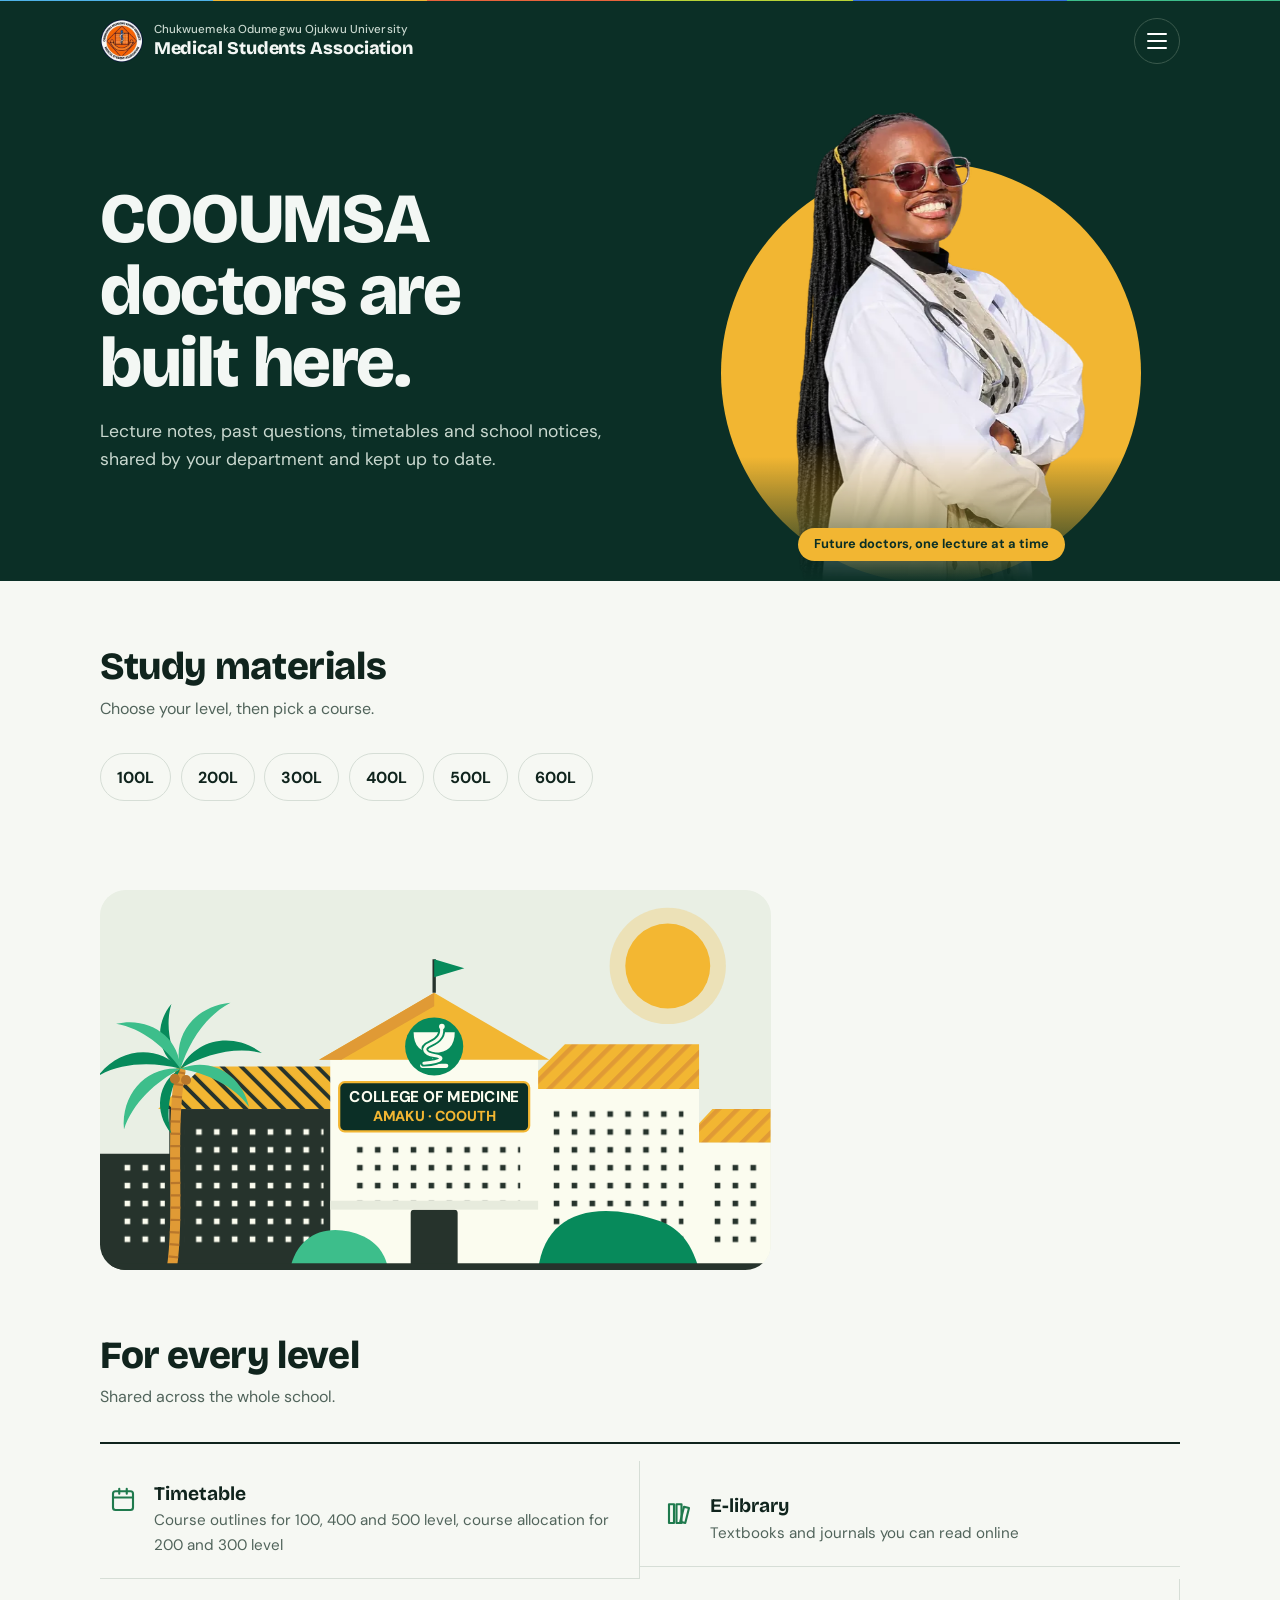
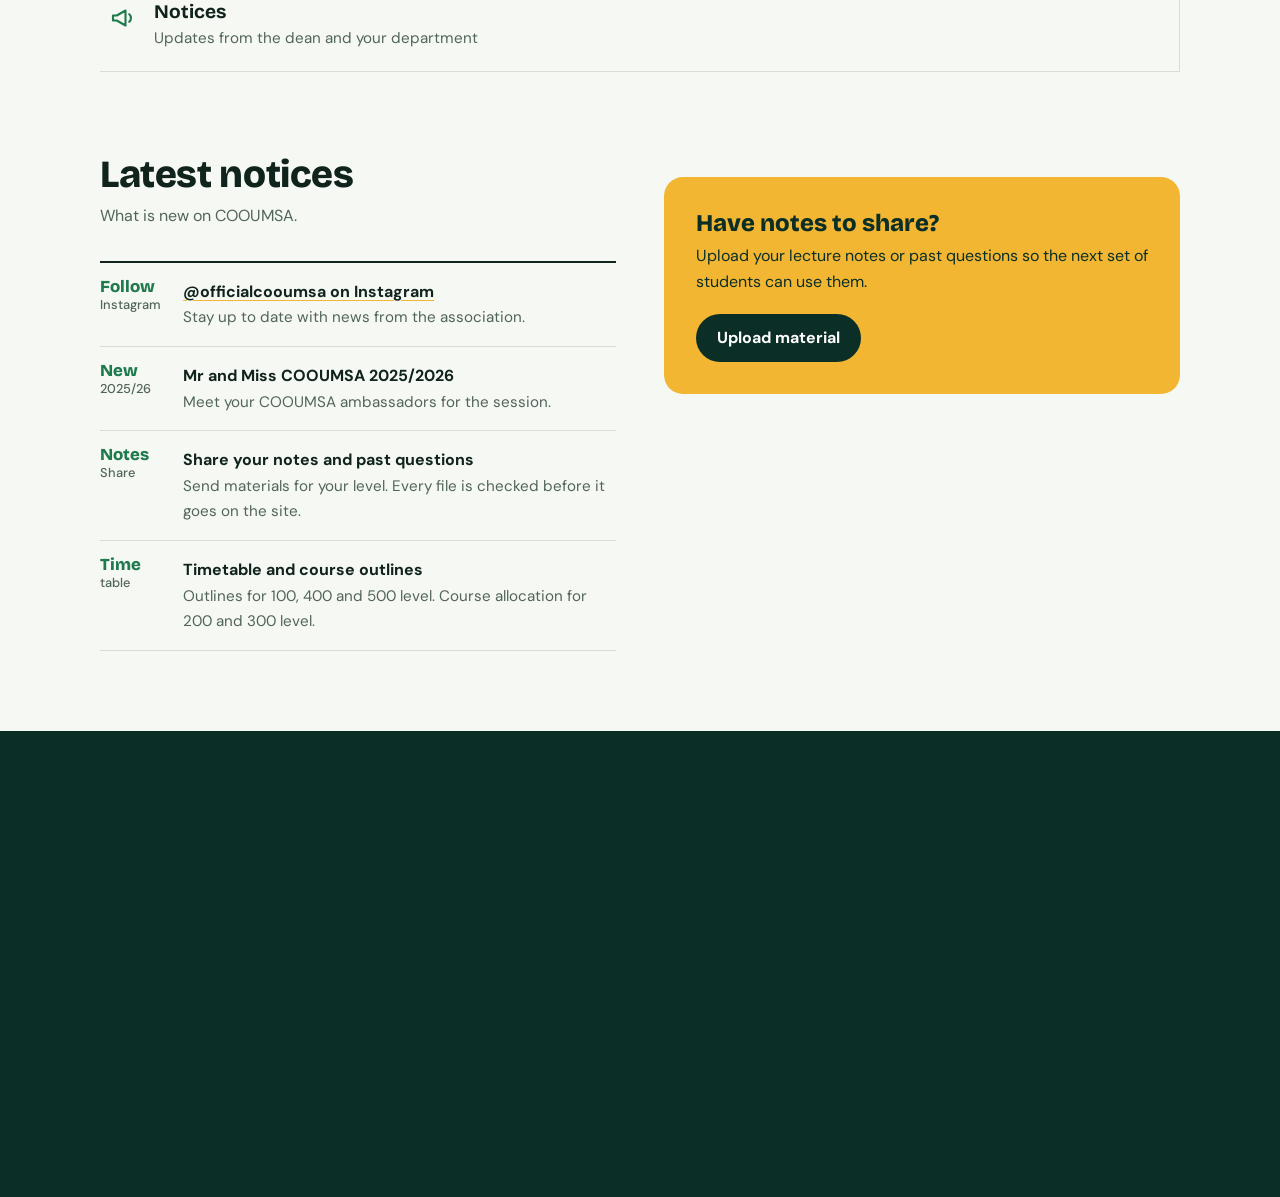
==== index.html @ b21a0788 "update" ====
<!DOCTYPE html>
<html lang="en">
<head>
<meta charset="utf-8">
<meta name="color-scheme" content="light">
<meta name="viewport" content="width=device-width, initial-scale=1, viewport-fit=cover">
<title>COOUMSA | Chukwuemeka Odumegwu Ojukwu University Medical Students Association</title>
<link rel="preconnect" href="https://fonts.googleapis.com">
<link rel="preconnect" href="https://fonts.gstatic.com" crossorigin>
<link rel="stylesheet" href="https://fonts.googleapis.com/css2?family=Bricolage+Grotesque:wght@600;800&family=DM+Sans:wght@400;500;700&family=Caveat:wght@500;700&display=swap" media="print" onload="this.media='all'">
<noscript><link rel="stylesheet" href="https://fonts.googleapis.com/css2?family=Bricolage+Grotesque:wght@600;800&family=DM+Sans:wght@400;500;700&family=Caveat:wght@500;700&display=swap"></noscript>
<style>
:root{--bg:#F6F8F3;--ink:#10241D;--muted:#51645B;--line:#D6DED6;--panel:#FFFFFF;--green:#0B2F26;--leaf:#1F7A4D;color-scheme:light;--gold:#F2B632;
--head:"Bricolage Grotesque","Trebuchet MS",system-ui,sans-serif;--body:"DM Sans",system-ui,-apple-system,"Segoe UI",sans-serif;
box-sizing:border-box;padding-top:env(safe-area-inset-top,0px);padding-bottom:env(safe-area-inset-bottom,0px)}
html{scroll-padding-top:env(safe-area-inset-top,0px)}
*,*::before,*::after{box-sizing:inherit}
body{margin:0;background:var(--bg);color:var(--ink);font:400 1rem/1.6 var(--body)}
a{color:inherit}
:focus-visible{outline:3px solid var(--gold);outline-offset:3px}
.wrap{max-width:1120px;margin:0 auto;padding:0 1.25rem}
.logo{width:44px;height:44px;border-radius:50%;display:block;flex:none}nav{position:relative;z-index:20}.burger{width:46px;height:46px;border-radius:50%;border:1.5px solid #3B5A4D;background:transparent;display:grid;place-content:center;gap:5px;cursor:pointer;padding:0}.burger:hover{border-color:var(--gold)}.burger span{display:block;width:20px;height:2px;border-radius:2px;background:#fff;transition:transform .2s,opacity .2s}.burger[aria-expanded=true] span:nth-child(1){transform:translateY(7px) rotate(45deg)}.burger[aria-expanded=true] span:nth-child(2){opacity:0}.burger[aria-expanded=true] span:nth-child(3){transform:translateY(-7px) rotate(-45deg)}.menu{position:absolute;right:0;top:calc(100% + .4rem);width:min(100%,19rem);background:var(--panel);color:var(--ink);border:1px solid var(--line);border-radius:1rem;padding:.5rem;box-shadow:0 18px 40px rgba(0,0,0,.28)}.menu[hidden]{display:none}.menu a{display:block;padding:.8rem 1rem;border-radius:.6rem;text-decoration:none;font-weight:500}.menu a:hover{background:var(--bg)}@media(prefers-reduced-motion:reduce){.burger span{transition:none}}
.brand{gap:.7rem;min-width:0}.bname{display:flex;flex-direction:column;line-height:1.15;min-width:0}.bname small{font:500 .72rem var(--body);letter-spacing:.01em;color:#C9D8CF}.bname b{font:800 1.12rem var(--head);letter-spacing:-.005em}@media(max-width:480px){.bname small{font-size:.6rem}.bname b{font-size:.9rem}.logo{width:40px;height:40px}.brand{gap:.55rem}}.js .rv{opacity:0;transform:translateY(22px);transition:opacity .65s ease,transform .65s ease;transition-delay:var(--d,0s)}.js .rv.in{opacity:1;transform:none}@media(prefers-reduced-motion:reduce){.js .rv{opacity:1;transform:none;transition:none}}
.levels{display:flex;flex-wrap:wrap;gap:.6rem}.lv{min-width:68px;height:48px;padding:0 1rem;border-radius:99px;border:1.5px solid #3B5A4D;background:transparent;color:#EAF1EC;font:700 1rem var(--body);cursor:pointer}.lv:hover{border-color:var(--gold)}#materials .lv{border-color:var(--line);color:var(--ink)}#materials .lv:hover{border-color:var(--leaf)}#materials .lv.on,.lv.on{background:var(--gold);border-color:var(--gold);color:#0B2F26}#materials .levels{margin-bottom:1.6rem}.courses{overflow:hidden;transition:height .32s ease}.courses:empty{border-top-width:0}.courses a{animation:cfade .3s both}@keyframes cfade{from{opacity:0}}@keyframes rise{from{opacity:0;transform:translateY(24px)}}@keyframes pop{from{opacity:0;transform:scale(.86)}}.photo::before{transform-origin:50% 100%;animation:pop .8s cubic-bezier(.2,.7,.2,1) both}.photo img{animation:rise .9s .15s cubic-bezier(.2,.7,.2,1) both}.photo figcaption{animation:rise .8s .55s both}@media(prefers-reduced-motion:reduce){.photo::before,.photo img,.photo figcaption,.courses a{animation:none}}
header.hero{background:var(--green);color:#F3F7F4;overflow:hidden}
nav{display:flex;align-items:center;justify-content:space-between;padding:1.1rem 0}
.brand{font:800 1.15rem var(--head);text-decoration:none;display:flex;gap:.6rem;align-items:center}
.mark{width:34px;height:34px;border-radius:50%;background:var(--gold);color:var(--green);display:grid;place-items:center;font:800 .95rem var(--head)}
.hero-grid{display:grid;grid-template-columns:1.05fr .95fr;gap:2rem;align-items:center;padding-top:1.25rem}
h1{font:800 clamp(2.4rem,5.6vw,4.4rem)/1.02 var(--head);margin:0 0 1.1rem;letter-spacing:-.02em}
.lead{font-size:1.1rem;max-width:34rem;color:#C9D8CF;margin:0 0 1.6rem}
.find{display:flex;max-width:30rem;background:#fff;border-radius:99px;padding:.35rem;margin-bottom:1rem}
.find input{flex:1;min-width:0;border:0;background:transparent;padding:.7rem 1.1rem;font:inherit;color:#10241D}
.find input:focus-visible{outline:none}
.find:focus-within{outline:3px solid var(--gold);outline-offset:2px}
.find button{border:0;border-radius:99px;background:var(--green);color:#fff;font:700 .95rem var(--body);padding:0 1.3rem;cursor:pointer}
.chips{display:flex;flex-wrap:wrap;gap:.5rem;padding:0;margin:0 0 3rem;list-style:none;font-size:.9rem}
.chips a{display:block;border:1px solid #3B5A4D;border-radius:99px;padding:.25rem .8rem;text-decoration:none;color:#C9D8CF}
.chips a:hover{border-color:var(--gold);color:#fff}
.photo{position:relative;align-self:end;width:min(100%,420px);margin:0 auto -2px!important}.photo::before{content:'';position:absolute;left:0;bottom:0;width:100%;aspect-ratio:1;border-radius:50%;background:linear-gradient(to bottom,var(--gold) 70%,transparent 100%)}.photo img{position:relative;display:block;width:86%;height:auto;margin:0 auto}
h1{text-wrap:balance}.lead{text-wrap:pretty}.photo figcaption{position:absolute;left:0;right:0;margin:0 auto;width:max-content;max-width:94%;text-align:center;bottom:1.4rem;z-index:2;background:var(--gold);color:var(--green);font-weight:700;font-size:.8rem;padding:.4rem 1rem;border-radius:1.2rem}
section{padding:4rem 0 0}
h2{font:800 clamp(1.7rem,3.4vw,2.4rem)/1.1 var(--head);margin:0 0 .5rem;letter-spacing:-.01em}
.sub{color:var(--muted);margin:0 0 2rem;max-width:36rem}
.access{display:grid;grid-template-columns:repeat(2,1fr);border-top:2px solid var(--ink)}
#more .access a:last-child:nth-child(odd){grid-column:1/-1}.access a{display:grid;grid-template-columns:auto 1fr;gap:.2rem 1rem;padding:1.3rem .5rem;border-bottom:1px solid var(--line);text-decoration:none}
.access a:nth-child(odd){border-right:1px solid var(--line);padding-right:1.5rem}
.access a:nth-child(even){padding-left:1.5rem}
.access a:hover{background:var(--panel)}
.access svg{grid-row:span 2;width:30px;height:30px;stroke:var(--leaf);fill:none;stroke-width:1.7;stroke-linecap:round;stroke-linejoin:round;margin-top:.2rem}
.access b{font:700 1.2rem var(--head)}
.access span{color:var(--muted);font-size:.95rem}
.access .none{display:none;grid-column:1/-1;padding:1.3rem .5rem;color:var(--muted)}
.split{display:grid;grid-template-columns:1fr 1fr;gap:3rem}
.news{list-style:none;margin:0;padding:0;border-top:2px solid var(--ink)}
.news li{display:grid;grid-template-columns:4.2rem 1fr;gap:1rem;padding:1rem 0;border-bottom:1px solid var(--line)}
.news time{font:800 1.5rem/1 var(--head);color:var(--leaf)}
.news time small{display:block;font:500 .8rem var(--body);color:var(--muted)}
.news b{display:block}
.news span{color:var(--muted);font-size:.95rem}.news time.nd{font-size:1.05rem}.news li.nl{cursor:pointer}.news li.nl:focus-visible{outline:2px solid var(--leaf);outline-offset:2px}.news b a{color:inherit;text-decoration:underline;text-decoration-color:var(--gold);text-underline-offset:3px}
.band{background:var(--gold);color:var(--green);border-radius:1.2rem;padding:2rem;margin-top:1.5rem}
.band h3{font:800 1.5rem var(--head);margin:0 0 .4rem}
.band p{margin:0 0 1.2rem}
.band a{display:inline-block;background:var(--green);color:#fff;padding:.7rem 1.3rem;border-radius:99px;font-weight:700;text-decoration:none}
.fc{display:flex;flex-direction:column;align-items:flex-start;gap:.6rem}.fc b{font-weight:500;color:#C9D8CF}.fc a{display:inline-flex;align-items:center;gap:.55rem;color:#F3F7F4;text-decoration:none}.fc a:hover{color:var(--gold)}.fc svg{width:20px;height:20px;flex:none;fill:none;stroke:currentColor;stroke-width:1.8;stroke-linecap:round;stroke-linejoin:round}.fc circle[r=".6"]{fill:currentColor}
footer{margin-top:5rem;background:var(--green);color:#C9D8CF;padding:2.5rem 0;font-size:.95rem}
footer .wrap{display:flex;flex-wrap:wrap;gap:1.5rem;justify-content:space-between}

@media(max-width:820px){
.hero-grid{grid-template-columns:1fr;padding-top:.5rem;gap:1.4rem}
.hero-grid>div:first-child{display:contents}
h1{order:1;margin:.4rem 0 0;font-size:clamp(1.7rem,8.2vw,2.5rem);line-height:1.12;letter-spacing:-.015em;text-align:center;text-wrap:balance}
.photo{order:3;width:min(86%,320px)}
.lead{order:4;margin:0 auto 2.5rem;font-size:1rem;text-align:center;max-width:26rem}
.levels{display:grid;grid-template-columns:repeat(3,1fr)}
.lv{min-width:0;padding:0}
.access{grid-template-columns:1fr}
.access a:nth-child(odd){border-right:0}
.access a:nth-child(even){padding-left:.5rem}
.access a:nth-child(odd){padding-right:.5rem}
.split{grid-template-columns:1fr;gap:2.5rem}
}
/* always-visible colour stripe */
body::before{content:'';position:fixed;top:0;left:0;right:0;height:1px;z-index:90;pointer-events:none;background:linear-gradient(90deg,#4FB3E8 0 16.66%,#F2B632 16.66% 33.33%,#E8643C 33.33% 50%,#B8D437 50% 66.66%,#2F6FDB 66.66% 83.33%,#3DBE8B 83.33% 100%)}
/* sticky glass header */
.hero{--pad:max(1.25rem,calc((100vw - 1120px)/2 + 1.25rem));padding-top:82px}
.hero>.wrap>nav{position:fixed;top:0;left:0;right:0;z-index:50;padding:1.1rem var(--pad);background:transparent;--p:0;transform:translateZ(0)}
.hero>.wrap>nav::before{content:'';position:absolute;inset:0;z-index:-1;-webkit-backdrop-filter:blur(8px);backdrop-filter:blur(8px);opacity:var(--p);pointer-events:none;will-change:opacity}
.hero>.wrap>nav .menu{right:var(--pad)}
.hero>.wrap>nav .brand,.hero>.wrap>nav .bname small,.hero>.wrap>nav .burger{transition:color .4s ease,border-color .4s ease}
.hero>.wrap>nav .burger span{transition:background-color .4s ease,transform .2s,opacity .2s}
.hero>.wrap>nav.dk .brand,.hero>.wrap>nav.dk .bname small{color:var(--ink)}
.hero>.wrap>nav.dk .burger{border-color:rgba(16,36,29,.45)}
.hero>.wrap>nav.dk .burger span{background:var(--ink)}
@media(prefers-reduced-motion:reduce){.hero>.wrap>nav .brand,.hero>.wrap>nav .bname small,.hero>.wrap>nav .burger,.hero>.wrap>nav .burger span{transition:none}}
.scene{margin:1.75rem 0 0;border-radius:1.6rem;background:#E9EFE4;overflow:hidden;line-height:0;aspect-ratio:600/340;max-height:380px}
.scene svg{display:block;width:100%;height:100%}
.scene:not(.vis) svg *{animation-play-state:paused!important}
svg .fr{transform-box:view-box;transform-origin:72px 160px;animation:sway 2.6s ease-in-out infinite alternate}
svg .flg{transform-box:view-box;transform-origin:299px 70px;animation:wave .9s ease-in-out infinite alternate}
svg .halo{animation:glow 5s ease-in-out infinite alternate}
svg .lf{animation:fall 10s ease-in-out infinite;opacity:0}
@keyframes sway{from{transform:rotate(-7deg)}to{transform:rotate(7deg)}}
@keyframes wave{0%{transform:scaleX(1) skewY(-6deg)}100%{transform:scaleX(.5) skewY(12deg)}}
@keyframes glow{from{opacity:.18}to{opacity:.4}}
@keyframes fall{0%{transform:translate(70px,176px) rotate(0);opacity:0}8%{opacity:1}30%{transform:translate(86px,226px) rotate(130deg)}55%{transform:translate(62px,276px) rotate(250deg)}80%{transform:translate(88px,322px) rotate(390deg);opacity:1}100%{transform:translate(80px,332px) rotate(450deg);opacity:0}}
@media(prefers-reduced-motion:reduce){svg .fr,svg .flg,svg .halo{animation:none}svg .lf{display:none}}
#news,footer{content-visibility:auto;contain-intrinsic-size:auto 600px}
.ah{font:800 1.15rem var(--head);margin:1.4rem 0 .3rem}
.ct a{display:inline-flex;align-items:center;gap:.6rem}.ct svg{flex:none;width:22px;height:22px;fill:none;stroke:currentColor;stroke-width:1.7;stroke-linecap:round;stroke-linejoin:round}

.ct{display:flex;flex-direction:column;align-items:flex-start;gap:.5rem}.ct a{color:var(--leaf);font-weight:700;text-decoration:underline;text-underline-offset:3px;padding:.2rem 0}

.dev{position:relative;background:#FFF8DC;border-radius:.35rem;padding:1.5rem 1rem 1rem 2.2rem;margin:1.1rem 0 1.4rem;transform:rotate(-1deg);box-shadow:0 8px 20px rgba(16,36,29,.15),0 1px 2px rgba(0,0,0,.12)}
.dev::before{content:"";position:absolute;top:0;bottom:0;left:1.5rem;width:1.5px;background:rgba(214,72,72,.5)}
.dev::after{content:"";position:absolute;top:-10px;left:calc(50% - 38px);width:76px;height:22px;background:rgba(242,182,50,.6);transform:rotate(-3deg)}
.dev small{display:inline-block;background:var(--gold);color:var(--green);font:700 .62rem var(--body);letter-spacing:.04em;text-transform:uppercase;padding:.2rem .5rem;border-radius:99px;margin-bottom:.1rem}
.dn{background:repeating-linear-gradient(to bottom,transparent 0 23px,rgba(70,120,170,.28) 23px 24px);background-position:0 0}
.dn p{margin:0;font:500 1.1rem/24px Caveat,'Segoe Script','Bradley Hand',cursive;color:#1F2F4A}
.dn .sig{margin-top:24px;text-align:right;font-weight:700;font-size:1.2rem}
.dh img{flex:none;width:60px;height:60px;border-radius:50%;object-fit:cover;border:2px solid #fff;box-shadow:0 2px 5px rgba(0,0,0,.28);display:block}
.dh b{font:800 1rem/1.2 var(--head);color:#1F2F4A}
.dh span{color:var(--muted);font-size:.8rem}

.dh{display:flex;align-items:center;gap:.8rem;margin-bottom:.7rem}
.dh div{display:flex;flex-direction:column;align-items:flex-start;gap:.1rem;min-width:0}


footer{padding-bottom:0}
.fscene{margin-top:2.5rem;line-height:0;height:clamp(170px,34vw,260px);overflow:hidden}
.fscene svg{display:block;width:100%;height:100%}
.fscene:not(.vis) svg *{animation-play-state:paused!important}
.fscene .tw{animation:tw 2.8s ease-in-out infinite alternate}
.fscene .fk{animation:fk 4s ease-in-out infinite}
.fscene .pf{transform-box:view-box;transform-origin:478px 112px;animation:sway 4.6s ease-in-out infinite alternate}
.fscene .fg{transform-box:view-box;transform-origin:300px 60px;animation:wave 1.8s ease-in-out infinite alternate}
@keyframes tw{from{opacity:.2}to{opacity:1}}
@keyframes fk{0%,100%{opacity:1}45%{opacity:.25}60%{opacity:.9}}
@media(prefers-reduced-motion:reduce){.fscene .tw,.fscene .fk,.fscene .pf,.fscene .fg{animation:none}}

html{-webkit-tap-highlight-color:transparent}
button,a,summary{touch-action:manipulation}

.afoot{margin-top:1.5rem;color:#C9D8CF}
.aw{display:block;width:100%;height:clamp(44px,10vw,70px);margin-bottom:-1px}
.aw path{fill:var(--green)}.aw .al{fill:none;stroke:var(--gold);stroke-width:2.5;stroke-linecap:round;vector-effect:non-scaling-stroke}
.afin{background:var(--green);padding:.4rem 1rem 1.6rem}.afin>*{max-width:728px;margin-left:auto;margin-right:auto}
.afin .ah{color:#F3F7F4;margin-top:1.1rem}.afin .sub{color:#C9D8CF}
.afin .ct a{color:#F3F7F4;text-decoration-color:var(--gold)}.afin .ct a:hover{color:var(--gold)}
.afin .ct circle[r=".6"]{fill:currentColor}
.acp{margin-top:1.8rem!important;font-size:.8rem;color:#8FA89B}
.ascene{line-height:0;height:clamp(150px,34vw,230px);overflow:hidden}
.ascene svg{display:block;width:100%;height:100%}
.ascene{background:#F6D77A}
.ascene .tw{animation:tw 2.8s ease-in-out infinite alternate}
.ascene .fk{animation:fk 4s ease-in-out infinite}
.ov[hidden] .ascene *,.ascene:not(.vis) *{animation-play-state:paused!important}
.ascene .sp{transform-box:view-box;transform-origin:300px 150px;animation:asp 4s ease-in-out infinite alternate}
.ascene .bd{animation:abd 9s ease-in-out infinite alternate}
.ascene .el{stroke-dasharray:14 86;animation:aecg 3.6s linear infinite}
@keyframes asp{from{transform:scale(.92);opacity:.18}to{transform:scale(1.08);opacity:.34}}
@keyframes abd{from{transform:translateX(0)}to{transform:translateX(60px)}}
@keyframes aecg{from{stroke-dashoffset:14}to{stroke-dashoffset:-86}}
@media(prefers-reduced-motion:reduce){.ascene *{animation:none!important}}
.ul{display:block;font-weight:700;font-size:.9rem;margin:0 0 1rem;color:var(--ink)}
.uf{display:block;width:100%;margin-top:.35rem;border:1.5px solid var(--line);border-radius:.8rem;background:var(--panel);color:var(--ink);font:400 1rem var(--body);padding:.7rem .9rem;box-sizing:border-box}
.uf:focus-visible{outline:3px solid var(--gold);outline-offset:2px}
.ub{width:100%;height:50px;border:0;border-radius:99px;background:var(--green);color:#fff;font:700 1rem var(--body);cursor:pointer}.ub:disabled{opacity:.6}
.ums{margin:.9rem 0 0;font-size:.95rem;min-height:1.4em;color:var(--muted)}.ums.ok{color:var(--leaf);font-weight:700}.ums.er{color:#B3261E}
</style>
<script>document.documentElement.classList.add("js")</script>
<style>
.ov{position:fixed;inset:0;z-index:100;background:var(--bg);color:var(--ink);display:flex;flex-direction:column;padding-top:env(safe-area-inset-top,0px);padding-bottom:env(safe-area-inset-bottom,0px)}
.ov[hidden]{display:none}
#viewer{z-index:110}
html.lock,html.lock body{overflow:hidden}
.ovh{display:flex;align-items:center;gap:.6rem;padding:.7rem 1rem;background:var(--green);color:#F3F7F4;flex:none}
.ovh h3{margin:0;flex:1;min-width:0;font:800 1.05rem/1.25 var(--head);overflow:hidden;text-overflow:ellipsis;white-space:nowrap}
.ovb{flex:none;width:44px;height:44px;border-radius:50%;border:0;background:transparent;color:#fff;font:700 1.4rem/1 var(--body);cursor:pointer;display:grid;place-content:center;padding:0}
.ovb svg{width:28px;height:28px;fill:none;stroke:currentColor;stroke-width:2.8;stroke-linecap:round;stroke-linejoin:round}.ovb:active{background:rgba(255,255,255,.14)}
.ova{flex:none;position:relative;height:34px;padding:0 .85rem;border-radius:99px;background:var(--gold);color:#0B2F26;font:700 .8rem var(--body);text-decoration:none;display:grid;place-content:center}.ova::after{content:"";position:absolute;inset:-5px -4px}
.ovs{flex:none;padding:.8rem 1rem;border-bottom:1px solid var(--line);background:var(--bg)}
.ovs input{display:block;width:100%;max-width:760px;margin:0 auto;border:1.5px solid var(--line);border-radius:99px;background:var(--panel);color:var(--ink);font:inherit;padding:.7rem 1.1rem}
.ovbody{flex:1;overflow:auto;-webkit-overflow-scrolling:touch}
.ovin{max-width:760px;margin:0 auto;padding:1rem}
details.g{border:1px solid var(--line);border-radius:1rem;background:var(--panel);margin-bottom:.7rem;overflow:hidden}
details.g summary{padding:.9rem 1rem;font-weight:700;cursor:pointer;display:flex;justify-content:space-between;gap:.6rem;list-style:none;min-height:48px;align-items:center}
details.g summary::-webkit-details-marker{display:none}
details.g summary .fi{flex:none;width:26px;height:26px;fill:var(--gold)}
details.g summary .gn{flex:1;min-width:0}
details.g summary span{font-weight:500;color:var(--muted);font-size:.85rem}
.fl{list-style:none;margin:0;padding:0}
.fl button{display:flex;width:100%;gap:.7rem;align-items:center;text-align:left;border:0;border-top:1px solid var(--line);background:transparent;color:inherit;font:500 .95rem/1.35 var(--body);padding:.7rem 1rem;cursor:pointer;min-height:52px}
.fl button:hover{background:var(--bg)}
.tg{flex:none;font:700 .65rem var(--body);letter-spacing:.04em;padding:.22rem .4rem;border-radius:.4rem;background:var(--gold);color:#0B2F26;min-width:3.4rem;text-align:center}
.ft{flex:none;width:54px;height:58px;border-radius:.75rem;display:flex;flex-direction:column;align-items:center;justify-content:center;gap:2px}
.ft svg{width:26px;height:26px;fill:none;stroke:currentColor;stroke-width:1.7;stroke-linecap:round;stroke-linejoin:round}
.ft em{font:700 .62rem/1 var(--body);font-style:normal;letter-spacing:.05em}
.ft.to{background:#E7F4E8;color:#1E6B2E}
.ft.tp{background:#FDECEA;color:#B42318}
.ft.td{background:#E8F0FB;color:#1D4F91}
.ft.ts{background:#FEF0DC;color:#B45309}
.ft.tv{background:#F1EAFE;color:#6B3FC0}
.ft.ti{background:#E1F3EF;color:#0F6B5C}
.none{color:var(--muted);text-align:center;padding:2rem 1rem}
.vw{position:relative;flex:1;min-height:0;background:#fff}
.vw iframe{position:absolute;inset:0;width:100%;height:100%;border:0}
.vw p{position:absolute;inset:0;margin:0;display:grid;place-content:center;color:#51645B;z-index:0}
.vw iframe{z-index:1}
.vhint{flex:none;display:flex;align-items:center;gap:.6rem;padding:.5rem 1rem;background:var(--panel);border-bottom:1px solid var(--line);font-size:.85rem;color:var(--muted)}
.vhint span{flex:1;line-height:1.3}
.vhint button{flex:none;border:1.5px solid var(--line);border-radius:99px;background:transparent;color:var(--ink);font:700 .85rem var(--body);padding:.4rem .9rem;cursor:pointer;min-height:36px}
.vw p{gap:.8rem;text-align:center;padding:1rem;align-content:center;justify-items:center}
.vw p::before{content:"";width:34px;height:34px;border-radius:50%;border:4px solid #D6DED6;border-top-color:#1F7A4D;animation:spn .9s linear infinite}
@keyframes spn{to{transform:rotate(360deg)}}
.vw.ld p{display:none}
.vtoast{position:absolute;z-index:3;top:.7rem;left:50%;transform:translateX(-50%);max-width:82%;background:rgba(16,36,29,.92);color:#fff;font-size:.85rem;line-height:1.35;text-align:center;padding:.55rem .9rem;border-radius:.8rem;opacity:0;pointer-events:none;transition:opacity .4s}
.vtoast.show{opacity:1}
*{-webkit-tap-highlight-color:transparent}
.vload{position:absolute;z-index:3;left:50%;top:40%;transform:translate(-50%,-50%);display:none;flex-direction:column;align-items:center;justify-content:center;gap:.7rem;text-align:center;width:max-content;max-width:80%;box-sizing:border-box;padding:.5rem;background:none;color:#6F7F78;font-weight:600;font-size:.95rem;line-height:1.4;pointer-events:none}.vload span{text-wrap:balance}
.vw.busy .vload{display:flex}
.vload i{flex:none;width:22px;height:22px;box-sizing:border-box;border-radius:50%;border:3px solid rgba(120,135,128,.35);border-top-color:var(--gold);animation:spn .9s linear infinite}
.vbar{position:absolute;z-index:3;left:0;right:0;top:0;height:4px;overflow:hidden;display:none;pointer-events:none}
.vw.bar .vbar{display:block}
.vbar::before{content:"";position:absolute;top:0;bottom:0;width:40%;background:var(--gold);animation:bar 1.2s ease-in-out infinite}
@keyframes bar{from{left:-40%}to{left:100%}}
@media(prefers-reduced-motion:reduce){.vload i,.vbar::before{animation:none}}
@media(prefers-reduced-motion:reduce){.vw p::before{animation:none}}
/* smooth open and close */
.menu{transform-origin:top right;transition:opacity .22s ease,transform .26s cubic-bezier(.2,.8,.2,1),visibility 0s}
.menu[hidden]{display:block;visibility:hidden;opacity:0;transform:translateY(-10px) scale(.96);pointer-events:none;transition:opacity .18s ease,transform .2s ease,visibility 0s linear .2s}
.menu:not([hidden]) a{animation:mi .32s both}
.menu a:nth-child(2){animation-delay:.04s!important}.menu a:nth-child(3){animation-delay:.08s!important}.menu a:nth-child(4){animation-delay:.12s!important}
@keyframes mi{from{opacity:0;transform:translateY(-6px)}}
.nth{font-size:1.5rem;margin:.2rem 0 .3rem}.nts{color:var(--muted);margin:0 0 1.2rem}.ntg{display:grid;grid-template-columns:repeat(2,minmax(0,170px));justify-content:center;gap:1.1rem;padding:.4rem 0 1.2rem}
@media(max-width:300px){.ntg{grid-template-columns:minmax(0,170px)}}
.ntc{margin:0;text-align:center}
.ntf{padding:5px;background:#fff;border:1px solid var(--gold);border-radius:3px;box-shadow:0 8px 18px -10px rgba(11,47,38,.45)}
.ntm{padding:0;border:1px solid var(--line)}
.ntk{display:none}
.ntc img{display:block;width:100%;aspect-ratio:3/4;height:auto;object-fit:cover;object-position:50% var(--fy,20%);background:#e9eee8}
.ntc figcaption{margin-top:.6rem;display:flex;flex-direction:column;gap:.1rem}
.ntc figcaption b{font-size:.82rem;letter-spacing:.12em;text-transform:uppercase;color:var(--green)}
.ntc figcaption span{color:var(--muted);font-size:.78rem;letter-spacing:.08em}
.ov{transition:opacity .25s ease,transform .32s cubic-bezier(.2,.8,.2,1),visibility 0s}
.ov[hidden]{display:flex;visibility:hidden;opacity:0;transform:translateY(28px);pointer-events:none;transition:opacity .2s ease,transform .25s ease,visibility 0s linear .25s}
details.g{interpolate-size:allow-keywords}
details.g::details-content{block-size:0;overflow:hidden;transition:block-size .3s ease,content-visibility .3s allow-discrete}
details.g[open]::details-content{block-size:auto}
details.g.pop[open] .fl{animation:fin .28s ease}
@keyframes fin{from{opacity:0;transform:translateY(-6px)}}
@media(prefers-reduced-motion:reduce){.menu,.menu[hidden],.ov,.ov[hidden],details.g::details-content{transition:none}.menu:not([hidden]) a,details.g.pop[open] .fl{animation:none}}
/* file options */
.fl li{display:flex;border-top:1px solid var(--line);content-visibility:auto;contain-intrinsic-size:auto 56px}
.fl li>button[data-i]{width:auto;flex:1;min-width:0;border-top:0}
.fl .mo{flex:none;width:50px;justify-content:center;padding:0;border-top:0;color:var(--muted)}
.fl .mo svg{width:22px;height:22px;fill:currentColor}
.sh{position:fixed;inset:0;z-index:120}
.sh[hidden]{display:block;visibility:hidden;pointer-events:none;transition:visibility 0s linear .3s}
.shb{position:absolute;inset:0;background:rgba(8,20,16,.55);opacity:1;transition:opacity .25s ease}
.sh[hidden] .shb{opacity:0}
.shp{position:absolute;left:0;right:0;bottom:0;max-width:560px;margin:0 auto;background:var(--panel);color:var(--ink);border-radius:1.2rem 1.2rem 0 0;padding:.4rem .6rem calc(.8rem + env(safe-area-inset-bottom,0px));transition:transform .3s cubic-bezier(.2,.8,.2,1)}
.sh[hidden] .shp{transform:translateY(100%)}
.sht{padding:.9rem 1rem .6rem;font-weight:700;border-bottom:1px solid var(--line);margin-bottom:.3rem;overflow:hidden;text-overflow:ellipsis;white-space:nowrap}
.shp button{display:flex;align-items:center;gap:.9rem;width:100%;border:0;background:transparent;color:inherit;font:500 1rem var(--body);padding:.85rem 1rem;border-radius:.8rem;cursor:pointer;min-height:52px;text-align:left}
.shp button:active{background:var(--bg)}
.shp svg{width:22px;height:22px;fill:none;stroke:var(--leaf);stroke-width:1.8;stroke-linecap:round;stroke-linejoin:round;flex:none}
#toast{max-width:min(86vw,22rem);text-align:center;line-height:1.35;position:fixed;left:50%;bottom:calc(1.5rem + env(safe-area-inset-bottom,0px));transform:translateX(-50%) translateY(12px);z-index:130;background:rgba(16,36,29,.95);color:#fff;font-size:.9rem;padding:.65rem 1.1rem;border-radius:1rem;opacity:0;pointer-events:none;transition:opacity .25s,transform .25s}
#toast.show{opacity:1;transform:translateX(-50%)}
@media(prefers-reduced-motion:reduce){.sh[hidden],.shb,.shp,#toast{transition:none}}
/* swipe between files */
.vt{flex:1;min-width:0}
.vt h3{display:block}
.vt small{display:none;margin-top:2px;font-size:.78rem;line-height:1.2;color:#B9CCC3;min-height:1em}
.sw{position:absolute;top:0;bottom:0;width:max(56px,18%);z-index:2;display:none;touch-action:pan-y}
.vw.swo .sw{display:block}
.sw.sl{left:0}.sw.sr{right:0}
.vw iframe.inr{animation:inr .3s ease}
.vw iframe.inl{animation:inl .3s ease}
@keyframes inr{from{opacity:0;transform:translateX(36px)}}
@keyframes inl{from{opacity:0;transform:translateX(-36px)}}
@media(prefers-reduced-motion:reduce){.vw iframe.inr,.vw iframe.inl{animation:none}}
/* image thumbnails */
.ft{position:relative;overflow:hidden}
.ft img{position:absolute;inset:0;width:100%;height:100%;object-fit:cover;opacity:0;transition:opacity .3s ease}
.ft img.ok{opacity:1}
.ft.has svg{opacity:0}
.ft.has em{position:absolute;left:0;right:0;bottom:0;padding:3px 0;background:rgba(10,30,25,.65);color:#fff}
</style>
</head>
<body>
<header class="hero">
<div class="wrap">
<nav aria-label="Main">
<a class="brand" href="#"><img class="logo" src="[data-uri]" alt="" width="44" height="44"><span class="bname"><small>Chukwuemeka Odumegwu Ojukwu University</small><b>Medical Students Association</b></span></a>
<button class="burger" type="button" aria-label="Menu" aria-expanded="false" aria-controls="menu"><span></span><span></span><span></span></button>
<div class="menu" id="menu" hidden><a href="#materials">Study materials</a><a href="#more">Timetable and library</a><a href="#news">Notices</a><a href="#" id="aboutlink">About us</a></div>
</nav>
<div class="hero-grid">
<div>
<h1>COOUMSA doctors are built here.</h1>
<p class="lead">Lecture notes, past questions, timetables and school notices, shared by your department and kept up to date.</p>
</div>
<figure class="photo" style="margin-inline:0"><img src="[data-uri]" alt="A smiling medical student in a white coat and stethoscope" width="520" height="693" decoding="async"><figcaption>Future doctors, one lecture at a time</figcaption></figure>
</div>
</div>
</header>

<main class="wrap">
<section id="materials">
<h2 id="mtitle">Study materials</h2>
<p class="sub" id="msub">Choose your level, then pick a course.</p>
<div class="levels" role="group" aria-label="Level"><button type="button" class="lv" data-l="100" aria-pressed="false" aria-label="100 Level">100L</button><button type="button" class="lv" data-l="200" aria-pressed="false" aria-label="200 Level">200L</button><button type="button" class="lv" data-l="300" aria-pressed="false" aria-label="300 Level">300L</button><button type="button" class="lv" data-l="400" aria-pressed="false" aria-label="400 Level">400L</button><button type="button" class="lv" data-l="500" aria-pressed="false" aria-label="500 Level">500L</button><button type="button" class="lv" data-l="600" aria-pressed="false" aria-label="600 Level">600L</button></div>
<nav class="access courses" id="courses" aria-label="Courses for your level" aria-live="polite"></nav>
</section>
<figure class="scene" style="margin-inline:0"><svg viewBox="0 0 600 340" xmlns="http://www.w3.org/2000/svg" preserveAspectRatio="xMidYMax slice" role="img" aria-label="Illustration of a medical school campus with the bowl and snake symbol and a College of Medicine, Amaku, COOUTH sign on the main hall">
<defs>
<pattern id="sc-dk" width="16" height="16" patternUnits="userSpaceOnUse"><rect x="6" y="6" width="5" height="5" fill="#26332C"/></pattern>
<pattern id="sc-lt" width="16" height="16" patternUnits="userSpaceOnUse"><rect x="6" y="6" width="5" height="5" fill="#FBFCEF"/></pattern>
<pattern id="sc-rf" width="12" height="12" patternUnits="userSpaceOnUse" patternTransform="rotate(45)"><rect width="12" height="12" fill="#F2B632"/><rect width="4" height="12" fill="#E09A35"/></pattern>
<pattern id="sc-rd" width="12" height="12" patternUnits="userSpaceOnUse" patternTransform="rotate(-45)"><rect width="12" height="12" fill="#F2B632"/><rect width="3.5" height="12" fill="#26332C"/></pattern>
</defs>
<circle cx="508" cy="68" r="38" fill="#F2B632"/>
<circle class="halo" cx="508" cy="68" r="52" fill="#F2B632" opacity=".25"/>
<!-- far buildings -->
<rect x="0" y="236" width="70" height="104" fill="#26332C"/>
<rect x="12" y="240" width="46" height="80" fill="url(#sc-lt)"/>
<rect x="528" y="226" width="72" height="114" fill="#FBFCEF"/>
<polygon points="520,226 548,196 600,196 600,226" fill="url(#sc-rf)"/>
<rect x="544" y="240" width="48" height="82" fill="url(#sc-dk)"/>
<!-- left block -->
<rect x="62" y="196" width="150" height="144" fill="#26332C"/>
<polygon points="52,196 92,158 212,158 212,196" fill="url(#sc-rd)"/>
<rect x="76" y="208" width="124" height="112" fill="url(#sc-lt)"/>
<!-- right block -->
<rect x="386" y="178" width="150" height="162" fill="#FBFCEF"/>
<polygon points="376,178 416,138 536,138 536,178" fill="url(#sc-rf)"/>
<rect x="400" y="192" width="122" height="132" fill="url(#sc-dk)"/>
<!-- main hall -->
<rect x="206" y="150" width="186" height="190" fill="#FBFCEF"/>
<polygon points="196,152 299,92 402,152" fill="#F2B632"/>
<polygon points="196,152 299,92 299,104 216,152" fill="#E09A35"/>
<line x1="299" y1="92" x2="299" y2="62" stroke="#26332C" stroke-width="3"/>
<g class="flg"><polygon points="299,62 326,70 299,78" fill="#078A5B"/></g>
<circle cx="299" cy="140" r="26" fill="#078A5B"/>
<g transform="translate(299 140) scale(1.15) translate(-299 -137)"><path d="M283 126H315Q315 142 299 142Q283 142 283 126Z" fill="#FBFCEF"/><rect x="297.5" y="141" width="3" height="10" fill="#FBFCEF"/><rect x="288" y="150.5" width="22" height="3.2" rx="1.6" fill="#FBFCEF"/><path d="M291 150C307 149 307 145 299 144C291 143 289 138 296 135C303 132 306 128 304.5 122" fill="none" stroke="#078A5B" stroke-width="5.2" stroke-linecap="round"/><path d="M291 150C307 149 307 145 299 144C291 143 289 138 296 135C303 132 306 128 304.5 122" fill="none" stroke="#FBFCEF" stroke-width="2.4" stroke-linecap="round"/><circle cx="305" cy="121.5" r="2.2" fill="#FBFCEF"/></g>
<rect x="222" y="224" width="154" height="54" fill="url(#sc-dk)"/>
<rect x="214" y="172" width="170" height="44" rx="5" fill="#0B2F26" stroke="#F2B632" stroke-width="2"/>
<text x="299" y="190" text-anchor="middle" font-family="'DM Sans',sans-serif" font-weight="800" font-size="14" fill="#FBFCEF" textLength="152" lengthAdjust="spacingAndGlyphs">COLLEGE OF MEDICINE</text>
<text x="299" y="207" text-anchor="middle" font-family="'DM Sans',sans-serif" font-weight="800" font-size="13" fill="#F2B632" textLength="110" lengthAdjust="spacingAndGlyphs">AMAKU · COOUTH</text>
<rect x="278" y="286" width="42" height="54" rx="3" fill="#26332C"/>
<rect x="206" y="278" width="186" height="8" fill="#E7EBDD"/>
<!-- shrub and tree -->
<path d="M392 340 C398 290 440 276 500 296 C520 303 530 318 536 340 Z" fill="#078A5B"/>
<path d="M64 340 C72 290 62 214 72 162" fill="none" stroke="#E09A35" stroke-width="9" stroke-linecap="round"/><path d="M64 340 C72 290 62 214 72 162" fill="none" stroke="#B9772B" stroke-width="9" stroke-dasharray="2 9"/><g class="fr" style="animation-delay:0s"><path d="M0 0 C18 -26 54 -28 78 -4 C54 -14 24 -10 0 0 Z" fill="#078A5B" transform="translate(72 160) rotate(-95) scale(0.75 0.75)"/></g><g class="fr" style="animation-delay:-1.3s"><path d="M0 0 C18 -26 54 -28 78 -4 C54 -14 24 -10 0 0 Z" fill="#078A5B" transform="translate(72 160) rotate(-85) scale(-0.75 0.75)"/></g><g class="fr" style="animation-delay:-2.1s"><path d="M0 0 C18 -26 54 -28 78 -4 C54 -14 24 -10 0 0 Z" fill="#3DBE8B" transform="translate(72 160) rotate(-50) scale(0.95 0.95)"/></g><g class="fr" style="animation-delay:-0.6s"><path d="M0 0 C18 -26 54 -28 78 -4 C54 -14 24 -10 0 0 Z" fill="#3DBE8B" transform="translate(72 160) rotate(-50) scale(-0.95 0.95)"/></g><g class="fr" style="animation-delay:-1.7s"><path d="M0 0 C18 -26 54 -28 78 -4 C54 -14 24 -10 0 0 Z" fill="#078A5B" transform="translate(72 160) rotate(-8) scale(0.95 0.95)"/></g><g class="fr" style="animation-delay:-2.6s"><path d="M0 0 C18 -26 54 -28 78 -4 C54 -14 24 -10 0 0 Z" fill="#078A5B" transform="translate(72 160) rotate(-8) scale(-0.95 0.95)"/></g><g class="fr" style="animation-delay:-0.9s"><path d="M0 0 C18 -26 54 -28 78 -4 C54 -14 24 -10 0 0 Z" fill="#3DBE8B" transform="translate(72 160) rotate(32) scale(0.9 0.9)"/></g><g class="fr" style="animation-delay:-1.9s"><path d="M0 0 C18 -26 54 -28 78 -4 C54 -14 24 -10 0 0 Z" fill="#3DBE8B" transform="translate(72 160) rotate(32) scale(-0.9 0.9)"/></g><circle cx="67" cy="169" r="4.5" fill="#B9772B"/><circle cx="77" cy="170" r="4.5" fill="#B9772B"/><g class="lf"><path d="M0 0 C4 -7 11 -7 16 0 C11 7 4 7 0 0 Z" fill="#3DBE8B"/><path d="M1 0 H15" stroke="#078A5B" stroke-width="1" fill="none"/></g>
<path d="M170 340 C176 308 204 296 236 310 C252 318 256 330 258 340 Z" fill="#3DBE8B"/>
<!-- ground -->
<rect x="0" y="334" width="600" height="6" fill="#26332C"/>
</svg>
</figure>
<section id="more">
<h2>For every level</h2>
<p class="sub">Shared across the whole school.</p>
<nav class="access" aria-label="General resources">
<a href="#" id="ttlink"><svg viewBox="0 0 24 24"><rect x="4" y="5" width="16" height="15" rx="2"/><path d="M4 10h16M9 3v4M15 3v4"/></svg><b>Timetable</b><span>Course outlines for 100, 400 and 500 level, course allocation for 200 and 300 level</span></a>
<a href="#" id="ellink"><svg viewBox="0 0 24 24"><path d="M4 5h4v15H4zM10 5h4v15h-4z"/><path d="M16 7l4 1-3 12-4-1z"/></svg><b>E-library</b><span>Textbooks and journals you can read online</span></a>
<a href="#" id="noticelink"><svg viewBox="0 0 24 24"><path d="M4 10v4h3l7 4V6l-7 4z"/><path d="M17 9a4 4 0 0 1 0 6"/></svg><b>Notices</b><span>Updates from the dean and your department</span></a>
</nav>
</section>

<section id="news" class="split">
<div>
<h2>Latest notices</h2>
<p class="sub">What is new on COOUMSA.</p>
<ul class="news">
<li><time class="nd">Follow<small>Instagram</small></time><div><b><a href="https://www.instagram.com/officialcooumsa/" target="_blank" rel="noopener">@officialcooumsa on Instagram</a></b><span>Stay up to date with news from the association.</span></div></li>
<li class="nl" role="button" tabindex="0" onclick="document.getElementById('noticelink').click()" onkeydown="if(event.key==='Enter')this.click()"><time class="nd">New<small>2025/26</small></time><div><b>Mr and Miss COOUMSA 2025/2026</b><span>Meet your COOUMSA ambassadors for the session.</span></div></li>
<li class="nl" role="button" tabindex="0" onclick="document.getElementById('upopen').click()" onkeydown="if(event.key==='Enter')this.click()"><time class="nd">Notes<small>Share</small></time><div><b>Share your notes and past questions</b><span>Send materials for your level. Every file is checked before it goes on the site.</span></div></li>
<li class="nl" role="button" tabindex="0" onclick="document.getElementById('ttlink').click()" onkeydown="if(event.key==='Enter')this.click()"><time class="nd">Time<small>table</small></time><div><b>Timetable and course outlines</b><span>Outlines for 100, 400 and 500 level. Course allocation for 200 and 300 level.</span></div></li>
</ul>
</div>
<div>
<div class="band"><h3>Have notes to share?</h3><p>Upload your lecture notes or past questions so the next set of students can use them.</p><a href="https://wa.me/2348026949171?text=I%20want%20to%20share%20a%20material%20that%20will%20benefit%20COOUMSAites" target="_blank" rel="noopener" id="upopen">Upload material</a></div>
</div>
</section>
</main>

<footer><div class="wrap"><div>COOUMSA<br>Chukwuemeka Odumegwu Ojukwu University<br>Medical Students Association<br>Awka, Anambra State, Nigeria</div><div>Study materials<br>Notices</div><div class="fc"><b>Contact us</b><a href="mailto:cooumsa001@gmail.com"><svg viewBox="0 0 24 24" aria-hidden="true"><rect x="3" y="5" width="18" height="14" rx="2.5"/><path d="M3.5 7.5l8.5 6 8.5-6"/></svg>cooumsa001@gmail.com</a><a href="https://www.instagram.com/officialcooumsa/" target="_blank" rel="noopener"><svg viewBox="0 0 24 24" aria-hidden="true"><rect x="3.5" y="3.5" width="17" height="17" rx="5"/><circle cx="12" cy="12" r="4"/><circle cx="17.2" cy="6.8" r=".6"/></svg>Instagram</a><a href="https://www.tiktok.com/@cooumsa" target="_blank" rel="noopener"><svg viewBox="0 0 24 24" aria-hidden="true"><path d="M14 4v10.5a3.5 3.5 0 1 1-3.5-3.5M14 4c.3 2.3 1.9 4 4.5 4.2"/></svg>TikTok</a></div></div><div class="fscene" aria-hidden="true"><svg viewBox="0 0 600 220" xmlns="http://www.w3.org/2000/svg" preserveAspectRatio="xMidYMax slice" focusable="false"><circle class="tw" cx="60" cy="40" r="1.6" fill="#F7E7B0" style="animation-delay:0s"/><circle class="tw" cx="150" cy="70" r="1.6" fill="#F7E7B0" style="animation-delay:0.6s"/><circle class="tw" cx="210" cy="28" r="1.6" fill="#F7E7B0" style="animation-delay:1.2s"/><circle class="tw" cx="260" cy="60" r="1.6" fill="#F7E7B0" style="animation-delay:0.3s"/><circle class="tw" cx="380" cy="34" r="1.6" fill="#F7E7B0" style="animation-delay:0.9s"/><circle class="tw" cx="430" cy="70" r="1.6" fill="#F7E7B0" style="animation-delay:1.5s"/><circle class="tw" cx="520" cy="38" r="1.6" fill="#F7E7B0" style="animation-delay:0.4s"/><circle class="tw" cx="570" cy="80" r="1.6" fill="#F7E7B0" style="animation-delay:1.1s"/><circle class="tw" cx="30" cy="110" r="1.6" fill="#F7E7B0" style="animation-delay:0.8s"/><circle class="tw" cx="330" cy="52" r="1.6" fill="#F7E7B0" style="animation-delay:1.8s"/>
<circle cx="110" cy="62" r="17" fill="#F2D98A"/><circle cx="118" cy="56" r="15" fill="#0B2F26"/>
<rect x="190" y="130" width="60" height="60" fill="#173F37"/><rect x="350" y="128" width="64" height="62" fill="#173F37"/><rect x="250" y="100" width="100" height="90" fill="#1D5247"/><polygon points="238,100 300,72 362,100" fill="#2A6B5C"/>
<line x1="300" y1="72" x2="300" y2="46" stroke="#3A7D6C" stroke-width="1.5"/><path class="fg" d="M300 46 L318 52 L300 59Z" fill="#F2B632"/>
<g transform="translate(300 88) scale(.55) translate(-299 -137)"><path d="M283 126H315Q315 142 299 142Q283 142 283 126Z" fill="#4FC08A"/><rect x="297.5" y="141" width="3" height="10" fill="#4FC08A"/><rect x="288" y="150.5" width="22" height="3.2" rx="1.6" fill="#4FC08A"/><path d="M291 150C307 149 307 145 299 144C291 143 289 138 296 135C303 132 306 128 304.5 122" fill="none" stroke="#2A6B5C" stroke-width="5.2" stroke-linecap="round"/><path d="M291 150C307 149 307 145 299 144C291 143 289 138 296 135C303 132 306 128 304.5 122" fill="none" stroke="#4FC08A" stroke-width="2.4" stroke-linecap="round"/><circle cx="305" cy="121.5" r="2.2" fill="#4FC08A"/></g>
<g fill="#F2B632"><rect x="262" y="114" width="9" height="12"/><rect class="fk" x="282" y="114" width="9" height="12" style="animation-delay:1.2s"/><rect x="310" y="114" width="9" height="12"/><rect class="fk" x="330" y="114" width="9" height="12" style="animation-delay:2.6s"/><rect class="fk" x="262" y="140" width="9" height="12" style="animation-delay:0.5s"/><rect x="282" y="140" width="9" height="12"/><rect x="310" y="140" width="9" height="12" opacity="0.5"/><rect x="330" y="140" width="9" height="12"/><rect x="202" y="146" width="8" height="11"/><rect class="fk" x="222" y="146" width="8" height="11" style="animation-delay:1.9s"/><rect class="fk" x="364" y="146" width="8" height="11" style="animation-delay:3.1s"/><rect x="384" y="146" width="8" height="11"/><rect x="291" y="160" width="18" height="30" opacity=".8"/></g>
<g class="pf"><path d="M468 192 Q472 152 478 112" stroke="#2B6B58" stroke-width="6" fill="none" stroke-linecap="round"/><g stroke="#2F8068" stroke-width="4.5" fill="none" stroke-linecap="round"><path d="M478 112 Q456 102 440 116"/><path d="M478 112 Q460 88 442 94"/><path d="M478 112 Q500 102 516 116"/><path d="M478 112 Q496 88 514 94"/><path d="M478 112 Q478 94 478 84"/></g></g>
<path d="M0 190 C 100 170, 190 165, 280 178 S 440 168, 520 176 S 580 182, 600 186 L600 220 L0 220Z" fill="#14403A"/>
<path d="M0 190 C 100 170, 190 165, 280 178 S 440 168, 520 176 S 580 182, 600 186" fill="none" stroke="#F6F8F3" stroke-width="2.5" stroke-linecap="round" opacity=".85"/>
</svg></div></footer>

<div class="ov" id="panel" role="dialog" aria-modal="true" aria-labelledby="ptitle" hidden>
<div class="ovh"><button type="button" class="ovb" id="pback" aria-label="Back"><svg viewBox="0 0 24 24" aria-hidden="true"><path d="M20 12H5M11 5l-7 7 7 7"/></svg></button><h3 id="ptitle"></h3></div>
<div class="ovs"><input type="search" id="psearch" placeholder="Search this course" aria-label="Search this course" autocomplete="off"></div>
<div class="ovbody"><div class="ovin" id="plist"></div></div>
</div>
<div class="ov" id="noticepg" role="dialog" aria-modal="true" aria-labelledby="ntitle" hidden>
<div class="ovh"><button type="button" class="ovb" id="ntback" aria-label="Back"><svg viewBox="0 0 24 24" aria-hidden="true"><path d="M20 12H5M11 5l-7 7 7 7"/></svg></button><h3 id="ntitle">Notices</h3></div>
<div class="ovbody"><div class="ovin">
<h2 class="nth">Mr and Miss COOUMSA</h2>
<p class="nts">Your COOUMSA ambassadors for the 2025/2026 session.</p>
<div class="ntg">
<figure class="ntc"><div class="ntf"><i class="ntk a"></i><i class="ntk b"></i><i class="ntk c"></i><i class="ntk d"></i><div class="ntm"><img src="[data-uri]" alt="Mr COOUMSA 2025/2026" style="--fy:28%" width="621" height="1104"></div></div><figcaption><b>Mr COOUMSA</b><span>2025/2026</span></figcaption></figure>
<figure class="ntc"><div class="ntf"><i class="ntk a"></i><i class="ntk b"></i><i class="ntk c"></i><i class="ntk d"></i><div class="ntm"><img src="[data-uri]" alt="Miss COOUMSA 2025/2026" style="--fy:8%" width="485" height="865"></div></div><figcaption><b>Miss COOUMSA</b><span>2025/2026</span></figcaption></figure>
</div>
</div></div>
</div>
<div class="ov" id="aboutpg" role="dialog" aria-modal="true" aria-labelledby="atitle" hidden>
<div class="ovh"><button type="button" class="ovb" id="abback" aria-label="Back"><svg viewBox="0 0 24 24" aria-hidden="true"><path d="M20 12H5M11 5l-7 7 7 7"/></svg></button><h3 id="atitle">About us</h3></div>
<div class="ovbody"><div class="ovin">
<div class="dev"><div class="dh"><img src="[data-uri]" width="84" height="84" alt="Igboezue Prince Emeka, founder of MedExcel" decoding="async"><div><small>A note from the developer</small><b>Igboezue Prince Emeka</b><span>Founder of MedExcel</span></div></div><div class="dn"><p>Hello COOUMSAites. I am the founder of MedExcel, a study app for medical students in Nigeria, and I built this site for our association. My aim is simple: the lecture notes, past questions and textbooks we have gathered should be in one place you can open from your phone. It is still growing. If you find a missing file or something that does not work, tell me and I will fix it. If you have material that can help the next set of students, use the Upload material button on the home page.</p><p class="sig">Igboezue Prince Emeka</p></div></div>
<h3 class="ah">The school</h3>
<p class="sub">Chukwuemeka Odumegwu Ojukwu University is a state university in Anambra State, Nigeria, named after the late Dim Chukwuemeka Odumegwu Ojukwu. Its College of Medicine is in Awka.</p>
<h3 class="ah">History</h3>
<p class="sub">The university began as Anambra State University, established by the Anambra State Government in 2000 under Law No. 13 of 2000. It was later renamed in honour of Dim Chukwuemeka Odumegwu Ojukwu, and the university law enacted in 2014 is the one that governs it today.</p>
<h3 class="ah">Campuses</h3>
<p class="sub">COOU has three campuses: Uli, Igbariam and Awka. The Awka campus, at Amaku, is home to the College of Medicine and the Teaching Hospital.</p>
<h3 class="ah">Medicine at COOU</h3>
<p class="sub">Medical students study for the MBBS degree over six levels, from 100 level to 600 level. Clinical training takes place at the Chukwuemeka Odumegwu Ojukwu University Teaching Hospital (COOUTH) at Amaku, Awka.</p>
<h3 class="ah">The association</h3>
<p class="sub">COOUMSA is the Medical Students Association of the university. It brings together medical students from 100 level to 600 level and works to make learning materials, timetables and notices easy to find.</p>
<h3 class="ah">What you will find here</h3>
<p class="sub">Study materials arranged by level and course, timetables and course allocation, an e-library of textbooks, and notices from the association.</p>
</div>
<div class="afoot"><svg class="aw" viewBox="0 0 600 60" preserveAspectRatio="none" aria-hidden="true" focusable="false"><path d="M0 38C70 8 150 6 240 22S430 58 520 34C560 24 585 16 600 14V60H0Z"/><path class="al" d="M0 38C70 8 150 6 240 22S430 58 520 34C560 24 585 16 600 14"/></svg><div class="afin"><h3 class="ah">Contact us</h3>
<p class="sub ct"><a href="mailto:cooumsa001@gmail.com"><svg viewBox="0 0 24 24" aria-hidden="true"><rect x="3" y="5" width="18" height="14" rx="2.5"/><path d="M3.5 7.5l8.5 6 8.5-6"/></svg>cooumsa001@gmail.com</a><a href="https://www.instagram.com/officialcooumsa/" target="_blank" rel="noopener"><svg viewBox="0 0 24 24" aria-hidden="true"><rect x="3.5" y="3.5" width="17" height="17" rx="5"/><circle cx="12" cy="12" r="4"/><circle cx="17.2" cy="6.8" r=".6"/></svg>Instagram</a><a href="https://www.tiktok.com/@cooumsa" target="_blank" rel="noopener"><svg viewBox="0 0 24 24" aria-hidden="true"><path d="M14 4v10.5a3.5 3.5 0 1 1-3.5-3.5M14 4c.3 2.3 1.9 4 4.5 4.2"/></svg>TikTok</a></p>
<h3 class="ah">Contact the developer</h3>
<p class="sub">Found a problem, or want a site like this for your own association? Reach out.</p>
<p class="sub ct"><a href="mailto:princeigboezue@gmail.com"><svg viewBox="0 0 24 24" aria-hidden="true"><rect x="3" y="5" width="18" height="14" rx="2.5"/><path d="M3.5 7.5l8.5 6 8.5-6"/></svg>princeigboezue@gmail.com</a><a href="https://wa.me/2348026949171?text=Hello%2C%20I%20am%20contacting%20you%20about%20the%20COOUMSA%20website" target="_blank" rel="noopener"><svg viewBox="0 0 24 24" aria-hidden="true"><path d="M3 21l1.65-3.8a9 9 0 1 1 3.4 2.9L3 21"/><path d="M9 10a.5.5 0 0 0 1 0V9a.5.5 0 0 0-1 0v1a5 5 0 0 0 5 5h1a.5.5 0 0 0 0-1h-1a.5.5 0 0 0 0 1"/></svg>WhatsApp: 0802 694 9171</a></p><p class="acp">COOUMSA &middot; Awka, Anambra State, Nigeria</p></div><div class="ascene" aria-hidden="true"><svg viewBox="0 0 600 220" xmlns="http://www.w3.org/2000/svg" preserveAspectRatio="xMidYMax slice" focusable="false"><defs><linearGradient id="dwn" x1="0" y1="0" x2="0" y2="1"><stop offset="0" stop-color="#0B2F26"/><stop offset=".45" stop-color="#1B6B49"/><stop offset=".72" stop-color="#E3B34A"/><stop offset="1" stop-color="#F6D77A"/></linearGradient></defs>
<rect width="600" height="220" fill="url(#dwn)"/>
<g fill="#F7E7B0"><circle class="tw" cx="70" cy="22" r="1.5"/><circle class="tw" cx="190" cy="44" r="1.5" style="animation-delay:.8s"/><circle class="tw" cx="420" cy="26" r="1.5" style="animation-delay:1.4s"/><circle class="tw" cx="540" cy="50" r="1.5" style="animation-delay:.4s"/></g>
<g class="rr" stroke="#FBEAB0" stroke-width="3" opacity=".22"><line x1="300" y1="150" x2="600" y2="150"/><line x1="300" y1="150" x2="589" y2="227"/><line x1="300" y1="150" x2="559" y2="299"/><line x1="300" y1="150" x2="512" y2="362"/><line x1="300" y1="150" x2="450" y2="409"/><line x1="300" y1="150" x2="377" y2="439"/><line x1="300" y1="150" x2="300" y2="450"/><line x1="300" y1="150" x2="222" y2="439"/><line x1="300" y1="150" x2="150" y2="409"/><line x1="300" y1="150" x2="87" y2="362"/><line x1="300" y1="150" x2="40" y2="300"/><line x1="300" y1="150" x2="10" y2="227"/><line x1="300" y1="150" x2="0" y2="150"/><line x1="300" y1="150" x2="10" y2="72"/><line x1="300" y1="150" x2="40" y2="0"/><line x1="300" y1="150" x2="87" y2="-62"/><line x1="300" y1="150" x2="149" y2="-109"/><line x1="300" y1="150" x2="222" y2="-139"/><line x1="300" y1="150" x2="299" y2="-150"/><line x1="300" y1="150" x2="377" y2="-139"/><line x1="300" y1="150" x2="449" y2="-109"/><line x1="300" y1="150" x2="512" y2="-62"/><line x1="300" y1="150" x2="559" y2="0"/><line x1="300" y1="150" x2="589" y2="72"/></g>
<circle class="sp" cx="300" cy="150" r="74" fill="#FBEAB0" opacity=".25"/><circle cx="300" cy="150" r="46" fill="#FBEAB0"/>
<path class="bd" d="M70 62q6-7 12 0q6-7 12 0M104 78q5-6 10 0q5-6 10 0" fill="none" stroke="#0B2F26" stroke-width="1.6" stroke-linecap="round"/>
<path d="M0 150C80 126 160 130 240 148S400 122 480 140S570 136 600 130V220H0Z" fill="#2A7F5C" opacity=".85"/>
<g fill="#12402F"><rect x="410" y="112" width="84" height="52"/><rect x="394" y="130" width="20" height="34"/><rect x="490" y="126" width="26" height="38"/><rect x="438" y="96" width="28" height="18"/><rect x="100" y="120" width="50" height="46"/><rect x="112" y="102" width="26" height="20"/></g>
<g fill="#F2B632"><rect x="420" y="122" width="8" height="10"/><rect class="fk" x="436" y="122" width="8" height="10" style="animation-delay:1s"/><rect x="452" y="122" width="8" height="10"/><rect x="468" y="122" width="8" height="10"/><rect x="420" y="140" width="8" height="10"/><rect x="436" y="140" width="8" height="10"/><rect class="fk" x="452" y="140" width="8" height="10" style="animation-delay:2.2s"/><rect x="468" y="140" width="8" height="10"/><rect x="448" y="102" width="8" height="8"/><rect x="110" y="130" width="7" height="9"/><rect class="fk" x="124" y="130" width="7" height="9" style="animation-delay:1.6s"/><rect x="110" y="146" width="7" height="9"/><rect x="124" y="146" width="7" height="9"/></g>
<path d="M0 176C100 160 200 168 300 176S500 160 600 172V220H0Z" fill="#0B2F26"/>
<path d="M0 194H150l8-6 8 6h20l8-26 12 50 10-34 8 10h116l8-5 8 5h20l8-26 12 50 10-34 8 10H600" fill="none" stroke="#F6F8F3" stroke-width="2.2" stroke-linecap="round" stroke-linejoin="round" opacity=".22"/>
<path class="el" pathLength="100" d="M0 194H150l8-6 8 6h20l8-26 12 50 10-34 8 10h116l8-5 8 5h20l8-26 12 50 10-34 8 10H600" fill="none" stroke="#F6F8F3" stroke-width="2.4" stroke-linecap="round" stroke-linejoin="round"/></svg></div></div>
</div>
</div>
<div class="ov" id="uppg" role="dialog" aria-modal="true" aria-labelledby="uptitle" hidden>
<div class="ovh"><button type="button" class="ovb" id="upback" aria-label="Back"><svg viewBox="0 0 24 24" aria-hidden="true"><path d="M20 12H5M11 5l-7 7 7 7"/></svg></button><h3 id="uptitle">Share a material</h3></div>
<div class="ovbody"><div class="ovin">
<p class="sub">Send lecture notes, past questions or textbooks. We check every file before it goes on the site.</p>
<form id="upform" novalidate>
<label class="ul">Level<select class="uf" id="uplv"><option value="100">100 Level</option><option value="200">200 Level</option><option value="300">300 Level</option><option value="400">400 Level</option><option value="500">500 Level</option><option value="600">600 Level</option></select></label>
<label class="ul">Course<select class="uf" id="upco"></select></label>
<label class="ul">Folder<select class="uf" id="upgr"></select></label>
<label class="ul">Title<input class="uf" id="upti" type="text" maxlength="120" placeholder="e.g. Brachial plexus notes" autocomplete="off"></label>
<label class="ul">Your name (optional)<input class="uf" id="upna" type="text" maxlength="60" autocomplete="name"></label>
<label class="ul">File (PDF, Word, PowerPoint, image or video, up to 15 MB)<input class="uf" id="upfi" type="file" accept=".pdf,.doc,.docx,.ppt,.pptx,.jpg,.jpeg,.png,.mp4"></label>
<button type="submit" class="ub" id="upgo">Send for approval</button>
<p class="ums" id="upms" role="status"></p>
</form></div></div></div>
<div class="ov" id="viewer" role="dialog" aria-modal="true" aria-labelledby="vtitle" hidden>
<div class="ovh"><button type="button" class="ovb" id="vback" aria-label="Close file"><svg viewBox="0 0 24 24" aria-hidden="true"><path d="M20 12H5M11 5l-7 7 7 7"/></svg></button><div class="vt"><h3 id="vtitle"></h3><small id="vpos"></small></div><a class="ova" id="vdl" target="_blank" rel="noopener">Download</a></div>
<div class="vw" id="vw"><div class="sw sl"></div><div class="sw sr"></div><div class="vbar"></div><div class="vload"><i></i><span id="vmsg">Loading file...</span></div></div>
</div>
<div class="sh" id="sheet" hidden><div class="shb" id="shbk"></div><div class="shp" role="dialog" aria-modal="true" aria-labelledby="shtitle"><div class="sht" id="shtitle"></div>
<button type="button" data-a="open"><svg viewBox="0 0 24 24" aria-hidden="true"><path d="M2 12s3.6-7 10-7 10 7 10 7-3.6 7-10 7S2 12 2 12z"/><circle cx="12" cy="12" r="3"/></svg>Open</button>
<button type="button" data-a="dl"><svg viewBox="0 0 24 24" aria-hidden="true"><path d="M12 4v11M7 11l5 5 5-5M5 20h14"/></svg>Download</button>
<button type="button" data-a="share"><svg viewBox="0 0 24 24" aria-hidden="true"><circle cx="18" cy="5" r="2.5"/><circle cx="6" cy="12" r="2.5"/><circle cx="18" cy="19" r="2.5"/><path d="M8.2 10.8l7.6-4.4M8.2 13.2l7.6 4.4"/></svg>Share link</button>
<button type="button" data-a="copy"><svg viewBox="0 0 24 24" aria-hidden="true"><rect x="9" y="9" width="11" height="11" rx="2"/><path d="M5 15V6a2 2 0 0 1 2-2h8"/></svg>Copy link</button></div></div>
<div id="toast" role="status" aria-live="polite"></div>
<script>
var F=[["PREFACE BY THE PRESIDENT COOUMSA","1tV46ZyVptt8D4zxzFIirsdiOVkM67opz","d"],["Anatomy Practical Material","1sXc4cImPx8WkPlZEvmmjLd5vyRbgUKUU","p"],["MBC practical material","1sPTKK7rsRauIXGvYr0JBJXIq-kOV6IUn","p"],["physiology steeplechase material","1sPTCPfOxPlOiil3Zm3AB_0OdLO_IZ-nG","p"],["CMDA MOCK PRACTICALS NEW 2023","1sIGxnNeyO58k54lwFrz4vFkpCzYixuaI","p"],["COOU ANATOMY STEEPLECHASE MATERIAL","1guIk9r5Cf5kdR7nfrjhnyATUDxKzY99V","p"],["MBC practical: Tests for carbohydrates, fats and proteins","1ArPVwB5rjLCtqwSI5E-pgo4onV7Kpb-T","p"],["(Orinasam) Premium Anatomy Mcq","1HsMselq8_KUDQW5Xo0ii41W65W4R314s","p"],["COOU 2ND INCOURSE ANATOMY MCQ 2019 SET","1TdL3SMMmD2Vsb3xhJC3fubR3L2oXogyx","d"],["coou anatomy 2015 mock","1v9Wl8rxlRZoP7t99FmFWqvFRAdq9jm7e","p"],["anatomy 2018 mock Lion's set","1v3iwHPxEQlIM0nVSrcETrPGD-UXZTRCW","p"],["anatomy 2018 mock","1v2mJjKtj5Ojla5LguLhZCsJH6ABtGQO0","p"],["Anatomy","1sMAyfeqsl_G_uufWYjgnYUalCzQzXCEU","p"],["anatomy mbbs 2014","1rr4CL0hGMSeF_7BwI4oZ-UX9SGtD3lf2","p"],["2015 mbbs coou anat","1rpNH0fA9R3thDyCXvA1DgE7a6GfIQWga","p"],["2017 mbbs coou anat","1rjIZRlgwsUwB77ZH7dhi3N7HcnQRXihE","p"],["Fortune anatomy mcq","1rg4qfi7FRkaF8KmB5krAIAJD_J3wHokI","p"],["uzo anatomy mcq","1rUMpB5e8AaiQyQHWHO0TsqfyfLwNtBz2","p"],["we must pass this anatomy","1rPOXkmbuAgVWKjf46F1hxhSKii4QCW7T","p"],["Ada anatomy mcq","1rEMzddFpMKi5MioVQ1eA4zmrwuZWkqsJ","p"],["2023Seat of Wisdom Study group Mock and Mbbs 2023 on Phpysiology 300l tutorial","1WgLVwwrQCX_CATBgJiHjDu9w4xOVEFOR","p"],["coou anatomy mock","13yL-lhbXnS9MGmEBkAsk1czcpFWLWr-r","p"],["coou anat mbbs","18b-e5D_8RTHSjDGRRttE3pM3-8w7Z4_y","p"],["coou anatomy 2017 mock","1SXJSdyEzN_UNysHksIXZpuxjRROvUwvT","p"],["coou anatomy 2016 mock","1TQW7FTYSz3Ot_HC6sSVA4XHZSrHiqzeG","p"],["anatomy 2014 mock","16Jp2Nx4CrrBJCMjAncrPx4XbBK1vJABh","p"],["anatomy 2017 mock Ada's set","1bBbx6U6BNQiw2B2Gfv_K_e5lR3_YzwAs","p"],["anatomy 2013 mock","1xh0qwBYNcV7s6sDlDXlU8II9XBao8R3X","p"],["2018 coou mbbs anat","1SqwUJHncPF2eV9wVP9Y5vaMm6-adAQcy","p"],["mbbs anatomy 2013","1G7Ya7fQ-2zP9ZR_AC5SyAPkc_HGXNmlo","p"],["coou mbc 1st incourse 2021 set","1VD3q9hSSf4nc_-ESS67H9XwMEnl1uYUU","d"],["coou mbc 2013 resit","1vCD9tQAZ2MgLVmE9RY63r2dcikCxHPIa","p"],["Coou mbc second incorse pq","1QToawNPuG8_tye3PIlOgewE9HWoa5Jfd","p"],["coou school incourse 2 mbc","1eWlzvwr3FbLUzwUM3e4JSIsILAU94Wnv","p"],["Anal Canal Anatomy","1ivzNAbapqIhyCcNQaX8EuL0epqj75PGU","v"],["Anatomy of PERINEUM","1-VX0tgLvM0SNaEW3CFy0OsPQbtDeLfY6","v"],["Amino Acid Degradation -- Transamination","13oLe-CSUbGn-3PUR397NlpcMjErvYzq7","v"],["04- Gastrulation","1dZFNPrjX5bMurYUdppMOIOr6vzFPeW36","v"],["092 Brachial Plexus Anatomy","1s3zU64nii9LdGUT14Abua64bMqr4B8o6","v"],["Biochemistry Vitamin Overview-1","1N5CBZl-t8prSCCtYbBhtwiq2oJACmFh3","v"],["Anatomy Series The Thoracic Cavity by Dr. Shakti Chandra","17Qu2Do44ULlcYqMCbNrcMtxTvXkwQ_lP","v"],["Anatomy of the Human Breast and Axilla 22","1tCpM4QxgO2oPi9K8qW7uRZP7t92gc4xg","v"],["Anatomy Of The Elbow, Animation - Everything You Need To Know - Dr. Nabil Ebraheim","16mQyZNLym2ZIIJ8sUD5AvkLf-mwdkAkK","v"],["An easy way to remember arm muscles PART 1","17ThoYRXFD_mAsYNFFI9IpZtfI_1vbTvR","v"],["Anatomy Lecture on PANCREAS ........... by Dr. Yusuf","1WD1m8xllMPp2W-U4y86AHlV4QqgMBt4z","v"],["Anatomy Lecture of Lung, Pleura Broncho-pulmonary segments (Part I)","1MCHkGiH-EOJxx6cqwY4Za5NBlMuEnQab","v"],["Anatomy I Episode 16 3A Appendicular Muscles- TEACHER T AND OWEN","1LVqZpnXgOThQiI6Z6CYQRlFaV87mscmz","v"],["Anatomy of the Heart","1sf8GZm9zcuG_EqmAPwc_yeC0qQf5vAGw","v"],["Anatomy of the human stomach","1lHJVsQYNHY2M9d9vfuKooB-SNYTJrVu5","v"],["Anatomical dissection #22 Shoulder & arm muscles","1hi7DilskL_aTUZ8TLEQooaQk7TIR14th","v"],["Ankle Joint - 3D Anatomy Tutorial(360p)","1cS2sZR_tW8MfnEza129WjifhLYndssLp","v"],["Adductor Canal preview - Location Content - Human Anatomy Kenhub(360p)","1P2XPHh9i_NXh-u7gQrSTCoU5Fv9YUAeO","v"],["Anatomy Of The Popliteal Fossa - Everything You Need To Know - Dr. Nabil Ebraheim( 360p)","1Ssq1YABgLR6_fP2vgndXxk00u3oN2C7l","v"],["Arterial Anastomosis around the Scapula - Upper limb gross anatomy 2C medical ani","1AbIf28_YBanYiMo71riMHJ9wq4uCjbH9","v"],["Biochemistry Vitamin Overview","1p2cug2aCjSsPAshHv3vEMZMI2Ik85uXI","v"],["Biochemistry Amino Acids tutorial - YouTube","1iirMNfjzCmXR3D79y18HxT4wB8SWWsmO","v"],["AUTONOMIC NERVOUS SYSTEM; PART 3 by Professor Fink","1uvJIaLwR3kgFGqGl-c2vHbvARwLA66_W","v"],["AUTONOMIC NERVOUS SYSTEM; PART 2 by Professor Fink","1VGR8QGpS5_hVIyyYlVDgZeobnJFVqYxb","v"],["AUTONOMIC NERVOUS SYSTEM; PART 1 by Professor Fink","1DWKMWxhZCNP7LoL1_4q-nhJ6fYt-mKoK","v"],["Aqueous Humor - Production, Circulation 360P","1CjhjZP3QoyAM316BS3eBzJGxSRGKnQgN","v"],["anatomy of the ear part 3 3 (the inner e 360P","1cMdktACmJp4dSqjn_aSm3nu_xxQOEBoV","v"],["anatomy of the ear part 2 3 (the middle 240P","1306tN-yIOC1h6Hq0a52Y_YlG0mztgJVg","v"],["anatomy of the ear part 1 3 (external ea 240P","17fOWVIa90pm59mTaxo32-Tv-EsoqNxMM","v"],["Anatomy - Cranial Nerves Overview 480P-reformat-16842960","1_1q8uupN4o8rHl_y4QV53Ol_aDYCasZo","v"],["Anatomy - Middle Ear","1bwnMtAwMdK52VhVhW5gkVOdTXrCS2JzK","v"],["Anatomy - Eye Overview-1","1YPYawOpzqT9xpnZDnvxQWZfHYk3bsCBa","v"],["Anatomy - Brain (Circle of Willis and Stroke)-1","1NIrjDX3ZiG8rCYQEZ1r3mF5Wc7LgLTHT","v"],["9 Proofs You Can Increase Your Brain Pow 480P-reformat-16842960","1ApqeCyDN4AKbRv9B7LaIya1IcqPHTGX3","v"],["2 Daughters with Cerebral Palsy (one tic 240P","1BLIxWmjjxMn2Ga99wJ6f42tMGeBC5V8Q","v"],["2-Minute Neuroscience Vestibular System 360P","1wC8PeWbVrOj3J9F9LaqgbR5xmGyjIya2","v"],["Axillary Nerve 7C 3D Anatomy Tutorial","1R5UmAoZCCwoXs4oJ08b_zev4xid6mI3P","v"],["Axillary Artery Tutorial","1q4P_8Kqff8iLAjg4ohLsoXn4gz-Qnpec","v"],["Axilla anatomy","1-_WwZ9D02SljX205-3OAUxNJnXgmUqod","v"],["Arm muscles - Origin 2C Insertion 26 Innervation - Human Anatomy 7C Kenhub","13ru6_zpGfRa3a0Nnw-p7EQNJr1q7U4IP","v"],["Anatomy of LIVER Extra Hepatic Biliary Apparatus ......... by Dr. Yusuf","1H-DOtJ7dFASVteWTnuu8MXK1tumW-_Yj","v"],["Anatomy of Kidneys and Suprarenal Glands","1-TwWEBegGiAW0x6WEUgc2SQqvHjEtNe4","v"],["Anatomy Lecture on Small Intestine ........ by Dr. Yusuf","1hQNJXbC-LbjMLZyVVP05a_Kp4w4IMCOn","v"],["Anatomy Lecture of the SPLEEN ............ by Dr. Yusuf","1dcWS3V7sBkXaJYNTyU1ycEqTXTghThRJ","v"],["Anatomy Lecture of Supra Renal (Adrenal) gland","1ogLv52gqCmQyVvpnEo_vacHyMoUNbzbc","v"],["INTROSPECT INTO THE MEDICAL SCHOOL; THE GUIDE!","1-Sj3bf2L48wb0aeQOMrZEYcTbi726ogr","d"],["HOW TO PREPARE AND PASS MBBS EXAMS EXCELLENTLY","1iFq5w6vQ8vJK4Mz2oN19m-eWOw9U2edB","d"],["HOW TO PREPARE EFFECTIVELY FOR VIVA VOCE EXAMS","12exzGKwjp4fyRqEDEH0fze94o4PcNtrV","d"],["STRUCTURE OF THE MEDICAL SCHOOL, COURSES AND EXAMS","1Cc4TKT1UM9eX-9xD8UEcb3kryVfNJyVi","d"],["MEDICAL STUDY TIPS FOR MEDICAL STUDENTS ON HOW TO PREPARE FOR THE MBBS EXAMS","1eltneNjQ9PaXVTv14IHDkwGHG9PbEYgr","d"],["cmda mbc mock questions 2023","1UNcsPfm0RUhD-1BhijAML_aqKJs1xI0J","d"],["CMDA MBC MOCK QUESTIONS 2","1U03SWnHATlcf4qS4gemFHl8qI59xIYmH","d"],["unn 2nd mbbs","1vKMHLOFFrLDxJooXcz4NOvZgU5-SBlgW","p"],["Mbc cmda mock mcq","1KPQ0hGdWqm9bpntzkEbL_ACLXhwqj0m9","p"],["Ebsu MBC 2013 mbbs exam","1t_qEP90eUSNBw2YAYAJRXDDZuZ7sIMaZ","p"],["Ebsu mbc 2016 mbbs exam","1tTK-fatVbRwjOtFQQ1ak2G5W4X1Wb_Mk","p"],["revision pq biochemistry","1rBaV5qg_n6iDPT003UTcR8d5pDoERBS-","p"],["2nd mb resit Ebsu 2011","1r6X5pQp3spYvas3IcgSr0iOjzarW3kZk","p"],["ebsu 2nd mb 2012","1r5P3ZoNu0b5hB6t8KULPy1_j-03rVklJ","p"],["2nd incourse MBC material","1qoV1dUYjLaEU3WSLeLircVBJS0Pt2XGB","p"],["chisom(300)mcq past questions","1lv0-mYUZV959nqEa-sLK6B3NcRL1ZyLA","d"],["cmda mbc mcq","1ppFUCkLZPjyDYLes6K04akiaKI_eIpWb","p"],["Ada mbc mcq","1WChu_CxilHSKzokjslBB4tRtyT5KBN5G","p"],["2010 mb resit ebsu","1qsgBqsSvUECn3crGhFXgzK6weEo2X8Nj","p"],["ebsu mbc 2011 2nd mbbs","12tldKT3AEErlMOODcccqS0BGZQqcNGoy","p"],["ebsu mbc 2013 mock","1TEpibQKaOfn7zf47Y0eN-nZp2K8SbkSD","p"],["ebsu resit 2009","1x4cWKdAzRzBKaf9Ll2nCaAyyA71LOMMx","p"],["unnamed","1TmRXIJ5hzBZun6cWcwnsvsbUjFUeTliL","p"],["carbohydrates-multiple-choice-questions-11-pdjjj","1IElwBKUSJCIj7Kd0HNDO4DodP2GmGpr3","p"],["Chisom - Multiple Single choice questions WITH ANSWERS - 300q (2011-2012) - Bi","1ObsOAurr6ZtzHYvUjXHUEPSJwjSxTyct","p"],["mcqs-lipids","1KzAy1rH7-vGwIo3dTDGBSxqCnObhOJVK","p"],["MARK'S BIOCHEM","1Z78dCUUAC9Wr566fZNwLIHXMHL7GkFld","p"],["DM Vasudeevan-Textbook of Biochemistry for Medical Students","1ZaVPvRondxg5_YHWOODkdWg_Qb8UQ6Mj","p"],["MN Chatterjea - Textbook of Medical Biochemistry 8th Edition","1Z6gKWG6rndF0VsHNnkus2umrEMFlC_Lt","p"],["SECOND SEMESTER COURSE ALLOCATION 2021","1aeqUkisN5QKDx4CTqwFL62omoyiicYqY","d"],["FIRST SEMESTER COURSE ALLOCATION","1ES3Tdult2L1FTE3JkdoMjhr9-DsZ71p6","d"],["NEUROPHYSIOLOGY NEW STDNTS NOTE 3","1qQPZkIFiWKL3SUrWhEtgElvi4z8veZlh","d"],["VITAMINOLOGY","1b8rZ1ObUvJu4W6nFuImEdtgciFVk3Bef","s"],["Anatomy of the Face","1qUPVcKi4YPAXKeNCUbR6Qlyj8R5lkA_J","d"],["NEUROPHYSIOLOGY NEW STDNTS NOTE 1","1qQCvVmBALonismPXhPQ7AAOMO4zUID8Y","d"],["SUBMANDIBULAR REGION","1poO8WOkvaqJkmpjiBsYx6_gfJO4_z1qj","d"],["INTERNAL AND EXTERNAL FEATURES OF THE SPINAL CORD","1u4cREVKDu9CkzSxUEIX2seRKPtaA7EPS","s"],["HISTOLOGY OF THE UTERUS","1txfn-jau8-4wlRSvv8nv8QvTLQytScrW","s"],["Histology of the Vagina and Ovary","1txTGd3tAnccep5QZedLD4boozbs0jqU-","s"],["HISTOLOGY OF THE MAMMARY GLAND","1tjXaQFxQHWduhWEy_HfSSEKoIisBDyHq","s"],["MembraneBiochemistry by DrOlisa","1tbGVXru-4umFl9tzuJqsc8XRK9RAEdG7","p"],["calculations-in-bioenergetics","1sDobRREO0DMrmwsLp3R8rF6RpgzVf3Td","p"],["Bioenergetics ENG","1sA3NwLBfW3F04ETe-OYF3DaQkcpGhA5j","p"],["HISTOLOGY OF THE SPINAL CORD-1-1","1s22ILauF3IDkb7EyRxdu8gfyIIPXbUi_","s"],["EXTERNAL AND INTERNAL STRUCTURE OF THE BRAINSTEM","1rtMudNtsj71G0L3btIkMZJLYYqe8BHXe","s"],["EXTERNAL AND INTERNAL FEATURES OF THE CEREBELLUM","1s0rGPrOQn22WEKoflsNONJsrU8-cOMyb","s"],["metabolism of xenobiotics","1r4fHA6CoOG6m34B-OzQ1ah8hvQ-JZ6AZ","s"],["Accessory sex glands by Mr stanley","1qxdHfQ_CFvN9Gcd2jJUyXIsvNXUCdUxK","p"],["Histology of Male Reproductive System by Mr Elemuo Stanley Ebuka","1quTgiJwu7D0NegjejWNV8iBxwbOwqm10","p"],["Ductus Epididymis by Mr stanley","1qt8Z4X8VCLjCdKq9gHxcjUDwyXxdKtPr","p"],["Embryology of the face, nose and palate","1qXEoMn_tcZ8PNlDHYGGV6jlfZ01RWhtI","s"],["NEUROPHYSIOLOGY NEW STUDENTS NOTE 5","1qP6mKq6rq5WeAM2DRhPKvW6rPPf2fGh6","d"],["NEUROPHYSIOLOGY NEW STDNTS NOTE 2","1qOzSoLMYRepwpcm1I-oH7is6cjpxNHhO","d"],["NEUROPHYSIOLOGY NEW STUDENTS NOTE 4","1qK1O_DuMzxSgCXfudyLTI8ZFAR98m__H","d"],["dev of pons and medulla","1q8uERJqHN1qEvQjjXuzIUZfLw6Uln_hf","d"],["CRANIAL NERVE II","1q6B--yhcYy8f5oNCywJjRHIoEtcDG-B0","d"],["CRANIAL NERVE I","1q4kurM2cxHpv5-6LxGswpLuBcmyvOP1l","d"],["CRANIAL NERVE IV","1py3MWyv_17p9Kwp34q6HWhguXkLxCMLo","d"],["CRANIAL NERVE III","1pxBDQHXQU1jYNor-kRxh65KDMe511myd","d"],["CRANIAL NERVE VIII","1pvnoLRUhA8xkMWvfVJwKyQaXu_aQKrWV","d"],["DURAL VENOUS SINUSES","1pu0QukZj6hyqTmAoHfbAmAib6nYMX7Mf","d"],["MEDIAL COMPARTMENT OF THE THIGH AND ADDUCTOR CANAL","1ppsM4Y2wjaHoLnr6ZNunVTXFiHTcISbE","d"],["THIGH AND KNEE REGIONS","1ppRx6_iICefKTMvjx8xgwMZ99Z4p30fF","d"],["NOSE AND PARANASAL SINUSES","1pfVXz8qk12wMtJznma5b4hI9gkB1P7Tt","d"],["GIT Disorders","1qgNZW2sZh6G-hFAcYZlIu4outyIFPB4s","p"],["HISTOLOGY OF EYE; HISTOLOGY OF SKIN BY DR NWEKE","1pJSoprUBTdpFO8zC9m6yk64P0Gesezp0","s"],["HISTOLOGY OF THE KIDNEY BY DR NWEKE","1pD0Wptwen37fUTNWYJcQmcK0HZgzKlkK","s"],["ANTERIOR THIGH AND FEMORAL TRIANGLE-1","1FtiiXJTPZLnEuSrAoTeZRVET0eTYO0vS","s"],["MARKING SCHEME 2016 SECOND MBBS","1hjYUCavL1-kTM0nUZW3KtVwcMvEBaGkK","d"],["KNEE JOINT","16SGe9gbCqHoad_5VwehwKT4T95slvV2F","s"],["TRIANGLES OF THE NECK","1gWYsq9BmZ0RqfqaVc8oRI-yITek9Sx7Z","d"],["PTERYGOPALATINE FOSSA","1GkMYn_MNE4rwWaP4xw6L3CXNVV5WhWBC","d"],["LUMBAR PLEXUS","1YFlG41tYs86w9swVPS7Dm5F4y26M-LD2","d"],["MINERAL METABOLISM","1jp2OZMmOsfGR0VKg3Z9gcbBILDJ11ELW","s"],["Pharyngeal arches","1CDw4pMdwViTdLlTC_X_XBKRbXfHzGPnp","d"],["The Ear Note","1VvZj4M3Q-8PdbYZvsntfsov3foK0Nuld","s"],["Head & Neck","1va0uoGUN5sx_MoOhLmJtVGqYLaLRafqG","p"],["ARTERIAL SUPPLY OF HEAD AND NECK-1","1KWyKlTW1KXxzWIIFMlBypJuAf-L38tIp","d"],["01-Biological oxidation lecture 1","1wY-o_hX3sBYXLu-mJWHy4oibemH_i0N2","p"],["01-Biological oxidation lecture 2","1pVZBN1kl1iCOpuOxfHYeN07huQG0l_rf","p"],["GIT.. Physiology","1WOlqFIWOOg5ZTiLAlAQlhhgoDPaAYkLA","p"],["CARDIOVASCULAR PHYSIOLOGY BY MRS JENNIFER","1o6r2Gpk_rALVGriBBwkXcdzUPhXZSxeS","p"],["CVS Physiology handout-1","146xyniWBbQe6ea3SE2TTxLyOw334USTT","p"],["Renal physiology-1","1MD5ENi6mXHkqO2EdM_ueSg4ioyDNmtYY","p"],["Divine's Renal Physiology note","1yEyQwjGPHvVfZDCYlqUpev5JYGH6b1BJ","p"],["Respiratory Physiology Note","1uUzcKxcfYy9L0oXj7a6x0es9MNLG6sS9","d"],["lungs volume and capacity","1_k4v2mpCICNMqgOfAYcaahzCCxR5r0VW","p"],["Regulation of Respiration","1LMiQ1j-qVpWLnPRjNCN3wx7bQBbnKro0","p"],["exchange of gases","1YBJgkjKDwD6-wL2ENIEwjZ4DWjXbKy9G","p"],["COMPILED PAST QUESTIONS","1LUyhHKg_AlX_alqk6KJR-hRIkR3JHeOY","p"],["Renal-MCQs-2017-Dr-Ahmad-Alarabi","1IORQg6SY00kYkWn2ODGiCTDdfX4qJcsE","p"],["Ganong Review MCQs","130eZxJdw_1oKG1opM0R8WKMIy3YJza7b","p"],["ELECTRON TRANSPORT CHAIN","13srxpL31ejlHlf5eXRGVJdQRf7Xa0Qmz","p"],["inbornerrorofaminoacidmetabolism","10XF3Az2QCophXcRq-Nh26h7wxUnVoOcd","s"],["synthesis of amino acids","1CsBV43F8aO4Ln1N7yVk8PZXU1jeQj4um","s"],["Nutritional requirement and disorders","1c-YXs_pa2TcZ1TvpTfCjjIDhJbWLr8kz","s"],["Notes 260717 135223","1l74O-cEIEzkQW3mcM3PsuxJ31ioORE6I","p"],["MINERAL METABOLISM","1pf7zKgFNn8Fnr68v50MBCBzAdii2F3P7","s"],["Metabs lecture","1MY2rkWnQz0ISk8YhK6sfYKP3siBcuTp2","s"],["Fructose Metabolism","1JKtzaLfGYssEspIILIWLOmJNMFKTv1w3","s"],["Polyol Pathway Metabolism","1BZNHIpY8NivAwXxaFNlhPlUDwZT298Lc","s"],["Dr. IFEMEJE","1hg4imesMObSIa7Ohe93ls4lEQd920zUT","p"],["PPP","1ix2_yuZRZcNQRSlZoZ_Trv7m0gNUbmT6","s"],["Glycolysis and TCA","12dIVHcCclF-BrGKYcCbRDN27uStajjM2","s"],["BIOCHEMICAL FUNCTIONS OF TRACE ELEMENTS","1NIKooYNB_P9Hi1vIVIHL7AwKaVLTPOx1","s"],["Inborn errors of carbohydrate metabolism ar","1pTnXrozinWTD_0cWGj-AqNiBO3U37aCh","d"],["MBC LIKELY QUESTIONS AND ANSWERS (1)","1DAOLKd2KiZPZPigvr27EkZwgHho9FFWY","p"],["mbc mcq pdf","1kkf3WUHZzNNgPweFjAGBfCKNNZwSLiI4","p"],["BYJUS MCB Compiled","1hckal63Ooo-Q5gLofAqWM_lJy351rAAq","d"],["COMPILED PAST QUESTIONS","1KAE7Hrj6W4LqCobtNPKlyx4BTaLHspWQ","p"],["THE SPLEEN Phoenix","1TlFsXZuhS_uDTCOKFwmWtTL8wDnClVy_","p"],["CELIAC TRUNK","1I6Q_YTtwYpW-HkiMhPKKCV9sAScERzIX","d"],["The Ovary Phoenix","1obtRLQJXSNAndz7z2V4KeoduyC_Mew08","p"],["The Uterine Tubes Phoenix","17L7z3gcUbAaawmYofxhP4539PTts0MFi","p"],["URINARY BLADDER 2 Phoenix","1TCRiA0ZpWWkfBymcYKwJYhiOGiQzGSKe","p"],["RECTUM Phoenix","1s-TYMfygvmPoAIx9FN5gfM6hQMLdjsmq","p"],["Gross Anatomy Kidney, Suprarenal Glands & Lungs","1LLLkM_JMGNiZzK4UUOXrtM3tzrIT93ch","s"],["GROSS ANATOMY OF THE INTERCOASTAL SPACE... 023049","1cOcj8exzRHsMzRqTwAiU0Rn0YPHOIbc9","d"],["THE MEDIASTINUM okonta","1WiLCl5IrX1OJSmH3KFjsnoxGGf9Tv20c","s"],["Fallopian tubes, Uterus, Vagina by Dr Etoniru","1ktaOlQBysrP7pHBKNCrc2jd2NJSp20ji","s"],["HISTOLOGY OF THE STOMACH BY MR STANLEY","1Ab69MT4vbDu2egNutO-kgAXgbvFp1Qqv","p"],["Histology of salivary Pharynx and Others Phoenix","1-d4NQ3kUCuuMik-g_GDas7vYiIqFV5U2","p"],["HISTOLOGY OF THE SMALL INTESTINE","1H68xRLFAHHI9kpN-jKAiAhJ08MB1kpBO","s"],["HISTOLOGY OF THE LARYNX","198NOET7MkMjjiErxvfS2RNNGcJTpYX56","d"],["histology of lymp node Phoenix","182sKICnyLv_OxTce8TkkOjXD_o-5SNsV","p"],["HISTOLOGY OF THE SPLEEN","18CwtSC66zHAmVSCxhoawwR6IWRXl2pb1","d"],["HISTOLOGY OF THE THYMUS","1maqfGXDCNKcGwnaLcej6Oe7D8bAjkhJB","d"],["HISTOLOGY OF THE TOOTH","1huSvcHcUuf5uwA4nYc7hArxXbrGO5o-z","d"],["Dr. Charles Ana 204 - Copy 092134","1vwNWnYOx1eckQArMFhES4gNdns_c46xF","s"],["Dr. Charles Ana 204 - Copy 092827","1pCKWJtWEwYzQjywESezuvITmH9gPQZSw","s"],["Embryology of the Reproductive System 2-1","1Yr9LoJOjdukrHMDUQC-Lu9lrCfFzVkNM","s"],["Dev of heart, blood vessels: Dev of urinary system","12mQGvMZR-DE0EJHrqC2J3XFZb89kuRHw","s"],["DEVELOPMENT OF THE RESPIRATORY SYSTEM","1eZJQL3TAgD3cfqYH6IdXL4BgytdHQZYL","d"],["DEVELOPMENT OF THE DIAPHRAGM-1","1Z9In21xRBVZB2yvvuukklxfwCb_Rn4xG","d"],["Development of the Lymphatic System","1nf0GxZ5N0lzz_rLYShGNmFJX_u17DGFC","s"],["EXCITABLE TISSUES STUDENTS NOTE 1","1qBsC7HbALbEuyQIZ0AMxxrsvuLnrT4Ge","d"],["EXCITABLE TISSUE STUDENTS NOTE 4","1qFztlKL_amUnjgJK9DpBYlKxLb4zImKY","d"],["Histology of the nervous tissue","1ssvMs9woqCXhegY2zk_SXwTLaa_sVRDb","s"],["Lecture notes on Nucleic acids","1skDuumABQtmRLEQE8yRAeTjIj4HsuK6W","p"],["Gross Anatomy of Brachial plexus, radial nerve, median nerve, and human breast by Dr Nweke","1sZvJYyCC3178VKbirYvqO3hzKkTtqdrM","s"],["EXCITABLE TISSUE STUDENTS NOTE 2","1qBeadE1h2xnpbKQa1i9nPdjxzeQNh1Xp","d"],["Muscles of the Upper Limb","1p4feLOv1wDKy8DhDMpP0ceK1ec-X3XdS","p"],["pleura lungs pericardium - Copy","1DxSiSgXXcEeXaBhcQem2f6D3yPQE-7C_","d"],["LECTURE NOTES ON LIPIDS","12X5uhF7l_nbZ70_krLDJNyY_oOtkOta8","d"],["INTRODUTORY LECTURES ON ENZYMES","1hleRRtQDwwgfW9BHR1huZwmn7O5Gedvq","d"],["DNA replication 1","1xvYGNsrvft4KebBew6FVqiPGS6qnVXnL","d"],["General Physiology","1n4iIEitktwz4qMFwVXIZZxUNEMXVD9wj","s"],["THE OESOPHAGUS","1RHl7S5rLOnTlJ7O1ZX8s5vniT7ObbfDh","d"],["CLEAVAGE, BLASTOCYST FORMATION & IMPLANTATION - Copy (1)..read","1LGlkRXVfbemDBAw-XPSA371viT_CANid","d"],["Ovarian and Uterine Cycle","1nbK-keMERGyAoAmW2DdtmQUfRwWOdXSd","s"],["SHOULDER (GLENOHUMERAL) JOINT","19Nc8XF_mv2mSPGU2VJSz1KElgOPX9lUs","s"],["STRUCTURAL ORGANISATION OF PROTEINS & DENATURATION OF PROTEINS","1RRpT68TyWXZx95Ch09sAd_R6zcXxIWeE","s"],["INTRODUCTORY CHEMISTRY & CLASSIFICATION OF PROTEINS AND PEPTIDES","1RP9v54S4qDwBL2Efw901ooK8xI4oBDGd","s"],["carbohydrate overview","1RN6m3v2LIAIA4J3lXwNGaUdZBjBW3I2s","s"],["AMINO ACID CHEMISTRY MINE-1(2)-1","1RJTz0tts1Ve5X-HPkatnjmv3Z1MbbQ6H","s"],["CHEMISTRY OF BIOMOLECULES","1RGaG3NuG_lrpDvINtdsjNHNYbmvbHNLk","s"],["CHEMISTRY OF CARBOHYDRATES","1RD1o3ZEb1-MXytNvJRY1asLgQPwv4DF2","p"],["chemistry of protein","1iWKprAIMwr17t-Tb4OUVBoGSmHjNSjSa","p"],["EXCITABLE TISSUES STUDENTS NOTE 3","1O7sR9P3XPjHkiahjVFv1wY4ASbkQCRNK","d"],["Mrs nweke connective tissue","1vrHLepj6cICwggn4nX4H3ct9ykkAiwAS","s"],["INTRODUCTION TO RECOMBINANT DNA-1","1RXQQBEUSILRFW7PaslFQ4JdmFixuIsPH","s"],["GAMETOGENESIS-1","1DCVnsUXzVoV1SdxqTv9JqdLrAlFGSyAC","s"],["Fertilization","1P_G66KY9421e1QPqRnICxovQijWlk7hE","d"],["Gastrulation","1SfncrLZx3m_rGTyCU5_a-ILlBYhhBk9l","d"],["Gametogenesis Embryology Slide by Dr. Stanley","1IaJMS5BCBb9lYZemcEpbp5GAIFc0FCmK","s"],["DR charles (ANA 201)","1QlqJrIYnAOlBlXHw_TMcc8PfwRUgctoC","s"],["Dr. Charles Ana 211 con't","1Qjdk0_nxy3drtmY2pQxugOtBqnrlKinp","s"],["Dr. Charles Ana 211 con't 1- Copy","1QZnoLv5dk6CluK8WLwsO0WxbFB9haswv","s"],["Dr. Charles Ana 211 con't 2 - Copy","1QH28v9PMuYIAc-tslwJFxySGWy_H_bIP","s"],["REPRODUCTIVE TECHNOLOGIES","1Ptcd-z1l5hqGGQQ3jD6vQj52kxycTUYN","d"],["PLACENTA","10Xy5k6OiDCNLjpMZeKJelpWlY62mXa5A","d"],["FOLDING OF THE EMBRYO","1SBOoAa_Q9sI7XpD9-bjw5WL38Zi20GW8","d"],["FETAL MEMBRANES","1h6SdWz1jlFSH4UH0qOB7MnGbVDiLNuV6","d"],["DERIVATIVES OF GERM LAYERS","1pCY-hSSvUlE4-92D_PJ8iMhqtQpI0WWZ","d"],["MAMMARY GLAND New","1zxdxs5XBuUa1SmQoznkwDaD0s25OfLdV","s"],["compartments of the forearm","1Xw7hnZzw6E39Qp5QGOWkLd4qs-r__yuK","s"],["Classification of bones","1qT7GXoS4DPODljH7swtqZIcI1Sj_YklS","d"],["DR. Charles Ana 203 UROGENITAL SYSTEM","1J9KMBb-qsG83m3si0KMBdpgRc3ykoP4n","p"],["ANA 203","13rUiCySmqZDwcuVa1pq77Ge_fJd-cO7C","s"],["ANASTOMOSIS AROUND THE SHOULDER","1hVF7TlVGoNy8bi6_h_ZgvnfSH3FQq1DA","d"],["ARTERIES OF UPPERLIMB","1ERgOLSdPy4dA4EnMPpBzwh1aTtuqfnzd","d"],["CUTANEOUS INNERVATION OF UPPERLIMB","14XTBPwdTqtalWMmo3F4mcq1iz-Ul_grO","d"],["ELBOW JOINT","1C39AAx0h__81DSI1EemwnHq2JR2FwXlb","d"],["LYMPHATICAND VENOUS DRAINAGE OF UPPER LIMB","123nIo9xbV9mxbyx8wtywJaCgWk23j-uB","d"],["RADIOULNAR JOINTS","10gRda5dXKrEvIhCiuSleXeNkw1ogSTS-","d"],["WRIST JOINT","1pX4n1cyzNF7qLtRMh0mmmObf_RlkGH_B","d"],["Ant. compartment of the thight","1R3tSidoSCnm2M7qkzwsi6VQMu-wj3wgw","p"],["ARTERIAL SUPPLY OF THE LOWERLIMB","1RCMXOQ0jlRTX7LDmZvpPYVGn4q76R3WE","p"],["Lymphatic drainage of the upper-limb 2","1R79_jQsb64kLYtZr38xI-LhBb8_oH-d9","p"],["Gross Anatomy of the Arm","1R6BLx9O42JllSdRc2BmOzKTuh7xr2ljF","p"],["Venous Drainage of the upperlimb","1R5hjUYS7HieR0PQUDkOhFlaN0lEwLqjr","p"],["Posterior Compartment Of The Thigh","1Qyaj2EUhnOR3JiDBvqLueoCAiq6U_tvQ","p"],["NERVE SUPPLY TO THE LOWER LIMB","1QxIaTccs9jx_wFv_amOODJiBRAGGK5Uf","p"],["Venous Drainage of the Lower Limb","1Qurzsn8SEUboAWyrKsEPRjPGiFzRI14H","p"],["POPLITEAL FOSSA","1QnRGEnkMcjudlDADo0WDH6uCkzSMidTz","p"],["FRONT OF THE THIGH BY MR ELEMUO STANLEY (1)","1N6GK9jypQ-Phq_q_wOE3GEcWkb_NQ1d5","p"],["ANATOMY OF FEMORAL TRIANGLE BY MR ELEMUO STANLEY","1ZLWqj6Vhzr2R-tXypCHEBwhS19_3WG9t","p"],["cmda physiology mock questions 2023","1U_ZRAZu6QPNObWBxcnOh0J6B_n3QH7Kl","d"],["mcqs emqs in human physiology asm2016 virtual library-1","1tTJLDk7ewTPf2mrhVvU6Msp69B9kjPIZ","p"],["guyton base open ended McQ","1qiTloX-ysc08HV9fDbqX5JIDQ4AqhIuH","p"],["2014 Prakash mcqs-in-medical-physiology","1qZrqa_euaIM1BFetFgy3wZQdI5fdVIg8","p"],["2013 Prakash mcqs-in-medical-physiology","1qhppHgoWdp-u4zauxZOkdKASOX_jjjrx","p"],["Endocrine physiology MCQs","1q926a0FvwcjMgBYGlqTX7oVQibCsvxut","d"],["Reproduction MCQs (guyton)","1LpL0a_6A7LdzBsrtrMeRPaP5qSkUb1YC","p"],["Textbook of medical Physiology Guyton an","1uBHZNLmVLwJHVp-pBrMDS45I5YzGCoqf","p"],["Guyton and Hall Physiology Review - Thir","1t937D9vFdiM_PcvNei5BzBhwtnyzs6Ou","p"],["Histology of the Urinary System","1Nnnz_oas5lvHPf1JxxhhW-trfHAccUiP","s"],["Epithelial Tissues","1NdCmgA_qNr2D26DL1FvO4k0KdpS5QcXp","s"],["FETAL MEMBRANES","1NM8TugqGqZBxIq0xAmhCvYDrczbkZ9sF","d"],["PLACENTA","1NKF92jc3r_nxdugFsv4r6OILaooavTsg","d"],["FOLDING OF THE EMBRYO","1NL6djPRukT7Vb_glqaTDBT_jvq5YZBg5","d"],["DERIVATIVES OF GERM LAYERS","1NJnut-XBf6WlGoRMLf5uHQ4QR_XIbSAh","d"],["MCQ'S ON PECTORAL, AXILLA AND OTHER REGIONS","1NuzDP11h5-lwH_tAo5f-oX5ADpGpllIX","p"],["Brachial plexus Mcqs","1Nu3zEVUHyo0FOChp8ExcLeHO4HcQX5km","p"],["MCQS ON BONES AND JOINTS OF THE L.L","1NrhLAxOLfPHWvN9rXqUSMhh5eUaXSJXi","p"],["cmda anatomy mock 2023","1UStElOD5CvR3rKRqah52LhIzKmHLWqBs","d"],["cytology","1ot-d-uQnmWZmhHQ0jHGSpwNzDU1qAhkY","p"],["anatomy-1800-multiple-choice-questions compress","1ofvCFX-dZ0lgQO8QmeifnpBtSNhsR-2E","p"],["upper-limb-lower-limb-mcq-1-1","10mJIxNpeZF4beEr_XkOcX2jTv0SR4rSk","p"],["upper-limb-lower-limb-mcq-2","13kIE12WeZNQ6c5mucsH70RffKUqkdAW5","p"],["Upper limb mcqs","1XDmxiD8pzUTF1RE6fhHYC0GxfVmRsu3F","p"],["neuroanatomy-mcqs","1yijfaCvW15hMGHXYPQHNwiDsMZp-IX71","p"],["upper-limb-lower-limb-mcq","1GYsfG4oLkbTyQ--5arVpJX6wggcruYir","p"],["Lower Limb mcqs","1g_1idNtgJXe39dixTb5avFROjy0zWDoX","p"],["Head Neck mcqs","1wUmKtbNobS9GtTOnVxh43wx1bvVCxDAd","p"],["Abdo Pelvis mcqs","1bzACGJD0V4yj7Z3O-POKKhxSv0xO-C3m","p"],["Thorax mcqs","13LGqsoziR3P76kguUtG8zOKmuZ189zA9","p"],["UL-80 MCQs(0)","1fQb29nRyh_q6ITS1ZYpoO3VSDW5v0Ob7","p"],["True & False Questions in Upper limb","1tsnTNAKPwIGHEpgB2stlVpKy_6xKr-6y","p"],["Anatomy mcq 3-1","1Hf4uqKQZ_bxQ7ChmhjfE0WyISMY5uf6i","p"],["BD Charusia Vol 2 lower limb abdomen and pelvis regional and applied dissection and clinical","11ObMfUaPohzBzJgNWBB_oauUdurr6hMq","p"],["BD Charusia upper limb, thorax vol 1","1j8RkAnB2_qTSV-yFdyne3MYquhoNThwr","p"],["BD Charusia Vol 3 and 4 head and neck, brain neuroanatomy","1Zg7b-WaHExxwjiAeIGO6_JqAgsSLalCP","p"],["1 Upper Limb Sameh Doss-1","1NIp7mqDghT5cqL02tDNXiHhyJRw6S1b0","p"],["Human Neuroanatomy Inderbir singh","1g8Ld5PGKQmOvED69SuZTzjRWFlCDGd-u","p"],["introduction-to-anatomy-powerpoint-presentation","1U4IGb7TX-b8pt6gHalTV2ol3AeHQsY4b","s"],["Gray’s Anatomy for Students 4th","1hqdK-CHef4-AjcZZVjfzzGYvQjyfts2j","p"],["ATLAS","17L1hKlO5AHy3iKmn34NozcXbmX8stL2W","p"],["Anatomy Lower Limb Sameh Doss","1420Z4b8eskSb_Sh82f7i_474tKeMQ7ld","p"],["Textbook of Anatomy Upper L (Z-Library)","1QAa7OYU_RuoyDJ8Y4y6Zy9zM7zRmPVMj","p"],["Clinical Neuroanatomy Made Ridiculously Simple ocr","17sk9OLkRV3owOoeFkuqsVaME4Mywc1bl","p"],["EPITHELIAL TISSUES MNEMONICS","1s2KkPuqHOYXHoc_5cdTiD-TINKwtBltE","p"],["Victor P. Eroschenko - diFiore's Atlas of Histology with Functional Correlations (Point (Lippincott Williams & Wilkins)) (2007, Lippincott Williams & Wilkins) - libgen.li (1)","1pZPVTiPMAbV0MiHWf7I5nXCu2w__0xmi","p"],["vishram-singh-textbook-of-clinical-neuroanatomy","1pWFa9bvN6nnGEyC2ZSUe21b6y7cTeOm0","p"],["The Developing Human Clinically Oriented","1pVpV5w9HMVY8dCd_INgQ2Oi9hu4YfY_h","p"],["Moore Clinically Oriented Anatomy-8th","1ojhWKO6l4UEqh0381ckxS3yrryxt1PNS","p"],["LASTS ANATOMY (1)","1oiw7wqXjsFSBcJkT2Y5qHNzRMq-gSr-J","p"],["Lymphatic filariasis - Wikipedia","1OtfKfs1wLQo7lPitIL7x3cu8VsKfbAf9","p"],["Anatomy Q and A - Google Drive","1zefd2WjGkBkRvFGK8F5E1cHswX6TxYz5","p"],["Pelvis & Perineum","1a66_t7PBd0pJDC1r65NAndISvRve9J0y","p"],["Gynaecology by Ten Teachers, 20th Edition","1Ni8xkeSaSFcNKHYz1Wi03vSInXHpoKMm","p"],["Illustrated Textbook of Paediatrics, Sixth Edition 2022","1UTsl6LW-2wMAj8IYV2BPi1QVKr3_HH03","p"],["HEALTH SERVICE MANAGEMENT ( I )","19nlW59x-d5VU-IN5Ctbi2eVg2Raa6QKa","s"],["HEALTH SERVICE MANAGEMENT (IV)","1_Dfs4Iy6_tow-xE88NnmplnBGkzzbvZX","s"],["HEATH SERVICE MANAGEMENT (III)","1Ir6fFcd89Iu4AImuIjHwRneyxvrG5vSv","s"],["INTRODUCTION TO COMMUNITY MEDICINE","1I5Tc_B-V0vTbwHJKSL5e1mX7DPCL_XQJ","s"],["Medical ethics","1tzMJ2vCXph8_MX_Rm_dtoLfZHsm4ME9Q","s"],["Normal distribution & Inferential Statistics","1zNkTcX4oN9EqelFVcKCA7yCjCWWBdQzV","s"],["PRIMARY HEALTH CARE","1-ds9wZomxvQtSxAzV_iKgYb4ReMe21DZ","s"],["PUBLIC HEALTH NUTRITION (phn)","1o2F4A0PWTrrA2xymGpjOujqFE4h09fSC","s"],["Principles of Epidemiology","1WPAvnzL1XtLXAK7w7lNLcdOx_VIbIuAD","s"],["SURVEILLANCE","1w77kzIdFRsRuVmm9sDntdCP59apOO8gr","s"],["Infectious Disease Epidemiology","1Eq5sfFNgQnUK-fS0CMpFQJQ37fpUTXAL","s"],["International Health","1DN6H6RIRlPQzyrVEC94VK-oZcJxfZNOa","s"],["Introduction to Research Methodology","1KIoge1d1UemOUDF8Ng6fNISW9wE0XisP","s"],["Sources of Health Information","1KF0Q06lg7iiIFv-juKkY7x9LQDSdO-OT","s"],["Arthropod Borne diseases","1_AWlnHHeXZ9M_n_6H5ilJvSdapEstmUk","s"],["Care of PLWHA","108JpxcCrQRqX6pIylDIH2u1mqjABIjgg","s"],["Data collection 2023","1sTjEOca09u5PJY0aZDOhi6l9hfOSc041","s"],["EMERGING & RE EMERGING INFECTIOUS DISEASE","1mIl5mliwSTLUIN0Zrg8BjHoF1LpfmurL","s"],["EPIDEMIOLOGY AND CONTROL OF LASSA FEVER","1R1_RCVtGV0I1RrAtjNLT3pc0Ueh0kTAe","s"],["Epidemiological Triad 2022","14FHqNTM-29sJaU4bQY_9kbdmTrQ26Kya","s"],["Epidemiology & Control of communicable Diseases","10RqG5WW7KujaW9ARo-hc0FAjDHz8Om49","s"],["Ethics in Medical Research lecture com 401 revised","1KoR03qzLYSn-ByfkErOqGP6GfueaM4Sd","s"],["Family planning 2022","1VOIrx2xcA7d3n05N741G5m073mxWWWfW","s"],["HOSPITAL AQUIRED INFECTION","15E4rTAUkVqLpaqkgQCvbDdhpYmKgOb0h","s"],["Health Education & Health Promotion - 2022","1TulgqN8uBWiojZkLQGJafmtLyJml4jta","s"],["Maternal health,child health, CSS,IMNCI 2022 (50) MB","1TqWuM4wjHSWvcCOHWpn8-D2QrW2SMSBJ","s"],["OVC HIV AIDS","12uq5YnM6tkbciZGBwpmpSmNm8kRpi147","s"],["Report writing com 401","1rFFvZ9qgdNr3tZ6a0Acva4j8x7vYwnUj","s"],["Reproductive and Family Health 2022","1YbEO4xpsLmRV2MI1iv7JgW3nb_031spA","s"],["Scales of measurement 2023","1Z-9U7VdfFho6Lx10UVObP0WZWiEhmt9D","s"],["School Health Programme 2022","1QRA8Z2O1pIek2PQiAQZ-FNpsxw5t3wjw","s"],["The Elderly","1XLCWaUfqmThBxSJeduKwpXFRJRCHuPMU","s"],["ZOONOSES","1IRxuHo3nF9dPyUOL5GJRclpiTk0A5iDJ","s"],["destitutes juvenile lecture 3","1TuPAnJjI4BSsvMjZDsjFxgT-XvMsSZho","s"],["maternal deprivation","1JjkknRDl5ByFRFaE7c2L4jBE9MQUhx7x","s"],["rehab lecture 2","1KtrqIA-pV7GrKDE-uHu1VrozaRhtoq7P","s"],["sampling lecture com 401","1m6qYxe2EGr9thjyG2K8LMxQFdElDhn9o","s"],["frank","1_GhFIbNxCPRpnlE_X4q3lpe6cE4-avMj","d"],["Ecosocial work and social change in community practice","1d9CnKOxAj_UdE0oKA0tMGScMuDLgOo8J","p"],["Report writing com 401","1z81rxTWN7tSqaa-xdHEoGgtPbQdfvapI","s"],["VANCOUVER REFERENCE STYLE","10SwPW044YYNolUBO0xzQo9mD3wN_aUyA","d"],["DR AZUIKE'S MCQs","1GxeoLN5toOwr1UlLmDxpAV_SpT32BGqm","d"],["DR AZUIKE's exam questions","1nTAkFYHLjBTyKUpjXN0UfH_tCP9fRg4H","d"],["Dr Azuike's exam Essay Question for July 2019 resit","1qxyqdugjNDB_2MvlnZywJ4kM4_2uwRg1","d"],["IMG-20171014-WA0006-1","1rluKBljTOkyE1lvCPVv2JTFfhaL5lACt","i"],["IMG-20171014-WA0007-1","1qInko1kec7_UWcs8kvGTlp_jyH9eOwj_","i"],["IMG-20171014-WA0008-1","131yofzQ0X2RgGJ5WQ_D2__gCqaFfS3qi","i"],["IMG-20171014-WA0011-1","1ko_jhMXFm4LklPQ-rUsXlcSIDgiZ_BXL","i"],["IMG-20171014-WA0014-1","1fEP9y2MxA4HuOS46fdnuOclx4NoGn6-E","i"],["IMG-20171014-WA0016","1DgKZN17ZKMontCbOxuQv5D9L9WV4ZoaQ","i"],["IMG-20171014-WA0017-1","18sfQSeNeDo1J_1vbZiLjkVcPgJnwE0BJ","i"],["IMG-20171014-WA0018-1","1HSB5_njAU7gJAC9BrTKxfRENcrOocxa5","i"],["IMG-20171014-WA0020-1","1Md6_y8JRcKhAifBs-8D9piZcpatWjMAl","i"],["Screenshot 2018-06-22-02-55-59","1YMiwIwhKer_Rx2i7AtWHhuB9P42ul5Ga","i"],["Screenshot 2018-06-22-02-56-04","1KSXRhlJbPQSEYKNT9TATsSSm7oOh2j0X","i"],["History taking in O&G-Compressed","1B7ePO4APWbTOCOVxkCNiwYzOj0SZl20V","p"],["Lecture Schedule-1","1M7px-fNataSawrt7HNfWIBCA_aI57hGM","p"],["BENIGN AND MALIGNANT LESIONS OF THE VULVA AND 080341","1Dgzsw4x1dnsAXtYbAxvI9_572MRXxzm9","s"],["HYPERTENSIVE DISORDERS OF PREGNANCY","18VzK8pEjTYd0MSLl8esIW-DHhEb8M7zf","s"],["POST PARTUM HAEMORRHAGE","1nwF9Wxnnu0S3ib4-EQ9P7ktfE5L8smks","s"],["PROLONGED PREGNANCY AND INDUCTION OF LABOUR 095635","1EhBnxE35nFrLscqZ-quaWT2McTtpldyL","s"],["RHESUS 080347","1s3cSlPxD_Ib0pLyjYRYkB1zBP2t19PCS","s"],["THE PUERPERIUM","1Jb3dzT27MfWqtBAEObw4jUxWa4c8LY1d","s"],["UTERINE FIBROIDS 095638","1fpWsz4bd2f6p8ilz-Yzzm-JalHdZYwOj","s"],["DYSPAREUNIA, CHRONIC PELVIC PAIN, PSYCHOLOGICAL PROBLEMS","1ShLNQr-KUXtbn_qxrtrP7tsJSKL1-HYG","s"],["MINIMAL ACCESS SURGERY 1","1DNxfI0noP-x6h7Xkk14kCXlCFLDg_J9T","s"],["Preconceptional and Postnatal care. Prenatal Diagnosis","1xCmJcdyUmXf92Mb0GIQ6lV2qaO4Ec77R","s"],["RENAL DISORDERS IN PREGNANCY1","1Fj2VDUgjSedOiB55UighGm9Nn455uP0m","s"],["abnormalities of the cord & Amniotic fluid","17L-R0I9TyJQNBx7b6aA1NoxZMV1BXtd9","s"],["drugs that act on the uterus","1ZDN6LM6aZlvB-dFEuV1h2lt9KFsxVOVE","s"],["infertility.assisted reproductive technology","16MkiyYSdAFBYubcNWu1MuNLyqQJN3qp7","s"],["use of drugs in pregnancy; Teratology; Use of hormones in gynae practice","1tuItKW2ab-c7QXc4DmIqw8FOH12ZM7Kw","s"],["Blood transfusion in Obstetrics and Gynaecology (1)","1QfxsYIxZT5tXcQuHHnon5nnuMUW7IeuS","s"],["Chemotherapy and Radiotherapy in Gynaecology (1)","1nF_uuC2J3HJcndeS0dYQDwhjVX5GeMf8","s"],["Clinical approach","10Z1Pk_ufC-LOfI6OA86IrGE14SEg_2gl","s"],["Contraception","1Y3sS4R06HE7BuALR2eYY6SwnP2A1XNXo","s"],["LACTATION","1fc59DUVBqR5iLaa9bOIPpvVpOymYAyCx","s"],["Maternal and perinatal mortality","1U3qSu6qslOWAKhjnNHz1X0lavaAO04Ed","p"],["Menopause and HRT (1)","132VZnqfyZEUZz32NS79PvbodZA3Z0-Hr","s"],["Multiple Pregnancy","1WgvNR9fNu6xR4O8oMrc1k3n1qeDhZGu8","s"],["Premalignant and Benign lesions of the cervix","1IIRUoR8MFZf_xuZlGvqTD7yqBPlx5yhI","s"],["Preterm Labour","13WFZI7lzxWr-Wl5T9UdOKlaNiNcfSNoG","s"],["SDG List (1)","1YntkwZ7uEyUkLsPwDkQIPjZqhkmjuaFp","p"],["Sustainable development goals (1)","1tgyYRLoyt7DnJZw_fvahHamhwWbsukrN","s"],["Cancer of the Cervix","1jKCz_M01FplK96kpd-cJ-Szf-d9M_kYo","s"],["DIABETES MELLITUS IN PRENANACY 090825","1r4Ug5LDWeLPM6HrCTuwoOQ_V_Hs3ttvu","s"],["FETO-PELVIC DISPROPORTION, OBSTRUCTED LABOUR AND DESTRUCTIVE OPERATIONS","1WCvlOcRylp1g3M4O0sc7YAiCLNXcVlAm","s"],["GESTATIONAL TROPHOBLASTIC DISEASES (GTD)","1RxJoswvopunKsZrcWZy86ebO5x3Mdpoi","s"],["Jaundice in Pregnancy","12g-p-hwRsC-TIM01VAaWoH_7dR-ES9AL","s"],["Obstructed Labour Complex","137QJUXaJIXL8N4BaDxP-7zdY_PbNKjFZ","s"],["Poly Cystic Ovary Syndrome","1nH2CTW5hx39V2IBBOO5Z_4HI71Js4_95","s"],["2. ABORTION, POST–ABORTION CARE(PAC) AND MANUAL VACUUM","1Vdt9JF9hfzq1N9wl6V-GMw85on285OEP","s"],["3. GRANDMULTIPARITY","1kKoWwLaG4njJs2X7krsQfEVsWNTbtGeN","s"],["4. ABNORMAL FOETAL LIE & ABNORMAL FOETAL PRESENTATION","1CpTaigwJg108Zw6MTOCcVgb4ujmKKiwY","s"],["ANTENATAL (ANC), PRECONCEPTION CARE AND OTHERS","1YWcjwDW-MLjn54gbzacShTwdBGcGxkLX","s"],["BLOOD GROUP INCOMPATIBILITY-1","1n0q3NUlrAPuve3dnM5kWK5IK1cOWYCA2","s"],["COMMON DISORDERS IN EARLY PREGNANCY","1MMzag2Tk8bWtkgZGg6eFYSCuu14KJWb-","s"],["ENDOMETRIOSIS-ADENOMYOSIS","1HRhcDBj1mBxZpeQE_w9c2IiCLzzrP0t3","s"],["HIV AND OTHER VIRAL DISEASES IN PREGNANCY","1p-m5UfQnW_xKix34EzjVESPbMrPm68dd","s"],["HYPERTENSIVE DISORDERS OF PREGNANCY","1gnm1pA-C8-fk5Hm_Pb9yLfMpLR9WwPUV","s"],["NUTRITION IN PREGANCY","1H1ID07o5vMsZIhw1uHENLGtG_6k_FN2g","s"],["PAEDIATRICS AND ADULESCENT GYNAECOLOGY","1LDHXTTLpXgQrKZGfQuDxEzP_Ah8DzxVp","s"],["PREMALIGNANT AND MALIGNANT LESIONS OF THE ENDOMETRIUM","1HzBrLSXZW-hoCKEc4l4IqrKTxD1_-UXH","s"],["PROLONGED PREGNANCY AND INDUCTION OF LABOUR","1Odw04pbl-dLP4qPNtISkdwHLTJCXo6qX","s"],["UTERINE LEIOMYOMA (FIBROID)","1hd1ExidSGrO8m_66dy-mm0hkJEbDkmcU","s"],["IMG-20221020-WA0011","1PVO_f_uNk8dF7uhRV3xZRLOp53ShqYQv","i"],["IMG-20221020-WA0012","1YPQX_8JUU9Hwdjga99hXZ2mQOBBO8yyt","i"],["IMG-20221020-WA0013","19-4_V68t8Mto7bOSH2RZX5HJdjw312x9","i"],["IMG-20221020-WA0014","1ED05brUkzGcptlIArTFcVDuDaKZOGA-o","i"],["IMG-20221020-WA0015","1xGdLUIWwj9XgqxCpIvfmtVqUYyxI_SIp","i"],["IMG-20221020-WA0016","14IC2_4c4Yt-2St7MXe8ExfBa30m2q5x1","i"],["IMG-20221020-WA0017","1G1mg_cFPnRz8cNRF6RY035ql7stbesMl","i"],["IMG-20221020-WA0018","1MYBMNOs0pZC_vkfCOo-gdsBTzz6lvBhn","i"],["IMG-20221020-WA0019","1hej_f1Gsa6hIyjIS8ttLj65ji2BXn_Vx","i"],["IMG-20221020-WA0020","1hwWt3zn-hgzk8yGQ1rQ_D6R4bgVLS2id","i"],["IMG-20221020-WA0021","11hYlt6mLBCd36tlGMMRc86hVl7Rvqn5Y","i"],["IMG-20221020-WA0022","1QlBBQ6un8_3hQ3TUpwpO8DBH4H_tq9qk","i"],["IMG-20221020-WA0023","1FwB38UztqBgItecDH54osWIbwTyO60cj","i"],["IMG-20221020-WA0024","1xBs2UwzoUnhOJggpzfUSiLS8YT5kcaEa","i"],["IMG-20221020-WA0025","1Sl7MM1seV-fMkL5A3RPb-Y3kjTywZSC2","i"],["IMG-20221020-WA0026","1tQ4CT88FfYR4zqAwiIlpSEGMivGR7vNW","i"],["IMG-20221020-WA0027","13mzUJbvcNZ7P6eQnUbckJIDW3c5dXaRu","i"],["IMG-20221020-WA0028","17Lpafgeo1JK7TGknUt9XXEiRjcAAlrNK","i"],["IMG-20221020-WA0029","1EOqfgRhI6iyHiHa3aewJh9KUkd4KWf5v","i"],["IMG-20221020-WA0030","1_qPYTet4apQyZmC_gT4I1519LgQ3158D","i"],["IMG-20221020-WA0032","11nH91K2672hDrFhx8FFt25SBybiD4EXs","i"],["IMG-20160222-01039","1U15JciJipAa573WNVxC8uOCdkG5GjGRP","i"],["IMG-20160222-01041","14rALEE1AmKRUymREq6bEqSMmiFCNSB9k","i"],["IMG-20160222-01042","1Qxa3gPdEcwWpasVx8QMzHJoXJAzCGMjM","i"],["IMG-20160222-01043","1Ey63hBDrSakCHLTuMB3HhFWFMiuSsA5F","i"],["IMG-20160222-01044","1Sq7BB5bD3G7s8pmGkYliEd02yPEWzFZT","i"],["IMG-20160222-01046","1DWxGGqjf3LrIbRy29XtwRINmmTvP3tvX","i"],["IMG-20160222-01048","1KC2DazOzSFZVVMYmnbYuWOV-6eBEJ6sv","i"],["IMG-20160222-01052","1lfZEZsaAJIuMJpVJM8Hzsv31Ahjc2yNo","i"],["IMG-20160222-01055","1a2Gu-vOve6H8OUWmgpIfvFOGJkNpOFbb","i"],["IMG-20160222-01056","1vI_HrMf5LS_SBwz1wEtrfNlLGUSp7LQJ","i"],["IMG-20160222-01057","1lNjvIFWZTA4TCuoU_K0xFWaKzm5eVkDD","i"],["IMG-20160222-01059","1t4TaRQlRQSIZOuUg3iMMA-TerUzFb6Y-","i"],["IMG-20160222-01062","1dq3CFnBTi-jM-fI10rNR7Ke0FPAMnHpC","i"],["IMG-20160222-01063","16-acg1G4mgTsPlWhEA43W-MgcrxGpqWC","i"],["IMG-20160222-01064","1LRfnOt0pwMprumE2cMuALQYKWtUzT-ge","i"],["IMG-20160222-01065","1Fy-zGmIulp7mcWUPB_vji-VLee6BAViM","i"],["IMG-20160222-01066","1Y8SO__oFSAq267GHV8HHP83Kjy64ln7y","i"],["IMG-20160222-01067","1J31xwcZ1Y-r52KdRgAl1x-axqWFPZISf","i"],["IMG-20160222-01068","1_aniNGXqJMpdf8e3iC5kFOwZ4uTmUSZh","i"],["IMG-20160222-01070","1OqOJFrsxko5Bogvaz3G_wBpWSmqNL6b2","i"],["IMG-20160222-01071","1t9lGZCcZHtNtIBQNLQfJcjAIzM4QM0vt","i"],["IMG-20160222-01072","1LfpMc7qe5_QFCD9q8nb-MEqTg8wjNnDQ","i"],["IMG-20160222-01073","1xVtUZILScDLqjPVfemTKqZU2AJNB-oLi","i"],["IMG-20160222-01074","1GfHDhIHzXgluviwd3XyN8426htUDCZO1","i"],["IMG-20160222-01075","1bMJhIk65hFrJC50EmJdniEqJ0U4SLdS-","i"],["IMG-20160222-01076","1-sX7vSXHr5mkiB24EHQ8EmA70fos358X","i"],["IMG-20160222-01077","12SuCBPugejMEFR4UOOmw6K5AFKG4byfl","i"],["IMG-20160222-01078","1M6McmFVn3pLA-wBzdR4V3KsjqT-2QQ77","i"],["IMG-20160222-01079","1yjA-UowcwR3VD5lr7MMmwJNoMxEnSSlQ","i"],["IMG-20160222-01080","1V4i4yK6QDG1xNy3C-TYMSDeXHVmTNgPu","i"],["IMG-20160222-01081","1nVaGMysraTW99NPhhM4rNnchXjdiS4fy","i"],["IMG-20160222-01082","1bLbaV4nnXFMsh_BtvKqfXPD9txslWpC6","i"],["IMG-20160222-01084","18A681P_qTaq98yDvlOTw4V9Kz-l_El0O","i"],["IMG-20160222-01086","16CqgQV-sGNivSO8Qu1HJpFtZKKITokSf","i"],["IMG-20160222-01088","1MlPXz82SgnfLRkrZY_TbQgsh1BIQPMn8","i"],["IMG-20160222-01090","1yahbF7-1CajVFRDYkaS8z2c0L561LMJU","i"],["IMG-20160222-01091","1PbMnWw6At9S_NquZT2GyotqHG65BnpZJ","i"],["IMG-20160222-01092","1Oudr0ta2naNxgZLQ3_l0v6B1KKOa6Wwx","i"],["IMG-20160222-01094","1z7rQh_cH6f5e3EUTeXO-QUjQ6bx3YlpK","i"],["IMG-20160222-01095","1Y0DnZVFmIekCikE5GtMYpjxezA29FveO","i"],["IMG-20160222-01097","1sxLWX3K65SmUnyfGpkBoXGsJ7JPsHL4J","i"],["IMG-20160222-01099","1qk7Zl6Lfw3hZYGyxTIld7JwO-JiBqKcL","i"],["IMG-20160222-01100","1QLXTA7gCUq-cE9JFkC5Mdv2NWNZKFM7o","i"],["IMG-20160222-01101","1AZ2pxb3ZJc3n8PGw9S0ZSRr4Z2WS8Sz8","i"],["IMG-20160222-01102","1-D-uCUEyMsSkmKMH0TAfjJF4yLtTQxkL","i"],["IMG-20160222-01104","19X2y6ohhKORIocqVuNPsH4Z3fN0BBNUb","i"],["IMG-20160222-01106","1O1wXR2Z9oF0zc_ZCZt70JyESOOgrGhL3","i"],["IMG-20160222-01108","1D-DGh-hbWUJZCXiQ7uzAsAzcLnDJwj_E","i"],["IMG-20160222-01110","1xu2VDwXImj_RjxvnqcahdQskJ0_TI44C","i"],["IMG-20160222-01112","1dY5Kf4X3o3FiLPf6wgW7NLpNDCK09bkE","i"],["IMG-20160222-01115","15xYU06TwwLbUL_Aw3IrBLnff3IWJD_Om","i"],["IMG-20160222-01116","16E5YlWRAJcguUFkRD4kpt_RlD2HBPWdh","i"],["IMG-20160222-01118","1NvBM5aCuY3qIJKrrWWwUoTMkpFxnEyhk","i"],["IMG-20160222-01123","1FEYbl9dUOdqp_R7sd58tyOHx8hbAFWIe","i"],["IMG-20160222-01124","193ccYAeb4p_j8D3I8RidFDZIxQyBTKG3","i"],["IMG-20160222-01126","1MxFvnxENB5ZCw0YJddssmAVqxJraVswr","i"],["IMG-20160222-01129","1BWVjf7t0sYaxzi0fC-tCFr-bjVwCzG3N","i"],["IMG-20160222-01131","1nTsY9CSgG3gZky4z0n6lWoy_TDRWVHx9","i"],["IMG-20160222-01133","1ogSo1YLoZPBXsd8CUdH1GuuKGKSnvEQx","i"],["IMG-20160724-01169","1ZQY5xwpPzJazMnGnpAtZB3cb_T_WMT5y","i"],["IMG-20160724-01170","1CoxgOlxhgJEDieadulFJ3qLwn2OfzGmo","i"],["IMG-20160724-01172","1Z0le87RUFpG_u1nVGgKul4OpL2zezOSE","i"],["IMG-20160724-01173","1oK0Jr3ZF7VeyFXUKlnZYhscpv6xjxGYK","i"],["IMG-20160724-01174","1gYjmu_nfBoa0XAd33sSWt9vFWMwPyc1R","i"],["IMG-20160724-01175","17LRqoLqcR8RiMbuyP7uUFm903cDr87Uq","i"],["IMG-20160724-01176","1lcY9InuIrNlWRK0kOHvYEQeh_wTQMLLZ","i"],["IMG-20160724-01177","1rMDi99GxFWdM3mNLakNcW5r9YI9Kfa-L","i"],["IMG-20160724-01178","1OzkcF2x7d-qK8pmVeU9h4F_RooJ3OpTb","i"],["IMG-20160724-01179","1wOn_VuyhSyHL4s9Xw7jPQDhJtMtO36wf","i"],["IMG-20160724-01180","1de6jQuoXJWIP7VHFWVXFgRs5CEI6xavD","i"],["IMG-20160724-01181","1KhDTNv6lkm2ScgP2yjjssoERqj-m0Haz","i"],["IMG-20160724-01182","1fSGLHFinxS09kOX6OaFIgxraLAJvoBxL","i"],["IMG-20160724-01184","17FlCSJ0oygftPolAuHmPN_Voqc-jht4Q","i"],["IMG-20160724-01185","1kSkIbjosQwf2MlT8SIBfPfdSYjUnl-lE","i"],["IMG-20160724-01186","1VIdyRffs0DMScxx5Ia86_HR6FlVT_bC2","i"],["IMG-20160724-01187","1P2Pmoft2jm2CaEpp4vXjE9_6Xb6U8J8k","i"],["IMG-20160724-01188","1yxCFCdO8ztzbe8bTIk0XllPLR-eznJNN","i"],["IMG-20160724-01189","17L3w9kUISqoFWdcjlsiKo5MqDyH2DLgY","i"],["IMG-20160724-01190","1MrQ_e-UON16IV-nMnbsVXdm5OSH7YQn7","i"],["IMG-20160724-01191","1hdx-uyXmSv6OhoTMUs42vo4FzF7fXLau","i"],["IMG-20160724-01192","1Y2L-YvHxHxG_rSKfNaNWnz0uOTrsnjvA","i"],["IMG-20160724-01193","15PtmiykkERrw3_pROaIpExuPYSPQ6s6R","i"],["IMG-20160724-01194","1ysE4k-XVjeEtDJU2WUvFfRrvmOmtWJrs","i"],["IMG-20160724-01195","1aLJSCRldZCkVlW9C1FnUEux4R9pPEpcQ","i"],["IMG-20160726-01196","1MusJa-Fs4Xt4MZXWk-18qJItvkHKjoZE","i"],["IMG-20160726-01197","1ng6ZI8zceK19LyeSFdIzJ8l_KZpceQPH","i"],["IMG-20160726-01198","12v6TXwgyaYNDLM8ZEZTVUvQmXZxk6AU-","i"],["IMG-20160726-01200","1jBmlKEFWlgWdxvUVEs6zx8icOXVV4nFS","i"],["IMG-20160726-01202","1ITqb_VlJWuVhUPBgXqNMPMADdSB9RPh-","i"],["IMG-20160726-01203","1ocL5-YjUIPfwxhIO4LuJiKgx2b4ElL5O","i"],["IMG-20160726-01204","1ycgZlmYGnajdbtHtJnakpKoTKsz412tI","i"],["IMG-20160726-01205","1aX8b9UWttYR3ZQtILRugtnJAiCo3tQpG","i"],["IMG-20160726-01206","1D33i9gMACcKCshZMpiTlNJuw7PpwrEsW","i"],["IMG-20160726-01207","1OxtDdjVnIMDSk5yZfQlrWTBe-acZlO_5","i"],["IMG-20160726-01208","17NzI9AWzXbq4ob_g9nzhe0z-EKYGwEwc","i"],["IMG-20160726-01209","1fQ2SYKGHc0rCdZcmbj7_CBAM5F-WBhMK","i"],["IMG-20160726-01210","1qHd9x7gChFbfyF7w3KOG3j6cDDDNvtex","i"],["IMG-20160726-01211","1zT9HQr-BoT5V9hxEpyRumoB6nzE9vsqr","i"],["IMG-20160726-01212","1BAK7rg8uqFEq31i8wSYCyLdv1JNOHeg6","i"],["IMG-20160726-01215","1D23O7zqdYMKVjaRiKjTB-XtSMenSKcMr","i"],["IMG-20160726-01216","1QviWIKyrP2GN3H_q_A8YnfWCHS2CifMV","i"],["IMG-20160726-01218","11Pzpvr9UH0APwx5N-tAaQTmzseehQEV2","i"],["IMG-20160726-01220","1n9u9LgU27vxHWfoody48s0VfVhsElBYy","i"],["IMG-20160726-01221","1yBE2YcoiYByEk6f8Mv7L1vtXdt2MLort","i"],["IMG-20160726-01223","1dXrvqbjJ5jAfuZ-oKTUFZKbQyXRq4Szy","i"],["IMG-20160726-01224","1tSLbOavqJiwjvIW4Y7zvtinACwhSV25K","i"],["IMG-20160726-01225","1Y77m40DfRy_WwuBk4NXOqDu25_EiHTZ0","i"],["IMG-20160726-01226","1NtCjbbO6t4FU9wDiYBnb3fCLs72alzdS","i"],["IMG-20160726-01228","1ePmy-tVNUVqRo2j4-37lLxVOe_BSe7L6","i"],["IMG-20160726-01229","1TyShIGxXodABFYqKYGVqTPoPIW0DV8os","i"],["IMG-20160726-01230","1xRijLxIb6JbWBS9gHBPIY5Gr074-Zev_","i"],["IMG-20160726-01232","1oagOi9_ExrPZKkYH3Ce8ZDalYr2KjEjS","i"],["IMG-20160726-01233","1ozID1-iSXOsDuRxtbojmix-pcychG8Dy","i"],["IMG-20160726-01234","1ZZ3wfw2GRhDvllmG-fKouIQTChxSgU4t","i"],["IMG-20160726-01235","1HDmj3ay6Oj_OF938AF9VW9a0WA2Osjz5","i"],["IMG-20160726-01236","1bmS-b06n2o_0mh2xIc9CGbibK-Yhw9-I","i"],["IMG-20160726-01237","1yA7UELvUfKBJXZi8ShUks4ZLgD2G5Ur8","i"],["IMG-20160726-01239","1IGDcge0EGy3Y30pnxzfoH9gjZa98u_Bs","i"],["IMG-20160726-01240","1Ejp1OS7yerFy8beiqFEbc_1kchTe-vW_","i"],["IMG-20160726-01241","1o2-vkvU92JRT8lfxKqmvJAf4ThSEqD6-","i"],["IMG-20160726-01242","1-xoWECXePcIvG-GcrTRFNLiDweRZLbxI","i"],["IMG-20160726-01243","16S_bZrSWtaEp4tKSBmjTNoqeKze36eod","i"],["IMG-20160726-01244","1IBIBaSZ1igoFgo9VJL3UkyNdJ_svJ5VB","i"],["IMG-20160726-01245","1v89h-IhTyPeIBKNgAGdKluI7czv8cV5O","i"],["IMG-20160726-01246","1lkxaK5lJJ5JVI6xf6lxScFqBtvytow2-","i"],["IMG-20201204-WA0007","11T5BT9x4tD9DLbuM5-6QNdWfbqZTljrs","i"],["IMG-20201204-WA0008","1k7RNtTli0RRoeK-ITrYzmkCJJ8mQO1UZ","i"],["IMG-20201204-WA0009","1xqewBymg8ATt20Vbk0yKmzCeUixuXBtL","i"],["IMG-20201204-WA0010","15xLdbYGwEmaAbFJeJ-c-TRjg-2z8BSJn","i"],["IMG-20201204-WA0011","1OpY17639YV1ugJGzK-b3kzRUn-kFU2JE","i"],["IMG-20201204-WA0012","1X9TgK5Smln22YjZh9QFltt5pOKl6AMK5","i"],["IMG-20201204-WA0014","1UttIhtF6bAmxduVufd9ubNsUEPkZuSGW","i"],["IMG-20201204-WA0015","1Vg2bIyl2fj9WE31wYR6tCQ6uoxSd1zui","i"],["IMG-20201204-WA0016","1pvVasmZ-CMlWP9jTs0EPBAPs4-R3f6fa","i"],["IMG-20201204-WA0017","1fZsfu22Z0tizeu11xslQP0xawpAFbJck","i"],["IMG-20201204-WA0018","1tuEevQkHL68QsyFjeHwPQ87ieqVWd0Wx","i"],["IMG-20201204-WA0019","1_XIvFkibptE7cRwLUBXOVahhghZBDHg2","i"],["IMG-20201204-WA0020","1z0WahlhEOUSzr5aQJNeiz-zD0Q3SWCBR","i"],["IMG-20201204-WA0021","1_vN290Ev8rpUy1ahl8j6VuZVKa63Wzm9","i"],["IMG-20201204-WA0022","1RSvt0olHx3EiNefzZnNY2VarXlQ3DNdu","i"],["IMG-20201204-WA0023","1kvAdyzjSF44iSU8CoFDCr4gp-9ZwIIrt","i"],["IMG-20201204-WA0024","1vpKzLTHn7_puL2AaKtcWhX69GrPBatJc","i"],["20190715 161825","11OYgc2O-95aQ-g2Zg7F-d-PNWheDtAHG","i"],["20190715 161939","1DtZFWZy5_WKA74NaDFhD2ALdWUeBgyS-","i"],["20190717 084125","1xfgVPoD_f9WGAHLcbV5S1ECcWCCSEmw0","i"],["IMG-20190717-WA0011","1V7q72iSasq7Tdxr9y2q09OvoazARvxMw","i"],["IMG-20221019-WA0003","1Oq1UAUZTS3TzzIHE1hvDnY22SSgF_ZtC","i"],["IMG-20221019-WA0004","1oXjTp2mXeWCGWuJ6U5nB2Ru3yhlcVxM3","i"],["IMG-20221019-WA0005","10nT7Rt3Ebun4Tt70YgAhs9jvSULnkCP-","i"],["IMG-20221019-WA0006","1B-gOSWgecx6jw0PvaFvUGS665Kfpq_R9","i"],["IMG-20221019-WA0007","12xbOmosQ3_oaG5GpsvBnOh0EdUOW8u5F","i"],["IMG-20221019-WA0008","17mMJeLV2z-rIJ0UaA0deBN11wjTeic7I","i"],["IMG-20221019-WA0010","18IwSCilad6V56JRzZon44gyGAtHBV7wZ","i"],["IMG-20221019-WA0011","13g5xIRBZ060EAzQL7MK_OKS7fFcm9pzH","i"],["IMG-20221019-WA0012","1ZlelPboKr-WKrcFwjR92f3ykjFkxtbce","i"],["IMG-20221019-WA0013","1M0Cm90XBNwqnabYB9HA4GIo6Ijd-Db3H","i"],["IMG-20221019-WA0014","16wCa8DcYhOUsRIOJeh-lfwprq4vM4i7Q","i"],["IMG-20221019-WA0015","1Uy_bSnK9DOlKpnrxMZkCTI7Sx2qX4oNv","i"],["IMG-20221019-WA0016","1jWXnYd3GmshWPF_tGcSqf9fpE9YWPV0A","i"],["IMG-20221019-WA0017","1j06NKQ57DHMg9t7AzpLVXrEJHfmRvw25","i"],["IMG-20221019-WA0018","1oWvYNSKG2E-A5yp1kpXuI7B49i9DcrlZ","i"],["IMG-20221019-WA0019","1QEQoq-G9rvYGEob8SbrFSAu2udhSIBx0","i"],["IMG-20221019-WA0020","1AvswCzaz84hXpV1c8CmAOEGCVEDqKIqp","i"],["IMG-20221019-WA0021","1d40I4yPMTs0smfkdb1ZXDNVRIk8-OAak","i"],["IMG-20221019-WA0022","1fR9NPcbyuIbixondBHhoaX9Mx4Z593IF","i"],["IMG-20221019-WA0024","17Ifil00PAi0kZ1Y5ZjoDJnHRa3rJk8dW","i"],["IMG-20221019-WA0025","1jVYAjenmgDMiR_hbspgoDBfLvA-FIYN0","i"],["IMG-20221019-WA0027","17NZ6-kGC9-OQj_PQmHPHQm7POW_l2QNt","i"],["IMG-20221019-WA0028","1YmK7TfNyH9nXNyG9hDXoW3xbdqfIUsvY","i"],["IMG-20221019-WA0029","1IipmkWp6Sa-pOHP4fEanijfh4QCmffFD","i"],["IMG-20221019-WA0030","11ZFC9Pqzlcua6kOZuqFOHk02skunlY0_","i"],["IMG-20221019-WA0031","1OEO4okeANaWCk8bxFS4JqFf48OOw_tKa","i"],["IMG-20221019-WA0032","15XVE1BmrMX_nau7jCYhSZoyttTG6kcQa","i"],["IMG-20221019-WA0033","1R4UHiMLgxFllW1VCoh2q5vfM3LaPQSOc","i"],["IMG-20221019-WA0034","1FV7eDZ59cOKJGsiim5Eh9ho3shlCgzLo","i"],["IMG-20221019-WA0035","1QawBz6Xz-bU8CBWFktmdy6xkBBZJf9HE","i"],["IMG-20221019-WA0036","1Qq1iiAGd4q_QTN27twnlWHp71eYw4Tg7","i"],["IMG-20221019-WA0037","19fsixbFXAoFL1u8SUplpTlSuGyimHwCL","i"],["IMG-20221019-WA0038","1WAtQ4dhMg6ANwaRUdNY1dtSknVXKUmiG","i"],["IMG-20221019-WA0039","11B6NYmIqDFWlm8HUl5AMRouR2Hh-8Vl9","i"],["IMG-20221019-WA0040","1B269jEiPrvOC5ZtBLD90iUQvdoVX7DYf","i"],["IMG-20221019-WA0041","1K8wWMzaG0_GI9e8yn-sMFbD_3RU7n0NR","i"],["ANAEMIA IN PREGNANCY-1","101mBf1PmZkFjr6pwbQfQaBvSvZKnO3oH","s"],["Abruptio placenta 2","1J1M2sejj6j_NuZV0s57tSSrygDbFh_es","s"],["Amenorrhoea","1whA8TlQC9nqFHSOGGs1JTakdQm6X44MZ","s"],["Antepartum haemorrhage","1hbOYJmdL9wXDZW4_FIC3meth7yMeOLLM","s"],["CAESAREAN SECTION","10K2P6k0hfRSWc7FJaFCKzCM5nhKixQuW","s"],["CARDIAC DISEASE IN PREGNANCY","1whVhCm6VCFSxADwOpTTjrwWCuoHhMqhP","s"],["Domestic violence","1P7Tr08gfAzaM8ycc0H1SDIakL4Y_-UUA","s"],["ECTOPIC PREGNANCY","1zm87DpkkhdVbU016m_PHBguCWB8nl_6O","s"],["GENITAL TRACT FISTULA-1","1Tn297fdi5CgMCpOz0Sc_4twzo3qh6xzM","s"],["GENITAL TRACT LACERATION","1J8ajfSfmLKbGLzykZ5g5wK3HfneaLVZs","s"],["Malaria in pregnancy","1y7H-FfmaLlhKzekooGFreokoqb08YAQI","s"],["PELVIC INFLAMMATORY DISEASE","1F5h4_2RLT7IN1ojaXLI-L2ha3XMtkVUF","s"],["POST PARTUM HAEMORRHAGE1111","1RNujTJL25Sh3zQD6t7gnBvWR_9uejKhc","s"],["Poly Cystic Ovary Syndrome","1UeGI5kaC2HWQpqCJc0r7QLVIugMlBldr","s"],["Primary PPH","1PHuaJxz7zK_wkm6OKAD3K2wLf3tZaciM","s"],["SAFE MOTHERHOOD INITIATIVE","1w1jnafTQMdHxWiQ7PbqQYD1YaLH1UGTX","s"],["SEXUAL VIOLENCE","1mmYkMt9_M3hkVKReZySnaBHW-kFrVztG","s"],["STIS","11i12l3EQ8QkupWeaRGeeCBygeU153UT6","s"],["VAGINAL DISCHARGE","1feALUGRstGck-7qiHO-4XRGO1oSQvOCQ","s"],["genital prolapse","1292AyRnmFdwOva1UZVZaLASDfLiKIK9G","s"],["physiological","1pMPO2slggwHqZGzYExn6RPcaKZwsXnLE","s"],["retroverted uterus","1kihTY6_90RpakiihldIaViRVP9siaZJV","s"],["ANAEMIA IN PREGNANCY-1","140ir9-HJVnFdWyqqsxApbDpdkYkfHgNh","s"],["CAESAREAN SECTION","1mImyLFFrExur5KTL5w7ccVTdvNQD966G","s"],["PELVIC INFLAMMATORY DISEASE","1j4mdBDgJPs2S5MXnrdQl0kXRgttlOaoH","s"],["Poly Cystic Ovary Syndrome","1uW6R2mdtYGvw-fqmMJrjxmxkoGt3YzqZ","s"],["SAFE MOTHERHOOD INITIATIVE","1VcOGuPBKOBiMc6NcGzPg2pjTKtu7QHEE","s"],["STIS","1JMRp3fk98otsEtZ_S5Ir_FPQKmwlSfmf","s"],["VAGINAL DISCHARGE","1ajgEem9bHnrN54K7nJusHGMIL8ZXyQp5","s"],["retroverted uterus","15TLcBgkvMZU-wZ7T-F5ADwUbTqC35x-i","s"],["Resit 2019 Answers","1aT9MN8tqETHVczoZ8u8ovJ47YHMtaZwu","p"],["DR.UMEOBIKA - QUESTIONS","1y4f8oHcv5An5CnVoNtxkT_x1AymliLA0","d"],["EXAM QUESTIONS","1qf-xbU3g2gn9Jl0iuhfy9V4Nx9XQAsP3","d"],["MCQ 1","1qRxa8Up0fIm0IL6BupO3KJ0znzu8cgXW","d"],["MCQ EZEBIALU","1ws6cwZ-pzaclOxWpjjsbFAO9-RPlReTC","d"],["MCQ EZENYEAKU5","1diHiZ7gTxLkp2HmEpt07Q59_a7FLtsgb","d"],["MCQ IKEAKO","1y77JFI8GPrcqKOVj7s_TXwr_Woo1Ceum","d"],["MCQ NOV","1FH9n9d8DZeIGb3Omt24t3S2C9Rg0O11M","d"],["MCQ OJIYI","1gib121zD1i3t3AWxCb9MxXA3DRLeS3wM","d"],["MCQ UMEOB KEY","1EczXglKxXzdHBKEN_gReJpWTEhrcSZWg","d"],["MCQ UMEOB","1ZFFMD7JzwI7mFkiz6FYYP-2CfBkM2i1M","d"],["Q1","1X6bpyUM8RVf71GE1FcrpNTRo8Q3zVxbM","d"],["O&G MCQ","1cfBJjXlSo0X2576AgjaMn44BU3gDukZP","d"],["08bbf5a5-827f-41d0-a868-bf76d343a8a8","1unMLEvWLrcM2hJnaWmveFwcT7gHmP7Sj","i"],["20190711 011633","1fIQWXR7iz5Tsvnyhx0F7hG4NjuPJ02A9","i"],["20190711 100143","19lLRzLCqTtl12tJXLHZmFUNqelyuDx9w","i"],["20190711 112640","1ZXdUhuxw-vf5WdgYxyTtPjOcsBooNhNW","i"],["2b645a42-1b90-4cfc-b2b1-842423c6350d","17WQpIuAo7S8X3OnKCiLk8aP1_Rqy1oTz","i"],["648b1e17-bbe1-4c0d-8c06-b3690dfa8b98","1B66zteEjyDaMwtM0U2677M0JwjtrmNwf","i"],["9711dd09-868a-43ee-9d80-d49d9d25be5a","1QyGF5LKLre_fIv1Uc_U7T1SpBwsckgHw","i"],["a630bd40-168c-41bb-aaa1-13ee15d058fc","1E93RI3MndZ95jrrxqAMDn3iY3GY_jL1N","i"],["a9600e5c-e7c0-4a86-b265-200e230e06ec","1Wzc-xg8FkyjeRoy3PnUY7qqE4UrE6ofy","i"],["c095e029-8c0c-4169-a86a-7b1c8eeb8ea3","1rhNesETClK5UTFm5ONXoKJPbJi_ILr3H","i"],["19f8e82d-caf9-4480-8406-22f2f1485c87","1x6iGYgcefWvhyS9Ky2k6gDhaWo1afyEO","i"],["21bf9dbb-206b-446c-806a-628850929eba","12sx5AAJcguENvs-QBJu0RAdj0MdPDc6L","i"],["244f8130-ca9f-4a76-b0a9-bc14509b9456","1roWdb6eSOde97T7wUpcd5ZlLTq3mxX2u","i"],["3929cd6d-e34b-4fcd-95b8-4c4e9b4c4bad","1jHSQYxN0p0mal1wpcNAncp9Rg1mAJNNR","i"],["570b2f10-72b3-4e15-9531-53e7deb50196","1PLUMl8QK9nZZFN2LOYS_P-DU4mUrlIzl","i"],["7342b216-055d-4f48-8d96-437da5efae79","177p6ddYhxZBZkUZkNpQAdJnFDkh1e3u3","i"],["8012e641-46ae-41d7-8d7a-515bd263759f","1qfs0UBJcd7s7opy2npf9z_lj-4MZBNfJ","i"],["88bb3478-3068-43e8-9293-cc4f8eb0227f","1DMfEwjMnBf9c-hfHLIjde2roQrzkgOsH","i"],["8b58dc32-80ca-49ad-9e20-180c5b69b765","1FEL2sMKblJx8eY2c-ey2OnKU6PsiHU1_","i"],["968f7711-2cf3-4c61-adc7-6f37f76758ab","1mjQpGFRmErWqCVJG5eYHgTj-Y_0n_X7r","i"],["9b9bf66a-0b1a-49fa-9997-dfe155e92e5e","1RG-dOAbWwznFTcTI7zzplW04dtS0CwsC","i"],["b7f9f54d-1b27-4445-9a75-cfcc0e472c18","1QdQN3ELzt3FNCS3aie4gGiSq5df_2Hvc","i"],["c2d72aaa-4c75-4b58-9823-1b0d91859b53","1qZevEze0xekFZoI3EWlYBBS_yYSbDIOe","i"],["d206e5d3-fa5e-4af3-814e-d19931c36871","1ZSLrfa-v7XQN2t7j8OMGZCCbLkEWQ3Hd","i"],["f4e1c43c-2eaa-476e-ab24-6fb8ee9f31b0","1gmkAKgEvL4DAJHnO8jl4NM3JsoBfwTW3","i"],["f573a19e-8621-48f2-a9c3-247da1d5dbe3","1rfie8973bxy-m7ZMs5UZe7mVpghpbHz5","i"],["ffcdce6f-d346-4883-a973-9bf9431fb7d0","1qH1AKOOQsLvikMkp4-WEG1FevQsCmrfr","i"],["ESSAY Q","1xwkMWRtYSLI7lt1q9OEl4UdSDhBfRP_Y","d"],["Essay","1nUFwV3B9fyUNmKlyMzzQSa_srYQVB_Y8","d"],["O&G 2017 Resit Theory","14-1qKcUcMyiqIOUaaRmwQ512atCqwVKj","d"],["O&G ESSAY 2","1piZ3BXZpif9kdBh7fLPDmwaNMoUfDJU3","d"],["O&G ESSAY4","1xQvPZNUEATG4UCbhXtO4unssxkN5pkSj","d"],["O&G ESSAYS","1mTES6G7UhSKanuKFr7hx4X7-o060OlFI","d"],["Q-1 M-S","1iji6rRfbDodpfbnulSoIhslMpbZfYkoE","d"],["Q1 (2)","1Od9613JElbjwcOrevKO0OqOCxIKEUVJx","d"],["Q1 (3)","1SPjaTADDhT0FhLX1ItQjtvlx6JhmnUpQ","d"],["Q1 - Copy","1iEtHA0gRomns_U-C3rake0-QFAKA1Xyk","d"],["Q1","1Tbju32Hj0BvzUFeC452LIk1ReIUsgD1O","d"],["Q2 M-S","1LKhLQ1C_wQMZb_2mTMd-6gGM04wOLwDR","d"],["Q2","1rT2HFnmHiqHn2d6wkFLbrUq2eIwUmN2n","d"],["Q3 M-S","1wJUEDv8YYJ32OSWxCFCREWo7jIR_nmJv","d"],["THEORY QUESTIONS","19U7NN__60Zj63LfjMgjrAMnax8WpY5kC","d"],["THEORY","1P9slgiBGt8XE_tQ5-uKsybLUQKXRUgWZ","d"],["Paediatrics course outline 2025-26 session","109TaRkRdmz3jpRMJIeP6T0EfOrHWw6KF","d"],["Bleeding newborn","1cgsZoR1B735MFqWmjA3MnMH70w8HA0NR","s"],["Diarrheal disease","1EkO7XqM-Q2hKRqD8wdXKNJLxSmfgrS8o","s"],["Factors affecting fetus and neonates","1kV0VnDC2mwtYtKKjk-6WWPPZo5_18M_i","s"],["Immunization","11fjTQ-kzx03h3GWubGCSGuL8TGQoixxe","s"],["LOW BIRTHWEIGHT BABIES AND THEIR CHALLENGES","104i0LtYS9yvZ3hzsyf9ye9VPCbLtO-57","s"],["NEONATAL JAUNDICE (47)","1XucWX2WURiIEgaWoE8ptr_J-yhiPMDPU","p"],["PITUITARY FUNCTION AND DISORDERS 101709","1WBX6ter-klxU-HKwelkabeqplbm0FxmI","s"],["Perinatal Asphyxia","10sfPcfLnf9frtu3-UddwXezn8rePe1WS","s"],["Population structure of developing countries","14vyjvMRrs5T8clHVAwgP3UpquHteGpj_","s"],["Primary health care and child survival strategies","1T8dnln4K0WO5x1MMyqxR36WF0fxwcl7x","s"],["CHILDHOOD ANAEMIAS","18jjlUui2Lg8e1KZnQJLei1VTnmwbA-9o","s"],["Copy-INTRODUCTION TO PAEDIATRIC AND CHILD HEALTH","1MRZQztz-x_hDp5t9N67aj9rK08ri-JxR","s"],["Diarrheal Diseases in Children","1SQ7jgSF8XyF86PdBdH1AlDYiTGfB0dv2","s"],["INTRODUCTION TO PAEDIATRIC AND CHILD HEALTH","1HpsXAKpd3V8B1i46lRsWLQTuc0KTRWZ_","s"],["UTI","1JoqgoeVJIy7dl5NJzaq2K-zztbMPVt6c","s"],["pediatrics oncology","1VQrqvprXPuKOLgoQ6cL-kfjeuVLzRtRw","s"],["DIFFERENC BETWEEN ADULT AND CHILDREN(2)","1jV2nlYIGrTn28nBuUWjgPWYBWHKcyGSM","s"],["ENDOCRINOLOGY","12_BmNKp6J7IKf7HSYc1OHcDWAfNOu95N","s"],["METABOLIC DISORDER IN NEONATAL","169iRObWRoU0EksgPqs4BiN_3-DRlej_r","s"],["SOCIAL PAEDIATRICS 2 (THE ENDANGERED CHILD)","12YgKy_tCVcQk_1Ge5MDpLLHul-KCGyAs","s"],["SOCIAL PAEDIATRICS","1b6qSHaB4WP4FktqSoqA0MduRHVbc8Lvd","s"],["STUDENT LECTURE HARMFUL TRADITIONAL PRACTICES IN CHILDREN","17cVHxpcNZefl16q1rWRNGcyXV2Cl-8h2","s"],["THE CHILD WITH PETECHIAE, BRUISING OR EASY BLEEDING a","1Z9rZqAsEebhPokZMTSKwtaV_54XHJNhf","s"],["define UTI","1BaoQ6hQ0unKqf7PuJ4gZqJQmv1wx6UkA","s"],["Composition of breast Milk and Benefits of Breastfeeding","1ztjfD_4qc-l-BikdiKGI1R6JGyWED5OE","s"],["Growth and development","1yeHP02_VsDFlH62Ufje6glJ0HvKDA8zt","s"],["MANAGEMENT OF BREASTFEEDING","1bhbWHtmA3eUaLSzz9uJ0KUdMDzJXZuDM","s"],["Malnutrition","13FE1jbzdmZJ6ha59Cip2TIzHXw70Zp9d","s"],["complementary","19fgXLInv-WPllx0sdF6BIahTIjZupDqi","s"],["Acute CNS infection","17XSo1-mKVhmE2xfko0OF5jq6qA4boAGj","s"],["HYPERTENTION IN CHILDREN","1IMHUbsZUGfpkWuYb5DW8I-zjtNwZUBEi","s"],["Ifezulike ACUTE UPPER RESPIRATORY TRACT DISEASES","1IqTEnmIWFwpjy8gzrJQwx0sEAKGcbTfa","s"],["Ifezulike AD0LESCENT PROBLEMS","1Ddo9Jjtn6svU8zdyNcKaPvgXE0Bjjl9c","s"],["Ifezulike Complementary Feeding and Nutritional Requirements in Childhood","14MQ7HyvBszVXIR_I_lLqNOf74Q-PYLk_","s"],["Ifezulike Composition of breast Milk and Benefits of Breastfeeding","1iz3EQEP8cI2ouo1Nz-qjsvDcBT-uQNWS","s"],["Ifezulike Failure to thrive","117ueOpEcchccwHOdWFEmP3TprtZ5SjBv","s"],["Ifezulike Growth and development","17weGFeSClNdheOpBM8S5gQwar5dJXYTD","s"],["Ifezulike INTRACRANIAL TUMOURS OF CHILDHOOD","1B3t4TRSx1g06reomcE9_9EANEGD1tTR5","s"],["Ifezulike Liver cirrhosis and portal hypertension","1HYA8Y5Elis8tdX8S5DppdMJF4IlB6WDT","s"],["Ifezulike common mannifestations of the cns","1zdJ7wxHy_UoeIHvqoezQRG9jelye9-fp","s"],["MANAGEMENT OF BREASTFEEDING","1KDwnGyoUfiW3phpeyzBexRO8a23hrM5g","s"],["MUSCULAR DYSTROPHIES DUCHENNE","1nGQYfHWr9vonfp1-mE2f75R50LaVR23I","s"],["Malnutrition","13uortLyTo5ZZfm1PMA3mKGbThGVnkDZn","s"],["OBSTRUCTIVE AIRWAY DIESEASES, ASTHMA 1","1On27kY_2QO-lBGWFsNL5uFo_rcbnCyOw","s"],["Pituitary Gland Disorders","1QL22J0O7cUv4OpR6QixwFcRdLjLzSRij","s"],["Primary health care","1QkkRz3KduQMCzv2LxjdTJMBqKoVzMjCh","s"],["SEIZURE DISORDER","14CbNhTtxqg-Er7Bxl2MDkQBgs6hoVfPf","s"],["The Handicapped Child","1loYYD_mIVeVKrAU2_1gloWB-Oy9VxzWK","s"],["VITAMINS AND MINERAL DEFFICIENCES","10yc7D5Vq4XSFcm9OZJvRTqg_NjC7sTHE","s"],["therapeutics","1jdAD_lGBy1E5fdTbdGzg7WCLL54S9ML4","s"],["2019 solved","1Zk4DuhjmdhEA-0gRr1Q41a84g_kq_sgc","d"],["MCQ QUESTIONS 2018","1c3BGdlRERK7jZ-qddoMzGA0RbPTdKGQm","d"],["MCQ 2016 T or F","1Xj1NAxd1Tvp3MNZ7PYNmXB0jUyhx90Hp","d"],["MCQ Questions..MM","1mlZ-8Q-v14NOIsLesoGucgE6CLD1V8zU","d"],["Short Ans Questions mock 2018 Emechebe","1q83wQy0OvwWABLVbBzATyCP6PgEKL2f6","d"],["y","1TjI_-xmRN_3PDH_-JRto7zGDA8NvZFGd","d"],["4th MBBS Resit Examination 2019 matching","14ks-7d52n_EEwT4yZsZo9R-y-rutDUtA","d"],["4th MBBS Resit Examination 2019","1c_iXIFGafRECO6sdwmybWU9reGzdbR8G","d"],["NITMED-Review-of-System-ROS","1sGCptIbApxILco4thyTlxBvR-sQysKQQ","s"],["MCO BY KEN","1srCY3JrCAn8nv_Bm8kKVDhtv1RjXyfSD","d"],["Y2019 solved","1uAFhGR9ZVT-bqVcX5i1LAU_hBEZHeVMD","d"],["madam doc","1FOxHLLwH8lDgxeqHYr8DAu7SVUm7gcMp","d"],["MCQ","1uKVibQDgCLgzdAosU189pALAOOxffhW-","d"],["imgtopdf generated 0610200155045","1pLHKRMs72GcA0kb__bK8ki01rn4RxCnm","p"],["IMG-20230822-WA0001","1yDDumgUElhpukMbKrZkEBDXCmG-8mTol","i"],["IMG-20230822-WA0002","1de3nNY8RUUMIcPpzkIqvp3i6M9zENBp1","i"],["IMG-20230822-WA0003","1-ZSEXiWWLw0wlrt6J6s1wZgR2jFOxbd8","i"],["IMG-20230822-WA0004","18gb1dDxYtiFlZ9Lya-C6rfGoIRRDRIv7","i"],["IMG-20230822-WA0005","1jxx9wbNKOURWZVWcyoT13-MzTDSYtERe","i"],["IMG-20230822-WA0006","1_28cGnptLvDwsKs28oZbAo1dbgFe3c9B","i"],["IMG-20230822-WA0007","1JcGCRe4py7r_xAV6jI9DuaunubF0L-9I","i"],["IMG-20230822-WA0008","1uceOkCGUbXNA9WRkHofjQzxi-TGAMgX4","i"],["IMG-20230822-WA0009","1iuQUKgeRN998qo8EoD093hgMuxwSwLhG","i"],["IMG-20230822-WA0010","1Vg3iTFZBXdpbsnDAeNQ5rRV3hXY7mFWE","i"],["IMG-20230822-WA0011","1kMwgaf5Yla4AYaxel0xyXIKmHpgzEqHG","i"],["IMG-20230820-WA0001","1Hq5f9-c4jnug8PMzrUOjUoOGsQ6wS6Cg","i"],["IMG-20230820-WA0002","181VxMY21jkoaDoToJG1NwaYUM9pL1fGn","i"],["IMG-20230820-WA0003","1WXx9MWZrnVp-naPs0UFuw8ls4GKtK8iC","i"],["IMG-20230820-WA0004","1FWOU_rxRv5YSjOGRdzxcJ-elpq0Tt0hF","i"],["IMG-20230820-WA0005","1KIUuBq0ZwNiWCtcoDXc7EQ8VTUw3Im7w","i"],["IMG-20230820-WA0006","1AiJHctuUhsJwRsNCrm-HqPsz0JD5Q-Fu","i"],["IMG-20230820-WA0007","17lctAUuOxqdIPRLDn-RO6fhiCmCV2yuw","i"],["IMG-20230820-WA0008","10GDufJEKNVZQ_WgodGPP6-TMXYpzWqy-","i"],["IMG-20230820-WA0009","1bqAG_-dQxi-pcMSaJdlVxfLJf51XoxaC","i"],["IMG-20230820-WA0010","1cZiD9rCAfpUZkAl0BGcV61MFs5bXLkVr","i"],["IMG-20230820-WA0011","1uuXCewlABaY175o4lnwDek-DA-t7eofe","i"],["IMG-20230820-WA0012","1OL0tMe4uttz8qo95fzmW69tREbk6_cgC","i"],["IMG-20230820-WA0013","1YiyZ3-icNe-Fhr2mw7ufGxXKcL-m_PcU","i"],["IMG-20230820-WA0014","1kxeDJ996mOlwqhxfk_seN5HB3iaFre1X","i"],["IMG-20231002-WA0001","1vtRjfKXPgTmj6rfJB_ZZHDd9Sua6Z8az","i"],["IMG-20231002-WA0008","19Do281xnSGyGEuksrxfbgXvSVrJyigBU","i"],["IMG-20231002-WA0009","1aw9gWhHHMgRBVfwRBoD_321hchpGe7PE","i"],["IMG-20231002-WA0010","1GXk5FrLuhaWXUa7txjWOOwnduSrVu1wC","i"],["IMG-20231002-WA0011","1HcoRx1XsaaYfeI5c5-MNfscZntmKioUZ","i"],["IMG-20231002-WA0012","1ua97s6JYYPiGA7NjxKYDPL0FXksFH1ED","i"],["IMG-20231002-WA0013","13Tf4Ivq4r_0EKV33-Lk3wfV3mhELYpc_","i"],["IMG-20231002-WA0014 - Copy","1_y9Z8vgsmRr4GWm3PLHx4y_Z9vRy3OV6","i"],["IMG-20231002-WA0014","1vXJbbd1xyt3rti8VpFPtskKJQwUAroiT","i"],["IMG-20231002-WA0015 - Copy","1q4_6HKBIg36rUTPC3iT2wTVAB0jKTwtl","i"],["IMG-20231002-WA0015","15JR3EnG7Q082MjVtzUIFdg3vXiZ8xgng","i"],["IMG-20231002-WA0016 - Copy","19t0Ud1lRwuGWIwsiR8hT2LlqB0lZO6dP","i"],["IMG-20231002-WA0016","1NHyTCUMpBsWB1snLyTIAvmSR9LsiSXhu","i"],["IMG-20231002-WA0017 - Copy","1CXUViQdKSjxhJ10IzyPIyRMKcA-t8RAF","i"],["IMG-20231002-WA0017","1U6FxfKyzDGx0LHK2JDvlPrYzcu5rn0Nl","i"],["IMG-20231002-WA0018 - Copy","1LLEgKmCOxd2EjqIfzPsLM9mn5EpZT1PT","i"],["IMG-20231002-WA0018","1KEZd-k2asnkMWxILwrNQ84Le4TiE_P30","i"],["IMG-20231002-WA0019","1Oo-Nqzy_MmpQ4tPU8XbVZLtrJ3LcbLX4","i"],["IMG-20231002-WA0020","1wp6IQKisohaFaggQABogiJvYIDEX7Ex2","i"],["IMG-20231002-WA0021","1STmEgld1ZArlDCcqdMzn2jXJADI79Eew","i"],["IMG-20231002-WA0022","1a-qOjA3PbtGUb9aBcZnuBLREJAyDCOBl","i"],["IMG-20231002-WA0023","14UdK84hrgixtOLDE_vaWWXcEBsNAcAsg","i"],["IMG-20231002-WA0024","1v7p2SapZgfvd01mY7Lubrjlx1MnsqNlJ","i"],["IMG-20231002-WA0025","1vz9NAgBDmqHfnJAzLIOIYNeJbiOpfgZZ","i"],["IMG-20231003-WA0000","15kpehO-wYNq49m77iu-52LmOKs-Ns3AD","i"],["IMG-20231003-WA0001","1S-q5vxutTxr0kPYrYeSyj0W6V9q59VwP","i"],["IMG-20231003-WA0002","1dk2ZFnnoiUZmSaWTgPO2PsE-3k1myAix","i"],["IMG-20231003-WA0003","1qBB3nABF2W8CXvl9ZeEBPndvAF9jrITx","i"],["IMG-20231003-WA0004","1uMukKmmCoFI9XSre6Q9pGwpFO6bwS6sa","i"],["IMG-20231003-WA0005","1fAc8IE3PFjaEeSnw0hdnw5KEMzUFqDNP","i"],["IMG-20231003-WA0006","1VSMdHvx6WxnIJS4dhrDGhq5mEYfyzdA8","i"],["IMG-20231003-WA0007","13UYWYVjGHr2eT4TCHcd93TMg8Ylm3W3s","i"],["IMG-20231003-WA0008","1J6Cym0jiPWbpQPQJAM9E2r69_U_xU4cO","i"],["IMG-20231003-WA0009","1LElo8UY5dF1zub0KMhcD3TZotn_OP70W","i"],["IMG-20231003-WA0010","1ENvYN7cku_VU4reeiJl9ImcXLtbPsHrN","i"],["IMG-20231003-WA0011","1maKsiAgsn-U6HEh0QD31O828WodDA9BX","i"],["IMG-20231003-WA0012","1vvVLCmwvU8XBz2DMuzACN7LfCPg2Fg0G","i"],["IMG-20231003-WA0013","1-UlQyDZrGFbbBUxsYn4hFyvnE97DacuH","i"],["IMG-20231003-WA0014","1lYdPzete6gUK471SatrFjYYsLoN0W74X","i"],["IMG-20231003-WA0015","1JLzVv5R_UfhPIvXQ-dCUT7FDw4un2hnu","i"],["IMG-20231003-WA0016","11BK7s7a4CXkFGNe5lfXgbep7SIfLt7dt","i"],["IMG-20231003-WA0017","15QwCE_ZV-u1zmboNJPfYPwAcQLtbgoLb","i"],["IMG-20231003-WA0018","1s5P-B_V0D-sc9yOHJduSc1FcMb1mUxDp","i"],["IMG-20231003-WA0019","1xkZF1tQKHT10Y-pva9VCNsiLlpfotw63","i"],["IMG-20231003-WA0020","1ZNhWf4AqOhabSi2YXP9iyHoxvgjX-zhS","i"],["IMG-20231003-WA0021","1nXsT9NmS_a8kBb_Wk0fANZt-KBsxDvwQ","i"],["IMG-20231003-WA0022","14VNcGPrUsbeIe5Jlg_ojYQl-ypcrj5Km","i"],["IMG-20231003-WA0023","19rj4oQYOesNUtiquqc6vBUOg2oJkvuVR","i"],["IMG-20231003-WA0024","15KXUU6OPTBK_r3bt6KgtdXZI404InSeM","i"],["IMG-20231003-WA0025","1kWLDoxhq1dVn4K6HjsI0CzQIpXr89IV9","i"],["IMG-20231003-WA0026","14WbYYG39qrxOSe4Llypfxd5WtOpeFZe1","i"],["IMG-20231003-WA0027","1y0JysMPkeldYWBUJu1mpmVhGurJJXmYe","i"],["IMG-20231003-WA0028","1nstE2dx4klcmdwJKGhcufxnRI-Ienw56","i"],["IMG-20231003-WA0029","1826cFzH9ynxdkfdu1JfsEOcTcmWqENEE","i"],["IMG-20231003-WA0030","1ZG48_EgbUp9jXRagnD68ia8W_pHbUlXg","i"],["IMG-20231003-WA0031","1JPp5Iw9xaaJ84d9FHsNaG_NEmivA6x35","i"],["IMG-20231003-WA0032","15TNzqt37MC1JwgDsASk3QnNnVM5D9hDN","i"],["IMG-20231003-WA0033","11ZhHMfqEEMBKwIs4etuZS4n0mqbxf9tZ","i"],["IMG-20231003-WA0034","1C-2Gjsymiei0idKmFphL9vtjIYQH45Il","i"],["IMG-20231003-WA0035","1sPBzlSVZuS2byAq-JPKi4xjZarqDvokm","i"],["IMG-20231003-WA0036","1YI4WySQPhKtmUSiMbQZVPgnndqRh-H-w","i"],["IMG-20231003-WA0037","1yQDJ426XnS5Gb3FwTg95tE44Li6MpYw0","i"],["IMG-20231003-WA0038","1iYYBEc-kGkoTiRcPvIFu5dkYNec3ZA-H","i"],["IMG-20231003-WA0039","11trSviz1Z-DyauUTGLuJ41RLYAq7SMwS","i"],["IMG-20231003-WA0040","1MoLwq9Qchp-JiIku0kwq1pXLDLP14Fz1","i"],["IMG-20231003-WA0041","1ds6UW6kif_OdFxSDFNnhebGj2nvgN4zu","i"],["IMG-20231003-WA0042","1m0mZHnjybAreMi3cdQrt-e46h24kpjpZ","i"],["IMG-20231003-WA0043","1zUEOr7vDhdUrdFvLRDxyql1TvNQUGlGK","i"],["IMG-20231003-WA0044","1Ix2xKFqRerVXtHPs8HaP_gUr4Kneexpf","i"],["IMG-20231003-WA0045","15nmNy0SIz-opMC51A3v-fKrdq6zY1NW9","i"],["IMG-20231003-WA0046","1xZf4wgqrVxmOO-silUEfW5xoCKyBgGqz","i"],["IMG-20231003-WA0047","1SIq34fjhsm5iIeGPOIJYZURmy2FOBsNv","i"],["IMG-20231003-WA0048","1ON8qdNWeNwrYpm2IxdzHacRR1xSN4dcJ","i"],["IMG-20231003-WA0049","17zFMgQOVx8hCeSXe9kGyE_rgyNMe6d2-","i"],["IMG-20231003-WA0050","1Q9Xi1qlBkoA_l0S3_IyFyms344LjkOx0","i"],["IMG-20231003-WA0051","1GBZy8Awz1JGHnizzT8z8XZASUzhRgNvI","i"],["IMG-20231003-WA0052","1kxv5kLjqDbl5Rv0Q_A_8CiD3lqfuODtz","i"],["IMG-20231003-WA0053","1YH907CS44pb7Ly25Me2XArvZBg4olFt_","i"],["IMG-20231003-WA0054","1ya9kxnZ97VaR0RpcpI7l9ll9ZoQC2Q9U","i"],["IMG-20231003-WA0055","1Re1ekIuYp-stnJJtvGBty1FYvx7a2xQA","i"],["IMG-20231003-WA0056","1JNvG3Dos__0i5ayCRbWpq4ynVDD3L83b","i"],["IMG-20231003-WA0057","1KN1BDu6cBou7GCffkvkKJXrmdKiIvMAN","i"],["IMG-20231003-WA0058","1_tcpVKsPlWSKDfS-W-VdwF0memIszNxf","i"],["IMG-20231003-WA0059","1AssRXCTZpOmUrhIsz6-G0MhXbQY-aitu","i"],["IMG-20231003-WA0060","1UjHNqdnIr7nCuUanf0PVxAChJOg6sRnh","i"],["IMG-20231003-WA0061","1OutbMpQYWzAhsbmzE3ugDZKhy2F-MueG","i"],["IMG-20231003-WA0062","1pbMjDqZVcMO4Dd_N06gJw8TImi59twTS","i"],["IMG-20231003-WA0063","1iKU6fCHQEt5sIcgfb4GCFH9Xm58BEpOM","i"],["IMG-20231003-WA0064","1R7-L_lBIrbCDMGBzrd613nRZKPZ_g6qk","i"],["IMG-20231003-WA0065","1iHPLc5ctokuIoDWkwqg93X4PZpdx9gbH","i"],["IMG-20231003-WA0066","1VLAzppak9TDncMFp3va62v-J5pZQeQ3H","i"],["IMG-20231003-WA0067","1ekH4TJzu6_YTDcvUwbeVl29Oa1wOfc1t","i"],["IMG-20231003-WA0068","1dMsMMSTlTUpa5LFoEhcNbBnQU9_Leqd4","i"],["IMG-20231003-WA0069","1LKJcqeWIB7zReRXfS8oJFyApXgGN5UqO","i"],["IMG-20230926-WA0005","18TwUk9O0HdKudJdYO3SpNyIV_fvzbviZ","i"],["IMG-20230926-WA0006","1cfH2UuXSVRH4IY9003OLnNcg488G93oS","i"],["IMG-20230619-WA0026","1yy4n8ky7oSh8taI4zOwDp2FzD7lCJuRR","i"],["IMG-20230619-WA0027","1sHd7jEGLlsEP8wz_08I8u_dtf-tWzD9s","i"],["IMG-20230619-WA0028","1XMss-o3Q5AUXAohglWs6-jqIZ8tho2sm","i"],["IMG-20230822-WA0012","1z-LEDdha1cMiVbZS1psNhQpFQDN_2h6L","i"],["IMG-20230822-WA0013","1ZMw7KCAhB6S1ckOrSl7XtVkt3bh_MAnU","i"],["IMG-20230202-WA0010","1zp0CuPONW6KsQYZoTYslbvibEOHoxZkY","i"],["IMG-20230209-WA0005","1d7PU_HUK0Rh0llv4Ve42NPFKcYI13W1u","i"],["IMG-20230216-WA0015","1Q32Fc57UGTBEEiiQJ1Kq3YN3MFw3d4nM","i"],["IMG-20230818-WA0001","1mlHjNDW6AJo4xSyeQD5964BXPIylg0AD","i"],["IMG-20230818-WA0002","1fJ2F47Tsd_8HrS1w9WoIR9hvSoM2Rrs5","i"],["IMG-20230818-WA0003","13TEbEpI0yxnLqzsuQHheFN5DyUZzmAb4","i"],["IMG-20230818-WA0004","1qENPqOqZkSIpVUaZDCpJn1P4JSKGMNuS","i"],["IMG-20230818-WA0005","1ZzVP1iBUXB_DKRJPqh31T5YXC9FqNh0w","i"],["IMG-20230818-WA0006","1e8KfUWEQefXfSpN7u4cQotmdulShXByj","i"],["IMG-20230818-WA0007","19Fu4wMjWKy4tU8ejOIXsy8dHGTWiijeA","i"],["IMG-20230818-WA0008","1rQooFIjtGYqaKZxJd6FrBKNWhFfJWBRl","i"],["IMG-20230818-WA0009","1m1ezXhQBJ_Dcm7-jzX85yUployfkPIn8","i"],["IMG-20230818-WA0010","1j0noJGSJGerTr5ojygfDALDhX1YGvVlZ","i"],["IMG-20230818-WA0011","1iwJzcrmrhfCWGjTJ5DdLskH_3BEWwErl","i"],["IMG-20230818-WA0012","1kw6oo8KoTLV6S_XL8_lc5cbAz37gRVVS","i"],["IMG-20230818-WA0013","1cKZRfjyPKBJtxoAbKFzPSki195ILAUBP","i"],["IMG-20230818-WA0014","1lLSZxGDZiHHmfGxLj04r_FMv9WSFfeTf","i"],["IMG-20230818-WA0015","1VAEPQImpDMdEpbMDPuLwcvTwsSi1cHVy","i"],["IMG-20230818-WA0016","1aLGsj-SHDyYovtuVBg2y6Zyd3KViyPkW","i"],["IMG-20230818-WA0017","1Mi8129QP8Ar5uCJd2RF5GkfbYv_aGlT2","i"],["IMG-20230818-WA0018","1DgikxjhX5o4YtBcvSx-IGTJGKPWzCY65","i"],["IMG-20230830-WA0001","1I11yshyCEjlKmOKlDOc7UhfltLIrnveT","i"],["IMG-20230830-WA0002","1Za6eDBn5vj33jirgXFgJ1jQAjZYnXi3h","i"],["IMG-20230830-WA0003","1U3_mfHsEB0ff9nef3OGX_CKoC7Vow4Bh","i"],["IMG-20230830-WA0004","1rYgpaSpfQisZeUW3IVpYA10oG1JdrZDa","i"],["IMG-20230830-WA0005","1DWGYibByZN_T8PmGKwPw2nkhBwNT_4Sy","i"],["IMG-20230830-WA0006","1Pw_qAfbDHv-yIfNh3pHEhx_XTkyzJtma","i"],["IMG-20230830-WA0007","1IQNpVga50fYNgT4talI7Pe9wk3EYMjFx","i"],["IMG-20230830-WA0008","1rOdS6XN0UhjD5McL_eSie50fC6qFR3wp","i"],["IMG-20230830-WA0009","1XhAje8tfieJjijtuaaiEPM3hHYXlB9VH","i"],["IMG-20230830-WA0010","1oMmG-1ZWbdsE9gVRZ46RDiiAkzHN-Xwy","i"],["IMG-20230830-WA0011","1XkqBaQrgzHFhwh_8zeAJh5Tf_htgvVUr","i"],["IMG-20230830-WA0012","1nsVCNMo1ncl-k9DnsToOvhe5D5IfTCcI","i"],["IMG-20230830-WA0013","1ONn6YUVXTMSzLApxYE3ofCg66vsz5gkQ","i"],["IMG-20230830-WA0014","1o109QUbLPT33nIWryeMiHxMxiNW1T2qi","i"],["IMG-20230830-WA0015","1c8OBk40fPZeZLDc1hj7axpuqlk_OTbGT","i"],["IMG-20230830-WA0016","1Mc2J8buiopHgCtQ2UYT26iqbYmaM06sY","i"],["IMG-20230830-WA0017","166BwbCTR6RqrIR7j76tXzVjKsPxFku8K","i"],["IMG-20230830-WA0018","1dx8PK8ZS3I5GJ-rVTuOyd544o1U3NSj9","i"],["IMG-20230830-WA0019","1gDbkFCH-oDbI8ITBa6hT0Rn0AuJN2cHF","i"],["IMG-20230830-WA0020","1xKlqh2wI64RhRT6-KMO4U07gFjtKRSMs","i"],["IMG-20230921-WA0009","1_KLvC2Pszt7xs7H_ePG4-1aL5Usz8Xd1","i"],["IMG-20230921-WA0010","1GJyb9FmKSRhVL-IGz03tLge2__yctMwz","i"],["IMG-20230921-WA0011","1QXhM_u_6lhs2d_jtQ9oK8y4L2oI6YCG9","i"],["IMG-20230921-WA0012","1Tsq6jcuiPIWZqnx6owrzNA-cVN72RqbT","i"],["IMG-20230921-WA0013","1Qgu2kFbYX3iGtUT5d-B4Iz5bgL9urk-p","i"],["IMG-20230928-WA0000","14UXNxAIh31LLmH7fjRL_EGgjWG3iBwiy","i"],["IMG-20230928-WA0001","1r2NnvelEmLkirqdXPzdCAxVrZm7c_HTA","i"],["IMG-20230928-WA0007","1S-_foZj4v4NtfKeGvsJiscc5jIE407Ub","i"],["IMG-20230928-WA0008","1qBpxPTox_owr79CifHiTRoL43-Aey8wd","i"],["IMG-20231002-WA0014","1f50HWr1HOerMwXEN-86sOK8tuhehTSra","i"],["IMG-20231002-WA0015","1SjyymlPlgJOucvAWiFW_HeMeNnrDXNig","i"],["IMG-20231002-WA0016","1_g0hOVpfVd4TafJrXgIx_cllf1sTRt96","i"],["IMG-20231002-WA0019","1plk1WaEQ6yTMy4PFH6kDU9ofh3Z9guQb","i"],["IMG-20231002-WA0020","1AI2BapVRk2U1qEhwaNRpDlQ3qDAmjznP","i"],["IMG-20231002-WA0021","1SGaVdDD-ySuIRTzlIBwKco2mGw2IzZg_","i"],["IMG-20231002-WA0022","1_Lb0lcjwURVrCPzx1lIPZQ164TMyiy7Q","i"],["IMG-20231002-WA0023","1KyB8VVinCkLhYW8FFh5J_nI_GhkIyfJN","i"],["IMG-20231002-WA0024","1Gqxyoj1zIl3Ic4MEynJMQn9QFypEn1Md","i"],["IMG-20231002-WA0025","1HP98BK1F-ZSFVFnGCaqR0z3Rqg064fs1","i"],["IMG-20231002-WA0026","1_PZoFVhPFwv7cWP9uRD8yc0HdazSQT5D","i"],["IMG-20231002-WA0027","1T6sXVczSBjuua-kiEM0_DJ2vlHao3iCx","i"],["IMG-20231002-WA0028","1WgDCgCAXN8fzHMeX5iqw9AAlNbv-7IQ6","i"],["IMG-20231002-WA0029","1LSw6oScXlirYpO4zVxGhg4XrOsqqyyy3","i"],["IMG-20231002-WA0030","1TeBz6py-qCduvz0iAiubHsTU8XMMUD6z","i"],["IMG-20231002-WA0031","1Psw4ffbvW3SkLMO46bZP9DhvcajHxBwz","i"],["IMG-20231002-WA0032","1-rUwFamvwUVBWQcM2RbMrJm3Dz6aTYHV","i"],["IMG-20231002-WA0033","1gdFtr3IFUOUJKRZJsuW698zKkKGvz8ST","i"],["IMG-20231002-WA0034","1jlxEEnCmwKurzNOeWohTnA1GfKfa-e35","i"],["IMG-20231002-WA0035","1AcK6XxU8pbyXxYpFw2gpjQlBBYZBqgF7","i"],["IMG-20231002-WA0036","17b2pQogBPPdjGDG3XvA-VrBy5vN3iCnu","i"],["IMG-20231002-WA0037","1slNlKFwHt-lgYfVo1OdHLfZhQ7_-YoEu","i"],["IMG-20231002-WA0038","1mv1enOUuvH2u4ENmK60ijCcAzqpU40A6","i"],["IMG-20231002-WA0039","1CZw5x92pdZLEGvp4vFH63esbRK-16u8p","i"],["IMG-20231002-WA0040","1dODht5B_yox1FZ5o4a_0gvFW4fmhkhAd","i"],["IMG-20231002-WA0041","117874jlBLKosfTO2iZo2e02cmE-R2a9z","i"],["IMG-20231002-WA0042","1QzylQWuSMlusg-O3sVQsnUdK-LqkeCJB","i"],["IMG-20231002-WA0043","1Lp7brwpSitahi_ZwMzDK3-N2vx1aW9sJ","i"],["IMG-20231002-WA0044","1pYmXDjx9HbhnegrVmPcKW3Kgy5nG23by","i"],["IMG-20231002-WA0045","1lBgMtObWYNjKDeG4Q5NvSi3KQ2A732K2","i"],["IMG-20231002-WA0046","1wNbmbeCNqgs69yZ-t7JeNdgUxCOtDERi","i"],["IMG-20231002-WA0047","1xhRYOpDK_Q_9odyvSq1zHFZ4A3SdyeQN","i"],["IMG-20231002-WA0048","1x55j1aTrElGKseqyCuRg-9scj_dxLjdG","i"],["IMG-20231002-WA0049","1NwZsP91OyJTb5sFlalUXDer3y8YsuNOT","i"],["IMG-20231002-WA0050","1RORAzToGkeBFBabz3TcA_qrtn23fYzB_","i"],["IMG-20231002-WA0051","1FWylDhHrAGBbD0HcydCtnQYZI7y8YhCP","i"],["IMG-20231002-WA0052","1E1BYKIBya9-vizYXLSiA1EUo7rPhmiD6","i"],["IMG-20231002-WA0053","1GUN7_wyfjaazoWlvKt2rVPdnwZGj8prj","i"],["IMG-20231002-WA0054","1NbAsE2tKhDFZ-kf61RCXK4a77k6PyyGA","i"],["IMG-20231002-WA0055","1tnAottAuHkwknVWqigJs2Ix_d8OSgqX0","i"],["IMG-20231002-WA0056","1O9yeaLiXEsKjCA3B_RVJIPd-yJ0Cc5aq","i"],["IMG-20231002-WA0057","1aIDdFVjXHxhR3EI946vO75e0BGImxNFw","i"],["IMG-20231002-WA0058","1ldJ_E1c0CQsns9qcFkHT5yLDJv-paCAv","i"],["IMG-20231002-WA0059","1HnJx7HjUEnSJitnolZCgVcy085zGgzVF","i"],["IMG-20231002-WA0060","13Ew8cDx1uS6QKev92zvcloEDEcVKCeVU","i"],["IMG-20231002-WA0061","1gGJODz0wEnlrjGGvTSXGGh8D6-Xc_cfw","i"],["IMG-20231002-WA0062","1wDTk79LmPFlMRyAr5lOgk3Bx0hA3qaB1","i"],["IMG-20231002-WA0063","16IeIaeglH_yQrFCKFhAL87adgIyRSUUt","i"],["IMG-20231002-WA0064","1ATkzJhP3CuavBaC7JkEJ7VYPD7qxDHKj","i"],["IMG-20231002-WA0065","1-CYdL9x-9E1gXKioUul3XEIi-OhrPoLZ","i"],["IMG-20231002-WA0066","1HY-ZSANZFE8M7dMeakQme0UxjekuPIMT","i"],["IMG-20231002-WA0067","1HO5RpROIzrdyDqvdTvnxFlXKg39YGTlD","i"],["IMG-20231002-WA0068","1kQ8zUdhoyYAfk0nsjFlIx0zhd_hGGekv","i"],["IMG-20231002-WA0069","13s2IF2svpPdSSwnYbAcPsR2sHixoow28","i"],["IMG-20231002-WA0070","1B6h1sqDq6CyEz5GWGpGQXNQdEZbNg8ky","i"],["IMG-20231002-WA0071","1vO3HSLupYFlEG8MsD9sk9tleFiiBomZK","i"],["IMG-20231002-WA0072","1OEdLG-oO_7kTKUgoIdiMUVGoLpW-T1_V","i"],["IMG-20231002-WA0073","1WnyXZbag0GKArc11u23yHaFA9Rwe8skI","i"],["IMG-20231002-WA0074","143I2XOw7EtCxflFykfGgl2U5R4DpY7di","i"],["IMG-20231002-WA0075","1KUj9pyzek9ItIMPS7Pb6QjcXat_0OfJ-","i"],["IMG-20231002-WA0076","11t0nSQvMhLwT9KG_MKwPjkkL3qQvH8zS","i"],["IMG-20231002-WA0077","1QLIhYxdh7WJ7KE5MI7GOHONZcjXUWrUl","i"],["IMG-20231002-WA0078","1rs4aCiCIh9ljXMpFIU0ltm_XXAZhbAYG","i"],["IMG-20231002-WA0079","13g5Z0_lgjQmRIqs4Xm7eb0mUJIjFds0S","i"],["IMG-20231002-WA0080","1PrV5fzDBpM86j428NH-EQVSurDaNF15F","i"],["IMG-20231002-WA0081","13WVwepchmYn1uFnL2FK0HjGZm3Uy_aQt","i"],["IMG-20231002-WA0082","14Qcy35D_98TyguoLY-IrAEr3FF2z5c9y","i"],["IMG-20231002-WA0083","1j4yxXJcsd9im4e2tTgoUQxHwGnAWAcdx","i"],["IMG-20231002-WA0084","1dTKxodvB7m_PRd4M39t2tii11I3YgQSG","i"],["IMG-20231002-WA0085","168zRpRDgCQDc7D-ORjtZH3uBAhajzkik","i"],["IMG-20231002-WA0086","1g1ulf2d2yzepXxfa_tNF5u1HWBaWbR6D","i"],["IMG-20230125-WA0022","1GB5HkesON0pUdALe2xdehCTQlnMT2wez","i"],["IMG-20230125-WA0023","1Lrro6hUYFjYKLwa9o-yPc1iAu0dQjwot","i"],["IMG-20230125-WA0024","1HHNmrbpXH0r4iBsGT9o4wwlzxB455IRU","i"],["IMG-20230125-WA0025","1lvnTP8vBwkBkmnSZ0eMOoTS4hUvgItO8","i"],["IMG-20230125-WA0026","1UdPvuvjNXeAnBgItoHBweBtKo6_njn4u","i"],["IMG-20230125-WA0027","1f-FNpgCnAhNVA2u7_ZVyCls3VUv_ACy1","i"],["IMG-20230125-WA0028","142UtYgKuiSSem5DfMPamm02Tmzfeeq4o","i"],["IMG-20230125-WA0029","1liWm1gzwPh5wnSMx2prCYpRkd6qgHzQs","i"],["IMG-20230125-WA0030","1kzR1K0h0QuDQcyoWN9rv0LCCRFX6r7W5","i"],["IMG-20230125-WA0031","1Ve0P80nIF4MCGdqllawpCeIbT8YGuRLl","i"],["IMG-20230125-WA0000","1E0V5wUUv_xhTfoPvx961htdVpvholZaE","i"],["IMG-20230125-WA0004","1JxsdtOsjFWMsqRRYuWK-L8MtMDgTdQA2","i"],["IMG-20230125-WA0007","1QpgNfHgVdERXnZBcwurYGodMdXe341hY","i"],["IMG-20230125-WA0010","14Jn-T8cim7aMSeezVU4f_kmz4Z9B5Hsj","i"],["IMG-20230125-WA0012","1gYKHJ11JQ7ojRGW0qsPR9mV_hGRuR-6m","i"],["IMG-20230125-WA0014","1Xqe5bqyZfpcQXw_xBM4kvRyafPiNfB0B","i"],["IMG-20230125-WA0017","1pQrik7MlhRhjNfeCXav4HHku1yViaxyH","i"],["IMG-20230125-WA0018","1SgG3OzUsrad8dvIwkgqbuENuXtvzgRS3","i"],["IMG-20230125-WA0019","1DQiuGdvP4e3TGKtkX6YKv2ODjckV9Kud","i"],["IMG-20230125-WA0020","1kkzclibonmR0W6B8jN8XZH2MKvpU_Pp-","i"],["IMG-20230821-WA0013","17PcTGcqN5qpM-98nhOF84NNrCNiq1lW-","i"],["IMG-20230821-WA0014","15z6Dtm2cx55lxTYLkezKVI5lkOtjeXyo","i"],["IMG-20230821-WA0015","1z8EWCdzt5ObqWtmR3qEBrPfvTCeJvqER","i"],["IMG-20230821-WA0016","1vKd_41TDUCjo_h4OtcGJzI48iTq0Brxx","i"],["IMG-20230821-WA0017","1di2OJvIiXN3dGNBG9f9K39CwgEeg6q2w","i"],["IMG-20230821-WA0018","1NHRrxcbA-TRbdPjgy4uvmAv6urqe3z7F","i"],["IMG-20230821-WA0019","1fASrZjlq_wb3zV1Uat1ZU_I1vcFlcZmD","i"],["IMG-20230821-WA0020","1dNykt0SxjCE3E21M4FPowBGb6gWJoOqQ","i"],["IMG-20230821-WA0021","1j_5UUNHNRONAa0PLP1h3eN055TBaU_fd","i"],["IMG-20230821-WA0022","145ik3ZKEJUthzohL_3nBb2-4hXASIcxD","i"],["MED PICTURE TEST","1aFMqMKzpvUQNSeJ6QOOBW_BObTri7jEL","s"],["OSCE - CO MED","1TD8Tk3hXx02aGjgMrsVfQc9y7I_cx6e2","s"],["picture text com med-1","1mD6rcJ6mL1Hr7WC4B2bHKcCIfG1U6Q2h","s"],["O&G SLIDES","1wN01DC3W-m_CHnoUmOalx14rrZ1xf2xO","s"],["OSCE(Picture) June","1ci-Ullx6mVV3D8e5QQeH2XBsrw5yEOwe","s"],["OSCE(Picture)","1EFW_oM8-99CA_5QNrz93ACb9UB7d5VLS","s"],["OSPE 017","1_iLSjZWrjQK6SJAAznScIJf5FqBki7RY","s"],["P.O MA 2017","1gZCI-C2OTD4uIWNiQYVv_Xzbup33X7je","s"],["P.O MO 2017","1mLM9-AK2USZ5c6Kx5I8ahrIxM-CnQT9G","s"],["PICTURE OSCE 2017","143-GszY_7tDVtTjyP2vhN4lkRklyiTx6","s"],["PICTURE OSCE","1J_5tY9EQQ0VtyjqRB9A4AV0CuZ5ssYDV","s"],["osce mock exams 2012","1VsdMqFpDj5mn22zRx3ODdu26JzGdCXZm","s"],["IMG-20201204-WA0013","1ZSeRLhtz4JWxaiH_UZl7V5iKZ6qBiZb8","i"],["IMG-20160222-01060","1z6g63I7rbPDMZ8gPV9vtgIzMFkbj5oqS","i"],["IMG-20160222-01083","1l9tCe1uoc3C5KuWLWWYwJPgUjaJbbKeA","i"],["IMG-20160726-01214","196pau2o-aNmQbRkn4etIaDkGB6t9Y7pX","i"],["IMG-20160726-01247","13-7KIJ4uZdvItXRzTQxngjCUJd1lSNj1","i"],["CLIN OSCE NO Check list","1iJZ_8aioU-LR6qSINJMIoHWXlpy1-Klg","d"],["CLINICAL OSCE","1ZWAZyCpnJWqYbBSxsyHxHNuD6W3AtL5S","d"],["MANNED OSCE FEB 2017 RESIT EXAM","1njlgXCsjpyJpXKm2VF3BFsXqSXNIL9JM","d"],["MANNED OSCE","1EN-HUhOPBrGhkpn4wsGcJUN7DqEgFIiz","d"],["O& G OSCE 1","1kLCjr2b5h3HldjGwkUtSdYyUEJjDDG_l","d"],["O&G questions 1","1R9tLTb_R9yYwaUOn8obIRHKBmO3pN-Hs","d"],["OBGYN handbook","1-eJsKp7p6SwoQfoMhqKiVSOKlW97nYLy","d"],["ORAL MARCH 2016 RESIT","1DRbDC-NjBW79npi-yashFameq8d5sUr4","d"],["OSCE CHECKLIST 2","185XHFe4z0mR0LFA2i5EF8_ICJRPsZzX1","d"],["OSCE GYNAE History feb","1IabIpDKFdJes4lI835xYLdneK1EPmiof","d"],["OSCE OBSTETRICS EXAMINATION","1I0iMw_FvmTswy3tknlOiCPlDWx82xFc9","d"],["OSCE Stations-1 Clinicals jan-feb 2014","1RVbXS9ymZ_HN1l1gm9eqrIRDYkV-A_CN","d"],["Oral Question OSCE","1LpEW_OH6wWUvRdZVGW6bdYb5e8zhATf2","d"],["history Presentation1","1eOiviT513Vcmg9YucUdSXwQ9A20D79Zs","s"],["OSCE IN PAEDO + ANSWERS-1","1T4ymwPQEycVZ3HRTR3OdzUB6PlRMvg3w","s"],["OSPE PEDO---KYRIAN","1gLjSy3ks16MavOZFMe8OZp0uaOA22HsV","s"],["OSPE- Resit Main","1weRSVdaM911053JCdriz-1LnVvCQygxC","s"],["IMG-20191003-WA0041","1fedDYzkyHAmc8P7WXKPbpzvhu6CRFS1c","i"],["IMG-20191003-WA0042","15PDMlr9yY19CQv4PkSWYxbHwIYc9FsO4","i"],["IMG-20191003-WA0043","1dz3G2OJyKknzF3b3q-oIOlOgn68dA8fS","i"],["IMG-20191003-WA0044","1DhfwxBozNaXBziAdJsZ6m9Vre8Lycsoy","i"],["IMG-20191003-WA0045","1UyUXkOHouDGWCc1cWZPejaR2Uf0Bsodo","i"],["IMG-20191003-WA0046","15xmTigszEWCkzVp8sno8Get7ZgFeCMiu","i"],["IMG-20191003-WA0047","1m52icPn9q6brBv0KEwygOtfwIMMS0DPO","i"],["IMG-20191003-WA0048","1h0YCQZXRHE4OIkd1IBn54J7nQN89LbKX","i"],["IMG-20191003-WA0049","1T_hVJzbdj6ffyYB9UHtiI-SakFV5V54s","i"],["IMG-20191003-WA0050","1An6bylc5A4-XqLMeAYQn23O6XqXCaCWA","i"],["IMG-20191003-WA0060","1pNigu1ubsfahvsel2JpoBqAfGjVxRNqa","i"],["IMG 20161005 123329-2","1Cp6rqKf17LBmjiqopDibprNybjYG7d5l","i"],["IMG 20161005 123533-2","1mg4C0IqkIHdc6_TZS6zGV6XIrW7HyW56","i"],["IMG 20161005 123630-2","1Ff0NS78IlBSGH9OMDbNM2d8zDavX5fmn","i"],["IMG 20161005 124413","1ZZmwn-qWtEHpAJVWFek2OXiXP4-L57ja","i"],["IMG 20190430 132157","1Tt1BMgH-7GtR2vSqtadmeFJBI0HbJ8Xw","i"],["IMG 20190430 132221","1FNAn9wbMYl9yNkFTZcGJ-fUu47orxEsw","i"],["IMG 20190925 153613","1JQbHd8DTPr4Z_VknqRwzsciCae4t6gD4","i"],["29062010023","1D18Eb2fpurm-DxdoGV0XtD7YNXG4YGCA","i"],["29062010024","1kYa0sQZF9rzM0x27opl5KoBg_jxbSrj6","i"],["29062010025","1I4RD9PtZW2AOCFkFBAL84z-EAaOcHXyl","i"],["29062010026","1VwdgsGgJrtnm4j_XszQijqHP3DgS6d9f","i"],["29062010027","1hJ0tmUpb5Wt6zwNdHdajph5Db4vhKoW5","i"],["29062010028","1Vu_nk7nTfkrgVAA1ROQlmFdWPTRBNIYH","i"],["29062010029","1ZPyTriHmfXRM_deVRcnFRgNAkvQJi3G_","i"],["29062010030","1gLR9N631V2YTcgXoEIQ3c-LyHzmkMk_m","i"],["29062010031","1t-5KTGtRsY7PQEnrgLmcIFwJUYmdv8Id","i"],["29062010032","1s1QwYbiuOVa3thG0UArkR4YiH1jppEtr","i"],["29062010033","1WVqM2I_jLn1L_dKp_pDebbRbDsuLxSMW","i"],["29062010034","1iEVjYSJrjEv00qARmUOUL9v9tNoRYjcJ","i"],["29062010036","1bZQjb8XQ5pOxu7kQ6YE4vn78tD3fwiJQ","i"],["29062010037","1w0tV3NRdYN-05nMDq3Ozl9E6pKifSkX7","i"],["29062010038","1ZINsw8mDA_2sw4oxRWRLgVY-oYIzvP0K","i"],["29062010040","1yBUlTJvahpqjqWeB2gGWAs5IIA7qgxaj","i"],["29062010041","1wG0osa44YLoJrhQ6nxhufIoAQVWrukBL","i"],["29062010042","1tRd3MGMrSrxvOR11e0yqWx5azMz1C6w5","i"],["29062010045","1Irjwn3zeXptgiFNzKz9LCeTivX48XINT","i"],["29062010046","17End4I46ZfAbjTh_tjfbz80z0P2FVyLa","i"],["29062010047","1cZg3OmDimy4aDQms6KM4wBZ8PVxDKjdB","i"],["29062010048","1Nqfl1X9UrtSRJzp0dZQVGrEYFPY8rSKS","i"],["29062010050","1OB-gZYoPYCqdLpOz4hmM7EFiOHJJtEvs","i"],["30062010052","1VJnLSg6K0IyRMB4GojXQoA67ynA23K7h","i"],["30062010053","1CvzjBYOQew64-o2THqsyY3JxKyuJm_MA","i"],["30062010054","1CzaROXrukteFZWs2yuGHkB2P-EuvMfzd","i"],["30062010055","1_vuuu16uIrtttkS-1xycgn9OBipovrBy","i"],["30062010056","1IZuXOE48jt1XYkqMkHUYXPjvYdkSC0hU","i"],["30062010057","1-5HOoywNK6ww_Fs6oL2uHDfa34p6syPI","i"],["30062010059","14XogmRjyibSPQ4MF-LMHk9CsYxRf6bB1","i"],["30062010060","1MvskNnQ3zURgr4e8FUyszyalvThscWYK","i"],["30062010061","1zF8ym-db4nEqX0xM77p3y6VXaSh4WZme","i"],["30062010068","13yRDPLVpLpyMszliSNe8LXT2UZ_t7Hso","i"],["30062010069","1iwi96fyKvrJFPxmIoB93c5bMzM1eqf3o","i"],["30062010071","1w5yOeo1OEYQop9YSsZJ07ULa8lC2hW-h","i"],["DSC02238","1OfOwqWPot7Z4EeegvRs4UATtiTXocC0f","i"],["DSC02239","1a-LdaehN29I2p0hYQwXDcmzRuF20MucI","i"],["DSC02247","1l9hxfMd_W44ss0Uo6KwOxGcOIKdOaHn3","i"],["DSC02270","1Y3a8pqNJ8FXVUlQt20OPkAZUomwythMn","i"],["DSC02276","19KZROEtbfqT0NZLHXiQY7hhbjz8V-15B","i"],["DSC02280","1trO1PD0U29ZmuT6zOIArI2hny_az7Q8W","i"],["DSC02283","1yVnOL0Ti3Kd3TKzH7h3TZVXK5wdycrSA","i"],["DSC02285","1cB5KmD0tZ5xSquOWnYpPryP4_L1n7iQ8","i"],["DSC02286","1yAbsu66efTneZH0OmgLETjmZqWaxK8jA","i"],["DSC02287","1bAC9Pcyuh8E5cKjiadXLVFDWVOHT8QwA","i"],["DSC02288","1JUp4oseNEpusN7s2jRiU_4rQbwdZfmy3","i"],["DSC02289","16P_MAHdEY5mM2dYBtm6HNFJ2mILtCQYV","i"],["DSC02290","1AxjT6jayj1i8C2-dp2v_rY9xzf78OwYJ","i"],["DSC02291","1cwydDjxIqQgA0c2zErfmjtIm4tpZoaxS","i"],["DSC02292","1s8xxafJVdTn_ZhXwwq9q5NLovklT_9dm","i"],["DSC02293","182gepzYokZEgGnXwlrlS--JE9vwFuoGo","i"],["DSC02294","1XKOZYGISI3B4RqM9MDqRaOiTFjKt0co_","i"],["DSC02295","18IVXnI4UvEUWmlE2-_i8f9xLrxSBYNqq","i"],["DSC02296","1QURl0YxOmsUtehExg-G7UCSo7_WFTZWf","i"],["DSC02297","1YAwVZegN5n70DiJhvV11QrjUxqwpGDIx","i"],["DSC02298","1ZPzu9-3L285Vh6ruL-W_ozA11XOaqD-T","i"],["DSC02299","1DRWDEr8qJ3wkSZO3OLCZls2I0n0FEN8x","i"],["DSC02300","15-DIAka9o1mbmSQvtvBZfuTd3y32d9kj","i"],["DSC02301","1FkTPPKc9aSbSpq_kpuS8x55WfA-16d9C","i"],["DSC02302","1aVITP6ZKcUTF_M3vzfLZ5ize_ZD5CVdW","i"],["DSC02303","10Ckyeik0SenkQGaNNnwNlF0uygh2QKCI","i"],["DSC02305","1_1x0WTon4URdJwbGnM7UbcL7kd91ue4h","i"],["1637344703596 1637344696042 OSCE","1VXrKB1kFKixK8E8HfTqei8xVwfJkwIzC","d"],["IMG-20201207-WA0014","1NN1xuycFS2vi4Q2OCvcmuJfiNbfodFUW","i"],["IMG-20201207-WA0020","19WpMq1VZwvSvbCY3WAzBppB_AoGVtrLa","i"],["IMG-20201207-WA0021","1Zcvh_R02ihrN-8abNnSwgDVU8uvINizJ","i"],["IMG-20201207-WA0022","1qoTQi3ExzgwbiiLNvxpMgj8Hyu619F0S","i"],["IMG-20201207-WA0023","16MzHDwMN_4nWkp27KOVD2nM5BLC-xmDR","i"],["INSTRUMENTS IN PAEDIATRICS-1","1E2zkUnC0P1g-SmOAOaIIkcmmQd0DYAEC","s"],["Mini Ward Osce","1IUjLslSV4CJFejvOsgx2LUyb9BpyFaGI","d"],["NPGMC MOCK VIVA VOCE","1nUDXSlau2QVTy-NF0bDVnhj-8lqdB-LU","d"],["O&G OSCE CHECKLIST 2","1zPBGLJo71tCmlv9kt9zxkyFxX35IJ4aC","d"],["OSCE ASSESSMENT PAEDO","1HjrgrlIL11fK3hYs51qjATZ7i94AwFsg","d"],["PAEDIATRICS SHORT CASES-1","1QEMaBp5txWbJ54hFapMlpZk7MAmaLMFV","s"],["PAEDO Exam Templates","1UCcZ8wLgFCTCobdNRdNcUJxyNwUQ1xNf","s"],["Paed OSCE 2(1)","1HD4s_3vu12Xmdf-rJVh2JT64rg4pTMxX","d"],["Paed guide OSPE,OSCE&clerking","1jzLI1PQ10xaCE_T26l-ilMlDW_eHt3fg","d"],["Paediatrics Dept Check list for General Examination","1Ms0_cpcoH7B4uR_ETbQSgq7SMl4hZgR9","d"],["TEMPLATE FOR CLINICALS EXAMINATION MOCK NOV. 2016","1bJlpcrR3mdyUIc6JV1K-XHdbCyL5HnG6","d"],["medicine clerking-1-1","1yXbaThZBMisYUSXGZXoIQKaGIWvBTcrr","d"],["obsgyne instruments","127yFXZfl0fnKhj8TFiF94t0OlbT1g9pu","p"],["IMG-20201207-WA0015","1Ht6sdLD3echtA6_o41o85LMR9b_iOzV0","i"],["IMG-20201207-WA0016","1uktQgxkk7AEJ03QvLuonq83DccJbNWts","i"],["IMG-20201207-WA0017","146kDonqfV_YRpMitEEd7Aokim7ry1vyQ","i"],["IMG-20201207-WA0018","10NjzeIS5DOCYov_yU1WWNSOXHfPLWMBa","i"],["IMG-20201207-WA0019","1pTG3IWkjrTZmJkC_yu1yTxR1bNrVyjFS","i"],["Community Medicine course outline (2025, 2026)","1Wk2BObUiHqX1WJaEmYj0ic1uLUGkIiof","d"],["Obstetrics and Gynaecology course outline","18uRgrT0MRhtlBTigb5Q1eQJL32aoialH","d"],["Paediatrics course outline 2025-26 session","1-6Ra-hQQPrIV5G5ZK52BW8Y0D7bRIavr","d"],["HEAD AND NECK","1f7wjYEbDPpQBk__rwhFEGNsEesFbjNVs","i"],["HISTOLOGY","1l4GUYNVVnyytjjy5EAYbVXsGZUQHMLeR","i"],["MEDICAL BIOCHEMISTRY","1lxL1-v2CJHeW7yUprsNm7JjYPmI3eyKN","i"],["PHYSIOLOGY","1YbEMDvWHO2wGn7LuV5kA_XqanoqF1mds","i"],["HUMAN GENETICS","1qvelJqkHogyOLODSklqe2g2mEV_oUmqR","i"],["COURSE OUTLINE","1lbpNCISb3qh_pnqTOKgcS5f-AftreBbF","i"],["Neurophysiology - Summary Notes","1Tcbarfh74v6rOvm5C1QKao32lGM4XJfJ","p"],["Reproductive Physiology - Summary Notes","1UkzsrSEORZnatdoBtG_AxpuHY8b2IZQ1","p"],["Special Senses - Summary Notes","167BVFxM8OCbWyUXYi_po38KnzLk7BLm0","p"],["Endocrinology - Summary Notes","1qMqLljITRt5qiKWBsNH6u0gzlV8KFnt4","p"],["DR. IGWEDIBIA'S ENDO NOTE","17NOK0Yx5dMVThGNTgc0LXY9gkrJRNE1p","d"],["Pregnancy Mrs. Nneka","1-eVniOd9Jtl8w1djoeOH1A85Qdtb2Dh-","d"],["Dr. Nwzor Note Neurophysiology 1","14YI6eE1UJhT_THvACupx9GhvaZ6QEYkg","p"],["gene repression and induction","1Z8wYnHepak9QbsoYFXkWBEzlA8ws6fzO","d"],["DR. IFEMEJE'S NOTE ON PROTOONCOGENS AND ONCOGENES","102B7YqhzPyJ0pDAwRYfGGhJm4AS2D0eI","p"],["DR. IFEMEJE'S NOTE ON BLOOD CLOTTINGpdf","19g6PLhW9GwCIoYNdll9ZNvyqpXcKdLrl","p"],["DR. IFEMEJE'S NOTE ON DIABETES","1Z7_9dKLc3OKfAwB2ZfpuDNPfUciIPbta","p"],["DR. EKENE'S NOTE ON XENOBIOTICS","10bIMRHyL951j6RXDP-kau-FDvRUWSnr-","p"],["DR. EKENE'S NOTE ON VITAMINS (LIPID SOLUBLE)'","1EbEXERMpu5YjRhuPECV3-V643TM8-G1P","p"],["DR. EKENE'S NOTE ON VIRUSES","1DQpZ1J1E0t8QTNqVkAspuUmADD5-FHMP","p"],["DR. EKENE'S NOTE ON TROPICAL DISEASES","1fYS3eBQOn8gEfcU50nkjjcmI9E9tdIRM","p"],["DR. EKENE'S NOTE ON TRACE ELEMENTS","1Wn1ZJsURjDRzXOWT6GUTA0vRbUYpLFTj","p"],["DR. EKENE'S NOTE ON PORPHYRINS'","1ITfRysKQYe-Z_pSBGeJen1wQTYdB1RYp","p"],["DR. EKENE'S NOTE ON PLASMA PROTEINS'","1G59cFnQN2k6rzgz6gFwtveW8HS_2m-hN","p"],["DR. EKENE'S NOTE ON CO-ENZYMES","1GIsnVVQo1O3A2eAF-P9GqQEWRjjM7Xwd","p"],["DR. EKENE'S NOTE ON CHANNELS","1NqDVuxEj4jKYk5SVQ2NGco_5OkmWw4fC","p"],["DR. EKENE'S NOTE ON CARCINOGENS","1_NqFsy2LEz0DJKf8SgVkcdYPf9r9hLgy","p"],["DR. EKENE'S NOTE ON CANCER","1BJHbhcCfW26FgLtJGu55EMAI_WSDeH-9","p"],["Lipid Metabolism","1cwQ8S6uZaF3TA7U4p3quYp93raS_XFHa","s"],["PORHYRINS, HYBRIDOMA","1pS-faKh2FB5o8CXTlRtvspErfHQ9YL2w","s"],["Applications of immunotherapy assay of hormones and Apply","1WINhR7LI9Qav1rbSSbgyJKtBeJwghLKS","s"],["Nutritional requirement and disorders","1h6MPMEE7Fl2f8iB7IGQ_fuIsPpPm86nT","s"],["Inborn errors of metabolism","11nBQwG5l-sucv3AJyV9cJ-iLufxRcspT","s"],["Hormonal deficiency diseases and their detection","1lZhehbQSnyTU9ADgsI6eksM3fk3Eqizk","s"],["DNA REPLICATION, TRANSCRIPTION AND TRANSLATION","1AsvWlihlVc6H3qhQ3jmOi8-bZYSADbf_","s"],["DNA REPLICATION A","1Z26Cn_KbXraJVwkUnZGWLsM8_RZJyxqr","s"],["synthesis of amino acids 2","1ZFUYsQgWzV_NLZB5n1OjeXRaKRuC3ojJ","p"],["Nucleotides_revised (1)","1BbuVHXEBR3BrdtXfBdjpAPYEaatS5c2n","s"],["CNS DISEASES and genetic regulation of fuel metab","1G9RI7iXRi41a9xkhBeel_b8U9SG5O0YQ","d"],["regulation of fuel metabolism-2","1JycBtcr_EUow3IQmhbwhz9qT42HODN7l","s"],["8. LIVER & G.Bladder55 (1)","1PDcB47bwu-WUmoTup8HAZJlWio7BUbbF","s"],["PPP","1hqbU0kiog-ipKs-XiPvGpfDGaEDYw8fr","s"],["4_2024_12_02!10_22_55_PM","198EEkH3duF6U0gva_feVhNRnSaFmb-1P","s"],["451Glyoxylate Cycle","1m7iIdkU37GR_rMejHAVLzgspSklrBxww","p"],["Neurotransmitters","1f3Rv_S6ZFprMLqPjwaDE1HQCXyc29CFi","s"],["synthesis of amino acids","1mv5K8P4eOdqbDaCljZrR6qIdEi_Bfxqc","s"],["nucleic acids 1","1lSecQG51VkeVqywM9MWS753gn_Ieosvo","s"],["NEUROCHEMISTRY","1vGlYywFO1naC-r1o1JWELATE9jk2UfhR","s"],["vitamins 2","1C-8EuKR6gAhBZJvbnyxAOLROtxgicQVo","s"],["ENDOCYTOSIS AND EXOCYTOSIS","1Rro5lJl3psAhrlYglToVVBFJnLIKPdzx","s"],["Dr Ifemeje Hormones","11qXILrkZdlqLt0LlLFm_hqVzrdo1I3aQ","p"],["INTEGUMENTARY SYSTEM","1XCLHepMpUcO-Qc2tkSb3j-HheA8pzF7C","s"],["Karyotyping Main","1e4kvNepuPFJs2xVcaTcKchkX9nq68Cfy","d"],["Histology of the Cerebrum","1cguGdEJG7SpeZLTtGZtjuQfXcebhl7pl","s"],["DNA","1ZVvE70r4VKucz5GvD252sY7-PYR_2U3m","d"],["Chromosome","1sajR69o2CXiau0ybTZ7h9AoFeTr6zpSu","d"],["TISSUE CULTURE","10pFOAY5NNFJE457Uiz5RC9XJNiU3JYyK","d"],["HISTOLOGY OF THE FEMALE REPRODUCTIVE SYSTEM","1Xgk5JxZEX32lyCF_JU7oFZVOFliXjq1S","s"],["DR charles (ANA 311)COMPLETED V. - Copy - Copy","1dPM_bRyyi-ME_e3DUOKXn7Wr9sEkSkpa","s"],["DR. STANLEY'S SLIDE ON THE HISTOLOGY OF THE THYROID GLAND","1KytmzvFhu8HO4ab-_bcxhsaiZKW7yjCy","p"],["Dr. Nwakanma's Note On Genetics","1vhwii6nvc_wqy7DoXagqP4yjvATnVff3","p"],["IMG-20251113-WA0071(1)","16SuaRmryfv4UZstBg3N8c6mzgtmeRqcb","i"],["Textbook_of_Clinical_Neuroanatomy_by_Vishram_Singh_z_lib_org","1h0SkOiN3iEmsvypQH6p_gvIKPGOqn-v1","p"],["Textbook of Clinical Neuroanatomy","1Ggyw5ziLXPHfjVu5yUVXx84qSh3kF_nl","p"],["Dr_Sameh_Doss_Neuroanatomy_-Saqr","1MNcYHNpo0xD1_WPgbw6ZEeRX7tJFiKGg","p"],["Dr_Sameh_Doss_Neuroanatomy_-Saqr-1","1lY7OMy9yEbbp-ifM3hxfnUpvkywzOZXh","p"],["'PITUITARY GLAND'","1IIh85hL6n01rART-p_pIUtE_CWztCIGE","d"],["Anatomy of the ORBIT","12K19eaAGRPo_o-KC_flT-gGom3ycwxka","d"],["THE PALATE","1OF_Nm3BqSB_Pby1kPs82ejwqMYpGwa7u","d"],["DR charles (ANA 301A)COMPLETED V. - Copy - Copy","1vaozaFAASoC5NkaQwW-s-r2N1P4ZVufw","s"],["DR charles (ANA 301)COMPLETED V. - Copy","1UkoYFZRcJ-H7qKyiXEDMDRh-T5xPIHXZ","s"],["ANATOMY OF THE EYE","1Ipj1KgcXjZlDCzgWbhBmS1aqg_1pq_Uw","d"],["CONTENT OF VERTEBRAL CANAL","174VKLPKF64JvpCZhXx-cPGo0tK0jVPhi","d"],["THE EAR","1VcWCgBKlOPxxT4Ets5Gk2LD4Zufvw_gT","s"],["Dr. Stanley's note on Nose,Nasal cavity and paranasal sinuses","10K-Q0agdb-ex6RXyBUa4bAXNQ0FTxdux","p"],["Dr. Stanley's note on Paranasal Sinuses","1jqrOwrW1fQC-CWX6nfosNgAuceqHLSSB","p"],["Dr. Stanley's note on Triangles Of The Neck","1LHA9TPvYF9_ZGrIL7k5_sgOfeC0uldFr","p"],["AUDITORY PATHWAY","1isXeNqadh3801UaPo3rujcfh_TcPHBcn","s"],["VESTIBULAR PATHWAY-1","1NyreMwQYVp_LnJDpeS6bqys5kTSbojdR","s"],["APPROVED COURSES","1fJyYbOCQmeNQOjGMyrBFsB7bI443jDmg","p"],["gst 122 past question by Vincent","1NEiy4bz0cWNVlw_QIMbl95C_aPNN-wX9","p"],["French 102 past question by Vincent Chiadinizu","1YW3pNOn-D3wgGQv4SUN-qQoqslBhdLlx","p"],["PHY 107 PQs","1vlHnGhEOdXVx8YF7eOrR0HJj1EpRpQk6","p"],["Maths 102 PQs","1vpwy9if-448JvK2n5n50D8WTzf1QFCA-","p"],["Chem 107 PQs","1vs0fUjMMqn03dm3xJFfYWcfnq-dYEe5g","p"],["Chem 102 PQs","1vtJwnPfMxnGtTy_HYWfJ49deLKMhV2s4","p"],["PHY 102 PQs","1vos14CDo-5rcpa6-Cwk1dO5CdP2FuQvN","p"],["Physics questions","1ufTO1vdwVj0jv14siANLmL9jXTGWn2v5","d"],["chem 102 course outline by Vincent Chiadinizu","1-p6-UYfazu_uO7WSyl4_4zSdNMX2dSAi","p"],["physics 102 course outline by Vincent","1qxjRwbH9dRnmc0t9Q3OqFxEO8TrGlfib","p"],["CamScanner 05-28-2025 14.32","1wh2rP59Zgboc04nVriPUChCABp-zA71d","p"],["Bio102 Workbook","1ueAmbUBX55XEEQ1vARgcsPyI4afk-Tw9","p"],["Bio 102 textbook (Revised)","1vT0m5JI5m8j8WNn5vhiLUrOXNqygJKpT","p"],["BIO 102 BY STRICTLY FRANK'S APPROACH TUTORIAL","1ucGexurazdSdeONQHc-QFTAot9e_p3qb","p"],["Chem 102 handout.CMDA","1uJ-JGReYnMX3nMOvIXXfQXZbbTwqc3rJ","p"],["Chem 102 textbook.CMDA","1vT6TUMDJH75hJn-oJHfr66ATPtTqoZQW","p"],["PHY 102 handout.CMDA","1v_F88tIj_0Slbtqp7NG4PAXUYqzx6mBZ","p"],["Francais Pour Tous compiled by Miimii","1vbhJoM1-WWiKxB8n5pbKyv0QsLQsCzKe","p"],["Nigerian's People and Culture_compressed","1vDp9NSv7XyGvcZKTY_rjkwRwKr0ITSh8","p"],["Dr I.E Ottih Phy 102 Handout","1vCJVpC7BlOeU5ZNsEzkexH3U_KLublmy","p"],["French manual exercise by Dr.Miss UK","1v-p_Beakc-E6zgpRRjTiRVzup3mb6X6b","p"],["CHM 102-Organic Chemistry","1uyEVOOsqjPOC3YMbCJT5WhFGmCL69vgN","p"],["PHY 102 LECTURE NOTE 2023 2024 SESSION","1uiQ7INAZWx4HNmFt2acHvlLmdCQgKnI5","p"],["Maths Assignment","1urrfTMxbmG_KC-NSh0ZiGQm46mOdwS8I","p"],["MATHEMATICS 2nd SEMESTER.CMDA","1usqddtaUijuquIquWCFrQtfcUiQImCP5","p"],["general physics","1uueQPUd3FG0OdSuFZ1wzKAcNLDOApo4y","p"],["PHY 102 textbook (revised)","1uKTn1-p8FBucbwxA04Ni1wEHjCZ0s-Fw","p"],["PHY 102 lecture handout","1uVqm6z5e-11Mh5svwas6NqvBpmCsmIHa","p"],["organic chemistry_compressed","1uBM_3uC59MVTvUob9T206usix8hWfebA","p"],["maths 101 workbook solving by Vincent Chiadinizu","1j898s1C7fQU1Qn2FZWXEhZAAkfGrdCL7","p"],["CamScanner 04-03-2025 10.36","1tK-PPUxup3DCMIqSvn1MrKU6gb0TJ0fe","p"],["Multiple alleles-1","1tUa-SM0gvXYo_cj4pblx3NakTVrOdgAL","d"],["RH FACTOR-2","1tZAeTdVS2NTSxv_75Ecf9BNhpJ92iy6S","d"],["Bio 113 past question","1tiHUCMoNpi7A9AVIDq_gCd8XtPh2ifEx","p"],["SEX SELECTION IN CONTEXT","1tiR9kmTohmoWyBoTsT2Dj8a-9pHzv6wo","d"],["BIO_MADE_EASY[1](1)","1aj_oriofoZklXmXafP1RMJG1cuURcgQo","p"],["BIOLOGY","1aoAk26PpGIkSJCBrgddt6k63142BFOZ3","p"],["Chem 101 textbook","1apEKuIwESY8vIgGOnNxIP3Gjh6H9bQeN","p"],["bio 151","1acZQdQ_ZayDO5pnC1R0_UC5EWlcfkRLI","p"],["Bio 113 past question(0)","1aWpykLmtaf4nOHOTC3XA-GjK6AzIxGeN","p"],["Bio101 chapter 1 to 8","1ZYQMJ-ZGLCltwPtZ5tqZPEWca1XyNcIf","p"],["Bio101 chapter 9 to the End","1aEDtqkl5PAtkSCLmRfvF5zoQkSlnsjWX","p"],["GS 111 textbook","1bt1xePcvWDe5xklUuqWhXIe8mJvmN6RQ","p"],["phy 107","1b4I9Zhrh-X8EWl3ovkJBlA8MDXCYhjay","p"],["Document (3)","1BPdOEB_ju5BLpxtI3R4J5V03Pg1zb_F5","p"],["Biology approach","1BKi5tr6EtRPHoN4_jSNmVbE_VmBsjv62","p"],["Concise bio practical","1AcoVlXmRPNk3vlcWFLzVYX4tYsxzkm91","p"],["Genetics handout","1oX4Qvub3c-a3IcgkSTcKCmAV5BIkuXjs","p"],["Complied BIO 113 Questions for 1st semester","1mdM2xMFop7DUjWvYqrI-OGLnm5TuxaLY","p"],["PHYSICS","1b6LzAaVvAFUG7YSBnOHgbwkrS_gyMXsE","p"],["PHY 101 LECTURE NOTE BY PROF AMAKA EZENWA","1az1Iww_fNfoexGlD6dOehstbKggoUrE1","p"],["Phy 101 Uli Campus","1avLi0GHw4xbpst8AVr_WKEA2wuGF0pRM","d"],["MATHS Textbook","1anGKkitcpKLKXp-eHwiy80Pj95srX9Ke","p"],["MATHEMATICS","1amUKCNHot_jVxjgx8Y893h21DxdQrJYc","p"],["GENETICS","1aeBfTEpXnOxWS2WdCCI4sHdxKQy8y83i","p"],["CHEMISTRY","1aQDVZlQz2Fqc8G4Ak1pzC5KiKxngLfMn","p"],["Chem practical","1aPdqyPP58Q6Pv-Ax3jEyKClUPfQyw-JT","p"],["Biology 113","1aADHpbm9PG6g0hj2xiP4poEA4TGbmFkA","p"],["biology PDF by Vincent","1afJflz1Bg_sd3gta_oe2TuS83e1bhaUE","p"],["Maths 102 Assignment ( Compiled By Comr. Kizito )","1u9QTVAp8yTFi7W8I8WrEQcW14vZ5bhBs","p"],["biology 101 past questions","1tUNCJF5G7ZX5q1TBgHVwlVAuMZTkfuww","p"],["logarithms_exam_questions","1bBsjvrv_ETJkwyt9R-5R0U24IdRsJFtk","p"],["indices_exam_questions","1b3ih8bSRj1xiqx4zfAu-hau5CTcYQ3Y5","p"],["CIS101 past questions","1apz-7lAs_7J9qBwfR0MtUt7DIhZ-34j9","p"],["chem 171 past question","1apXxRJfKDiyihQ7yEffHu8T8vDx5ZzGA","p"],["chem 107 past question","1aPS_TRSkZ5Fe0XAfy_eaP19Fqa4l7WC_","p"],["bio 101","1ZYLmHMeiUdHle_ghQsPCkhKpga1IsLaA","p"],["mathematics-1","1amB-A9_NpiaBPw_7gU7oA7dUWO7udKF-","p"],["Genetics-1","1acUtKPLZLiqNuRFDT6ttiLxrdm9E3xO0","p"],["CHEM 101","1aJeswagsmDAqUinHFvhWhYYG58RM_VZg","p"],["COURSES TO OFFER","1DUehxwOusxBN_RTw_r4Ei8dIsVVstJYr","p"],["Course outline","1QSVFJDSYpWFRpjds3Iddj0Fa9oigO2qL","i"],["PROTEIN STRUCTURE.pptm","19atEaXk3jfljEur4iSrvQtZRqos4mSBX","s"],["ACID BASE BALANCE DISORDER","1uiKdR1rMjem874GKe2dw--_zgD6l-A59","s"],["CLASSIFICATION AND STRUCTURES OF NUCLEOTIDES, NUCLEOSIDES AND DNA & RNA","1phtDHc9AcdDQ-S0VRLXpxQqGywAG0vCW","s"],["NUCLEIC ACIDS 22","1RJgUBEVxVTAtKqqcbkvm9t7CZQcI8Cri","d"],["enzymes lecture 3 2015 animation","1s1tuURN__-pw7gBZNVdj-Xr1sI8EcdaA","p"],["Afoma MBC Note imgtopdf_19062021045536","1rzD9aOsOAiGSRUNhRqLqX1DexYziOFy3","p"],["B.SC BIO-CHEMISTRY I SEM-2019","14XytvWD3SJVLW_3kOlPFTA-vH8TOFzNK","p"],["B1_CHEMISTRYOFCARBOHYDRATES-1-1","14O2CIsymRQVeGcoE1QQcWZPOr5_tnjBc","p"],["B1_CHEMISTRYOFCARBOHYDRATES-1","1ir6j4lgBuXeoZiY9hsF2qIawNNhgnOwt","p"],["---Biochemistry of Carbohydrates - YouTube","1_fyzyOgqqKvnn9pR_cLpRLgCL8JFy8Hc","v"],["Classification of proteins","1ZU7BV8rTJYf9lesVKS8O0sOLAZwAxVWI","p"],["VITAMINOLOGY","17f7lpVkQj_QHPcqLjohOQdhxTmZQJg_2","s"],["Textbook of Biochemistry for Medical Students, 7E (DM Vasudevan)","11xeltAy5BykgntSULzC7d8TQTtzbsQsX","p"],["Chartajea Biochemistry textbook","17VSw50OSSdDIBZwfwfPrXzA_cMDcyr6X","p"],["Biochemistry-U-Satyanaryan-4th-Edition","1EA4ik87Azn5Y2pCS5FJdJagibGLWngS6","p"],["Photo from Promise","14E6xUbCeQtRyINgxGY5ZwJSNUBn8XP6a","i"],["BCH past questions","1CpEklOVbc68CeN0DdId-r2wvhYfpaz7Y","p"],["IMG_20240623_145852_183","14fZDGG9_GvlMGuvUzL8gAgxZLOzu6_TX","i"],["Chisom - Multiple Single choice questions WITH ANSWERS - 300q (2011-2012) - Bi-1-1","14_ywq2vlNnctBMRg2kNQNE4XqkJiP8m4","p"],["Chisom - Multiple Single choice questions WITH ANSWERS - 300q (2011-2012) - Bi-2","14TdVsZv_yWBjDKDLgSyf_dr3Qj2XKIvl","p"],["MCQs in Biochemistry - xa.yimg.com ( PDFDrive )","14T5WODkO0PU_XwA2lI1DfB2EOt8UkEqh","p"],["MBC 1ST INCOURSE PQ'S","1DRdeHyWN0ad0KGgm6VaqriRcTT18wsrj","p"],["Physiology Course outline","1QStN6dtUBAcQYWOwx23oNktV5IePlBBi","i"],["1738738825087_2025 MBBS EXITABLE TISSUE SLIDES 3AO","1B2twZxaihQwjjQgZoZqW0rX86PY7VQgj","s"],["2025 MBBS EXITABLE TISSUE SLIDES 3A","1B29mnGCk8G4k5xdyazJzYvDoZPvAbDKR","s"],["2025 MBBS EXITABLE TISSUE SLIDES 3","1B0YFllrNa8boLZOmaEFeSbh-HFDtJH2G","s"],["2025 MBBS EXITABLE TISSUE SLIDES 3A2","1Aytiy8Tl4EIMi1H9BDrWZnIggxL0FwzI","s"],["2025 MBBS EXITABLE TISSUE SLIDES 3A1","1AsjfgL8flvqFbjNWCTv3-6RjMFLAvMdS","s"],["2025 MBBS EXITABLE TISSUE SLIDES 2B","1Apvq4cCqufLDsi7fvedkD5sCCSGfEUSu","s"],["2025 MBBS EXITABLE TISSUE SLIDES 2A","1AlNMpUY0KHFHHjasct5EdRmNd7_FQSW0","s"],["2025 MBBS EXITABLE TISSUE SLIDES 2","1AkDMewipi5ScMp3mAO0qv4nfNSVxQt0_","s"],["2025 MBBS EXITABLE TISSUE SLIDES 2A1","1Ak2mtTHTgIwyWfm_g8lwdBDcwR3OVcyQ","s"],["2025 MBBS EXITABLE TISSUE SLIDES 1A","1Ae0A3G1bkDB2q822m0KFaZcwPmbpckpz","s"],["2025 MBBS EXITABLE TISSUE SLIDES 1","1AZYoE7ZWem_WCX51Tscrd-vwcDkH04g9","s"],["Amzy's 1st incourse physio","1XriUoHNDH4hxtaGufxuF-Lbuqc1WRgWU","p"],["Sister's note 2","1RBtq7eB63_YaEEs-7h1v4n9T6zsjfN5q","p"],["INTRODUCTION TO PHYSIOLOGY","1R7UAX72uHVTeXGi9I5ISHaaMcAggwq37","p"],["Skin & Temperature Regulation","1kRm4MCGB4Ig3CCCPDxaEQKHISQ24GyTM","p"],["immunity pdf","1sIVyL1XEbn7vyoCBcRpgFHaDazO2dbde","p"],["Afoma Note Physiology 1 imgtopdf_25062021102900","1sG7mWjA7x-ThixN8A7Egiu0ieMWUEksq","p"],["blood essential physiology","1Xu7Cf04ASANBgAXTMkgB-aPCaOuFIpU3","p"],["Blood and Body Fluids (Leukocytes)","1XtsO-hqh8N1q8aSkpzzw2Ecss33WHkfd","d"],["Blood and Body Fluid 2","1XqSqIDIYaKPo8iOZQ1vGt_2kJ2yqY49J","d"],["TEDDY MATERIAL PHYSIOLOGY","1GcFvlYw8DTxgkklD-oZz2i8BhR2B2vW_","p"],["Guyton_and_Hall_Textbook_of_Medical_Physiology_14th_Ed","14z00cMGp9Vd3grR3UHkPdnezVze1k6ge","p"],["Essentials of Medical Physiology","14gZlCvGMGGg7uoQy8KzuNGI9xK7Tt3NJ","p"],["1- Physiology MCQ of Body Fluids (1)-1","1Y1fngx_CTvBQGrytROc7bl-QnZapkyP_","p"],["IMG_20240623_145909_119","153ZW153LBZ1RxToqWsSj-AyBYUOe7xLZ","i"],["mcqs-in-medical-physiology-2014-esp","152c1305w_V5cZQNrYhCxUb1wguBrSeiV","p"],["mcqs___emqs_in_human_physiology_asm2016_virtual_library","15-FXwl3Mw3-1HobtYvmpDN_M86RoV_E2","p"],["mcqs___emqs_in_human_physiology_asm2016_virtual_library-1-1","15-61fA9LJZSd8t2WoBueQ8la-TYQ3r_Q","p"],["PHYSIOLOGY 1ST INCOURSE PQ","1CZnXQXDx9sK2nYuAx74Dva4mx_43ymop","p"],["Histology of Digestive System Main","1a4poaD5ek0IXDvGqQQn8gMFQLOqFxDw3","s"],["Histology of the Urinary System (1)","1Rp6rykYMtyc4NOGkYt2aO7PrPNe1nQNA","s"],["Dr. Charles Ana 211","1EgaZ2MndFFO85Hi8wCLL7raAtE_QscPB","s"],["Histology of the nervous tissue-1-1","1vaFlkAFnXCGUsrTHev6Mi2pz4b0p0ckV","s"],["INTRODUCTORY HISTOLOGY AND THE CELL Histology Slide by Dr. Nwakamma","1TRIq6ArGC-CAjQOsWqsL4mrs4zUg8Hp_","s"],["HISTOCHEMISTRY FOR 200L","1uVec0fJtt6F0Nnx24mDeSBBjK6vHwXRe","s"],["THIGH AND KNEE REGIONS","10fyJa4Cud-sS3aqZxGkM5ab7FCkW1tdn","d"],["kneejoint","1w4uSbgFjoRi0XsPnhKCXCqRj8vB-q02r","s"],["ANTERIOR COMPARTMENT OF THE LEG","1f-5VE8FPbJ0086kc2NdGdQgAMXiNBLio","d"],["Fertilization (1)","1xfbVCGwLEKIY-fxhuJvzatfnDMlXL5zz","d"],["DR. Charles Ana 203 UROGENITAL SYSTEM (1)","1wiwk0unGCljOKfh2y8nz0ANllnz6Q36P","p"],["ANA 213 EMBRYOLOGY POWERPOINT","1ki8sQb3j7p5Gy3emPOObZ2eFTYdP1gT8","s"],["anatomy-mnemonics-1","1khGQiofRtjs8Y3R8QGGU7CUHOvLnPncV","p"],["The menstrual cycle","1kPJidrEK2YRTvq4mORY0cy9CWWtKHNad","d"],["CARDIOVASCULAR SYSTEM","1rya8YzNxAMYOrcLJKUfh3OCG07EViQ1-","s"],["FAMILY PLANNING-1","16io2XbO0WX3_9mkaxTggIwR1HG-mj7y6","d"],["INTEGUMENTARY SYSTEM COOU","19HgK33jKei1eXJdW8hrGe_E9cDR6GpG3","d"],["INTRODUCTORY HISTOLOGY AND THE CELL-1","19FCj2fZi3Uw2cWPzH6hIBowVswXgm40u","s"],["HISTOCHEMICAL TECHNIQUE","1zrXYgdFtuzIbsS2Cuwol0x_JW9_6dK5N","p"],["ANTERIOR THIGH AND FEMORAL TRIANGLE (1)","11gDV4WIjpBscxTWF9hExq-J6bxOqa7bt","s"],["ANA 203-hip Joint (1)","11cKx_mVrkH-2sHG49RktCGlL4s7w_0gS","s"],["Mnemonics and Study Tips for Medical Students ( orinasam)","1flYhCwJnXs6V5KfNxCPv4hlZQ4QegqrA","p"],["ORIS-anatomy-mnemonics","1flFb_EwPS0Z8rqsuF54opMPpEe5ew9rx","p"],["Anatomymnemonics","1flELawepdjvtx-yTfiWpfgEnt43AImpI","p"],["atlas of histology","1gKmDl91Z3Ph9p1X6Z5YBKPzOcF_GTHAW","p"],["ATLAS HISTOLOGY","1rbTbDrFfBn47s4HIjzKbkLhjyMCRbXVt","p"],["ANA 202 Course Outline","1mm1QHIJxUKMsVn1MnGlxkiJyvE59LB94","p"],["inderbir-singhs-textbook-of-human-histology-with-colour-atlas-and-practical-guide-9 nbsped-9389034973-9789389034974_compress","1S6EH3YGQ66Zn0-1M5FexUrtKQl2Z1xkh","p"],["Keith Moore's Clinically Oriented Anatomy 9th Edition PDF","12B1NHG9-9iWxy_kLO2px8EIU-SfNQAyh","p"],["Textbook_of_Anatomy_Upper_Limb_and_Thorax_Singh,_VishramVol_1_1","1gXURkssGEW92oIUGKwPQB-pnkQhE_69z","p"],["Gray's Atlas of Anatomy upper limb(orinasam)","1vnzyJfh7bbjNcGhnI7S7apZ3WHBE_QDw","p"],["Anatomy of Upper Limb and Thorax By Vishram Singh-3","1nh8ZzzpPepscS2nxWFeyH91t1iO1xAKS","p"],["Volume 1, BD Chaurasia Human Anatomy, Upper Limb and Thorax","1q2BCdc8EtCiEfWCc5WvSq5m1oTcrB5VJ","p"],["ANA 201 Course Outline","1mfvSCGgE8LltjaJC8Scij4kICsDPOpjS","p"],["Introduction to Anatomy 1","1Y2fV0PYXBATrjMLWfzdnAdWga-cfX5GW","p"],["BD Chaurasia_s Handbook of General Anatomy, 4th Edition","17PFIa3vAmT4hYUfyY-kPlf3wv5iEE3TW","p"],["Vishram Singh Embryology","1MA2FUVBymlO9vkz32Y6V6RmtOacVq17z","p"],["Rapid_Review_of_Embryology_","1aR3FawfXU17eczEx5iZI7RhIWDHBKpw3","p"],["Langman’s Medical Embryology (T.W. Sadler) (Z-Library)","1CmIAo5qfN1v6r3Z5QuAj3y4r3Ex-unWD","p"],["Anatomy_SD_General_Embryology_Sameh_Doss","1MTfi3GZMeu6t2hmavSy5zsdvOX0aXp7O","p"],["Embryo vishram singh","1sCmMnN8GvWv5bsrOj3s3ve67tt7Z2pkO","p"],["Netter's Atlas of Human Embryology","1rZqwUKHa6xlc8ysK_XgWAfF9Lb3p_zFT","p"],["ANA 203 Course Outline","1mlwNb7LxqzNvWvZmGbywi8CLVLawqq9V","p"],["Inderbir Singhs Human Embryology (V. Subhadra Devi) (Z-Library)","1i4rmGuaJa8HuVmhh5Zw40T0dhrTRm7mg","p"],["Langman’s Medical Embryolog_ (Z-Library)","1QbqG3VGwHsFKiTXPpHC7XDuok_zACJ1s","p"],["The Developing Human_ Clinically Oriented Embryology - PDF Room","1Rw9W4Nfy_dMc9aZ2GxD9CrsnNGRe0vpz","p"],["UL-80_MCQs","1-wgv1uD9292jgz3a4pTpm3nxR7vhmZohOoxupc6oiTU","d"],["anatomy 2nd Year first semester exam past questions 2012 (2)","1tfVupu_6qeeDYBv2QXyhUQhUa10mv1tX","p"],["LOWER LIMB 2 MCQs","19JjjnT2idgkYctVVaSzrCfCwbGtP-1H4","p"],["Embryology McQ's","1LJYqkl-lK9ZU8mOEmmkzpPRHNecn2twl","p"],["mcq-on-upperlimb-practice-questions-on-upper-limb","1LGoALMtevcJkHXQNtSrMpe-isnUxerov","p"],["IMG-20241207-WA0024","19Txm0TqWUvMi_DlP63NonCIgkXE6MDIj","i"],["IMG-20241207-WA0023","19TCzIDulqsHO-Yiad1R4nbkC3YhUquMm","i"],["IMG-20241207-WA0022","19QiHY3ONkRxPdQuYOKyMHOVCBRb6UPFh","i"],["IMG-20241207-WA0021","19PG3ri5Oy0vxBDIL7UAF4CkGgJkdYYEs","i"],["IMG-20241207-WA0020","19It-K5V9F1KdCkSTmxezetTVdedqWx-j","i"],["IMG-20241207-WA0018","19IfKhfpAB0VuOItabppNsPlTuIxTk43i","i"],["Gross Pq","144sXub_Z5YLenzaYHmrmq_lK_gaEsEab","i"],["1st incou embryo 2018","1CmJNKlTDm6h3mebIXa-3ZK6-JbzTCX4X","p"],["EMBRYOLOGY","15Q129DHEjqR4FnMkNrVP1xGG_OuZZm2e","p"],["Past Questions COOU imgtopdf_08062021031139","15Qd7YzHzZo3ScrbkIG4wV5indYasPwQH","p"],["ANATOMY FIRST INCOURSE PQ'S","1C-E19SN4RQLvShwAaJhvRRVIGk7TMFcr","p"],["BONES AND JOINTS","1niufujvJ9nr5DH5i3sGg9iriOyo_0s4y","p"],["FEMORAL TRIANGLE","1gRsbTD4sb4g0kxVorHWyONm9FSUZHMnl","p"],["POSTERIOR COMPARTMENT OF THE LEG","1CV22Aw0QGny4tcQbdteMFBiE24jPRYJ3","p"],["Gross Anatomy of the Gluteal Region and popliteal fossa","1apRXF0ogdPGnXb32eodnq82tmxHbwhwn","p"],["GROSS ANATOMY MCQ OF THE HAND","1yz5Gs8h-ypmkA4wQnMrVVILnE_WeWpe8","p"],["Gross Anatomy Of The Forearm","1MxwZH4MZl44EV0ER_M6zTuv2GdhnJ4_f","p"],["Arterial supply of the upperlimb","1moCUd10VSRbLqKL78LFZi1ISvaVBmcVq","p"],["Pelvis and Perineum Anatomy MCQs with Answers","12aNbTjmIKq_oWKVbGZ4AHzGnO_Eh2uDH","p"],["Pelvis and Perineum MCQs 2","1LqZdJ9xvLy8u3jp4EBYPtId17cvM37Yw","p"],["ABDOMEN (2)","1B0nVkrhAzuVlTrG4dUO8yXIPemWjmPob","p"],["Missed Embryology.","1wL_Sem8HUa6IFyuasc9vsps-lLKd_x4-","p"],["Histology 500 mcqs","1-06WuKk4SKv8YH3VGHGV8wvC5DMui5VW","p"],["538_20190401161409","1ZdA4W-Wtmhktvo97CmgcTKCCrEc0eCEa","p"],["abdomenanatomymcqs-180602093902","1FvbM43DpxnZSMcfgSYg9v8NTGGXqwdfa","p"],["16-physiology-mcq-of-git","1UzXux3kYWtmnr9GIluGY8vLQuqen6hH2","p"],["Anatomy-MCQ-ThoraxAbdomenandPelvis","1BcBg6EC1thkwYPMvjVB59gXuQg7HaugW","p"],["MCQ.physiology","16p1A0wZBFMPEeI3Pc_SVzJ7e9GEkr5GV","p"],["2nd_Incourse_Anatomy_MCQ'S","1rYGLH_u2C7QyrkjUxBXcCUhIHlBTZL_T","p"],["guyton base open ended McQ-1","1nT09otFHhz5tFPlSKQfopTZgT_VRQYsY","p"],["@@@pelvis mcqs","1PRsU-vFfU31meAEyzCwO1HkzQ67srWmR","p"],["clinical based abdomen mcqs","1mMW1_BDvc6a92MTmtBsHydWXH7ZesqKa","p"],["thorax mcq","19tuh1gpnuRoMyL2gNRvTOa0VpMXkYMLR","p"],["Tests-with-answers-MCQ","1HMG9iGXNbkYM9BAR__05wkYLmV-SRaaJ","p"],["Dr Stanley's slide on the gross anatomy of the lungs","1ZNmJ-_M3ABPQ31WCrJ2Ws8PscqIbI58J","p"],["Dr Stanley's slide on the gross anatomy of the stomach","16nv9SgYWq1ppOKdIW0SEzdbo7jls5l-V","p"],["CamScanner 07-24-2025 20.57","1woAP3NZVpWjIkn8I8QGMtbTT9aQBhbEG","p"],["CamScanner 07-24-2025 21.08","1OAaIqmeLM06srlzioQmN84FBFwPEZ_DO","p"],["CamScanner 07-24-2025 21.16","1jmh2AYCFEsg2jDOa5rjuX6Q8PYev_hzK","p"],["Sister note on body fluid (1)","1octFS2_yVU67hAoMaYo1VOIcyPQPVpHy","p"],["PANCREAS","1GXY_fPz1lt_duat1CGCijxYvOl9ty6xT","p"],["HISTOLOGY OF THE LYMPHATIC ORGANS","1fDvzgowJOiOVpEVUiFm-NLVwJAzsQSkY","s"],["The Ovary","1dgJg7xJ-SXnRNC0UZ-CkedZikjd38Zkf","s"],["The Uterine Tubes","1vH9W5tpe30FydxQubZBqY-S6zb6trbvy","s"],["Renal physiology","1Jxm8F0YT6iCbYza4UT2wnVNpHmm_YWku","p"],["DEVELOPMENT OF THE DIAPHRAGM","1o2Wd46ChfV9R-jLTTOUXoGRBwWh6rzlP","d"],["THE SPLEEN","1Ijg7tFMFC3bjjQAA_l51Z37uoCJEKrkL","d"],["ELECTRON TRANSPORT CHAIN AND OXIDATIVE PHOSPHORYLATION","1m8boAJhFj6IihdNThDsWhYJftu0L_ULt","s"],["URINARY BLADDER 2","1JTHVt8vli6tEXJ1qX0ex5gx3cWac23LY","d"],["LIVER","1asT3bYiEOHtqRTx_v0brjDhBkO35yEgQ","p"],["THE PENTOSE PHOSPHATE PATHWAY","1Glb0CKagenbDaQoQLEYyGr2UlrztsqxO","s"],["RECTUM","1ttBJVIRYqopHsEpzUo9EstaiMiWPlNGY","d"],["Histology of salivary Pharynx and Others","1Y2LkOH3sVns_ZFMYGaPQVf0aWcQDkxwp","s"],["HISTOLOGY OF THE TRACHEA AND PRINCIPAL BRONCHI","1_aQla2E8X0ZedIYl9ZBS5QZ41KmrLCs7","d"],["HISTOLOGY OF THE LIP","1u5EX38zTaEyjvYoTixJdOaA_151vtCve","d"],["HISTOLOGY OF THE TONGUE","1TRJPS-rxgGKiuJGByaZFndYLVCblv4ey","d"],["ANAL CANAL","1Jxm6i1CjsqqZrkrfmzII1iUEru2dvcaP","d"],["histology of lymp node","195p7k9kO31Ly0BW8gBm0c60xG0KhAMua","s"],["The Ovary-1","16zsdwSlHfROfDUDIbIkVyFx1R62ceDNY","s"],["The Uterine Tubes-1","1wHF8Top36U0gRXJOuRukvXhg_prMWBtP","s"],["The Uterus","1g_fHkXvEx1gK7ea2o99uxh0PLzh1OfYE","s"],["VAGINA AND EXTERNAL GENITALS","1GUdu3KgK-uVqs9vTNUc8wOp2wN0BG3sr","s"],["Divine's Respiratory physiology note","1FmFDZRU7vTqScR1OEDUn2d0v6J5o8nUQ","p"],["Divine's CVS & GIT Physiology note","1PtpftCxh7DSOrgQM45PzR81lW-hoyQyq","p"],["Divine's Abdomen & PelvisPerineum note","1QD8va0gl0BWfpzBe3zbc7sqQY-C290cN","p"],["Divine's Upperlimb and Thorax","1uBw71niNWBwXq03eCak-I3uQVEoj6WWA","p"],["G I T PDF","1r2KFOXbyD6hthB6p6fIFUXBhl184iLoI","p"],["Gastrointestinal Physiology 1","1ypCH-piWf_WQdCGVFYHupm2A7hLHMnQd","p"],["I am sharing 'Second Incourse Physiology MCQ Simulation' with you","1liThZbKjvTXHGrv1ujPLFDKJFzpjFnkG","p"],["Textbook_of_Anatomy_Abdomen_and_Lower_Limb_by_Vishram_Singh_z_lib. pdf","17wNohsFvm_t6tSeRvO_hOumQHYhKfNJQ","p"],["Textbook of Anatomy Abdomen_ (Z-Library)","16dIM3kmZz9fWiSv5VTWfJqnLinmYr2cY","p"],["Dr_Sameh_Doss_Abdomen_-Saqr","1vpZOFpbkXNnAUxohM0SzVNxFZ8AbgXN-","p"],["Anatomy_Thorax_Sameh_Doss","14Hi272SIrtxMLGlXhfVY7Z1ga21zshVL","p"],["Anatomy_Hand-out_Pelvis_(No_(Z-Library)","1fc5xZUDkLP9g_xo6vQh9L7Rn5e1aV-nA","p"],["Anatomy_Hand-out_Abdomen_(Z-Library)","1mVAs3g_ctSSDtADxwgpjgFyumdRJqDh3","p"],["anatomy-abdomen-140902101451-phpapp02","1q0ZkdS0YKiobigIXldwjYFjZmEA3HoUs","p"],["Amzy’s Anatomy (Abdomen, Pelvis, Perineum, Lower Limb)","143u_OycVFf9_uCWkOHl54CJ4co5Mtuo1","p"],["Lipid metabolismMBC 202","1LNBt4i5JqlmeWr9xykeejsHQ2kQ2hvxz","s"],["Amzy's note - Metab","1aaxw3jlEJ3I0R6fHQRASnJknfEziSW1H","p"],["I am sharing 'Second Incourse MBC MCQ Simulation' with you","1R_OUznyitjR2-nXzEXYlHKO0MNYutsxq","p"],["IMG-20250507-WA0099","1qaNBt16Yk1TN8mSDKFHGtXANZZVggAJo","i"],["IMG-20250507-WA0098","1qafBKLUSygYOtm6tkDEqZNsw70Dn4uH1","i"],["IMG-20250507-WA0096","1qd_KDjomhLOCwRQEEyu7Q86rBurzCR6t","i"],["IMG-20250507-WA0095","1qsbLuacpx8NTcAlUQF9577Q7B3hoEnFN","i"],["IMG-20250507-WA0094","1r3Q6gnc8sb8kNb2IUkaVse-TedpW5tIv","i"],["IMG-20250507-WA0093","1r6bYoACaoWkGo2ENIvU5iSDa9znWW0B5","i"],["IMG-20250507-WA0092","1rLD1F46gVCFHKV_o3nmZNF88M1yN2WpW","i"],["IMG-20250507-WA0091","1rM6vuymaV0w8CPz6bU8fypI-HVF6CuQP","i"],["IMG-20250507-WA0090","1rMokywf8sDirQN-g-M1tp1CNB7ZJ_UFr","i"],["IMG-20250507-WA0101","1rNMlUIUBK6c-YuG5zfANI9h6I-dhSfoK","i"],["IMG-20250507-WA0102","1q_Ex2fmHTIAOD7Cv_Z8NDzzOwfEZJrQZ","i"],["100 MBC imgtopdf_25062021052414 (1)","1qXTHVwHax9flaxPZjyt8mocgDVAOSZ11","p"],["2nd incourse MBC material-1","1nPUxtnUWxqCPWCiUGGJ557LMytxiHyO1","p"],["MTH 102/112 (Calculus)","out-mth102","o"],["BIO 102 (Microbiology)","out-bio102","o"],["BIO 108 (General Biology Practical II)","out-bio108","o"],["CHEM 102 (Organic & Physical Chemistry)","out-chem102","o"],["CHEM 108 (General Chemistry Practical II)","out-chem108","o"],["PHY 102 (Electricity and Magnetism)","out-phy102","o"],["PHY 108 (General Physics Practical II)","out-phy108","o"],["COOU-FREN 102 (Le Français)","out-fren102","o"],["Clinical posting flowchart, 16th set (2025 clinical intake)","out-400flow","o"],["Pharmacology lecture schedule, 2024/25 clinical intake","out-400pharmsched","o"],["Histopathology lecture schedule, 2024/25 (400L)","out-400histosched","o"],["Pharmacology course outline (topics by lecturer)","out-400pharmtopics","o"],["Chemical Pathology course outline (topics by lecturer)","out-400chempath","o"],["Microbiology course outline (topics by lecturer)","out-400micro","o"],["Haematology course outline (Dr Nwankwo)","out-400haem","o"],["Histopathology course outline (topics by lecturer)","out-400histo","o"]];
var OUT={"out-mth102":["MTH 102/112 (Calculus)",[["1. Functions",["Relation and functions","Domain and Range of a function","Limits of a function","Mappings and types","Types of function","Limits and continuity, emphasis on L'Hopital's rule, Thumb's rule"]],["2. Differentiation",["Rules of differentiation: (a) Addition and Subtraction rule (b) Product rule (c) Quotient rule (d) Chain rule/Function of a function","Differentiation of Explicit and Implicit functions","Differentiation of Trigonometric, Exponential and Logarithmic functions","Parametric differentiation","Applications of differentiation: (a) Tangents of a curve (b) Stationary value/Critical point (c) Turning point (Maximum and minimum point, point of inflection) (d) Applications to Kinematics motion (displacement, velocity and acceleration) (e) Applications of Maxima and minima to business: Profit maximisation under pure competition, profit maximisation by monopolist"]],["3. Integration",["Methods of integration i.e. integration by direct method, by substitution, by parts","Integration of functions involving addition and Subtraction","Integration of fractions involving division","Integration of functions involving chain functions, Product rule","Integration of Exponential, Trigonometric and Logarithmic function","Integration by partial fractions","Integration by parts","Definite integral","Applications of Integration: (a) Applications to Kinematics (b) Volume or solid of resolution"]]]],"out-bio102":["BIO 102 (Microbiology)",[["1. The Variety of Microorganisms and their Habitat",["The microbe world","Types of Microorganisms"]],["2. Principle of Classification of Microorganisms Community and Habitat Ecology",[]],["3. Study of Selected Microorganisms in relation to their success in various Habitat",["Adaptation and success of different Microorganisms in different environment","Application of microorganism"]],["4. Analysis of the Microorganisms of Assigned Habitat",["Bacteriological Water Analysis","Methodologies Water Analysis","Type of Nutrient media used in Analysis"]],["5. The Variety of Microorganisms and their Habitat",["Sub division of fauna based on region habitat","Importance of soil Macroflora in maintaining soil physical condition","Habitats of Macroflora and Macrofauna","Types of Macroflora Habitats"]],["6. Evolutionary Trend in plants",[]],["7. Variety of Plants and their Habitats",[]],["8. Principle of Classification of Plants Community and Habitat Ecosystem",["Classification","Life cycle and Luxuriance","Habit","Usage","Community and Habitat Ecosystem","Biotic Communities"]],["9. Study of Selected Plants in Various Habitats",[]],["10. Analysis of Plants (Macroflora) of Assigned Habitats",["Analysis of Growth Form","Describing and Analyzing the Species Present"]],["11. A generalized Survey of Animal Kingdom",["Principles of Classification of Animals","General Characteristics used in classifying animal","Invertebrates"]],["12. Variety of Animal and their Habitats",[]],["13. Ecology",[]],["14. Analysis of Macrofauna of Assigned Habitat",["Method of Estimating the Population Size of Animals"]]]],"out-bio108":["BIO 108 (General Biology Practical II)",[["Topics",["Herbarium","Microscope","Culturing Of Microorganisms","Aquarium","Dissection","Transport system"]]]],"out-chem102":["CHEM 102 (Organic & Physical Chemistry)",[["1. Introduction To Organic Chemistry",["Definition and Historical survey of the development organic compounds; emphasis on Theory of Vital Force","Importance of organic chemistry","Properties of organic compounds","Classification of organic compounds","Homologous series and functional groups"]],["2. Fullerenes as the fourth allotrope of carbon, nanostructures and nano chemistry",[]],["3. Stereochemistry (Isomerism of organic compounds)",["Types of isomerism i.e. Constitutional and Stereoisomerism","Examples of compounds having isomers","Enantiomers and Racemic mixture","Optical rotation"]],["4. Electronic theory in organic chemistry",["Isolation and purification of organic compounds","Determination of structures of organic compounds including qualitative and quantitative analysis in organic chemistry"]],["5. General Nomenclature (Naming) of Organic Compounds",["Rules governing nomenclature of organic compounds","Nomenclature and functional group classes of organic compounds"]],["6. Introductory Reaction",["Mechanism and kinetics"]],["7. The chemistry of alkanes, alkenes, alkynes, alkyl halides, nitriles, aldehydes, ketones, carboxylic acids and derivatives",[]],["8. The chemistry of selected metals and non-metals",["Comparative chemistry of group IA, IIA and IVA elements","Introduction to transition metal chemistry"]],["9. Aromatic hydrocarbons",["Aromatic compounds","Rules of aromaticity e.g. Huckel's rule","Structure of benzene and benzene derivatives","Resonance effect and Kekule's structure","Properties and reactions of benzene"]],["10. Cracking and Reforming; Fractional distillation of petroleum",[]]]],"out-chem108":["CHEM 108 (General Chemistry Practical II)",[["Topics",["Chemistry Laboratory Equipment and Uses","The Use of Reagent","Separation Techniques","Qualitative Analysis"]]]],"out-phy102":["PHY 102 (Electricity and Magnetism)",[["1. Electrostatics",["Electric charges and Coulomb's law","Electric field and Dielectrics","Gauss law and its application","Electric flux and Electric potential","Capacitors"]],["2. Current Electricity: Direct Current Circuits",["Ohm's law","Variation of resistance with temperature","Resistors","Electromotive force, potential difference and Energy exchange in a circuit","E.m.f and Power","Kirchhoff's rules for Electric Circuit Analyses","Electrical Measuring Instruments"]],["3. Magnetism",["Types of Magnets","Magnetism theory","Magnetism forces between poles of magnet","Permeability","Magnetic Susceptibility"]],["4. Electromagnetic Induction",["Faraday's law","Lenz law","A.C Generator","Mutual and Self Inductance"]],["5. Elementary Modern Physics and Electronics",["Emission Mechanism","Atomic spectra and Atomic physics","X-rays"]],["6. Radioactivity",["Average (mean) life of a Radioactive Atom","Energy and Mass Unit","Chain Reaction","Radioactive Disintegration Law","Radioactive Decay Rates and Modes","Isotopes"]]]],"out-phy108":["PHY 108 (General Physics Practical II)",[["Topics",["Heat","Electricity","Sound"]]]],"out-fren102":["COOU-FREN 102 (Le Français)",[["Chapters",["Chapitre Deux: French Alphabet (l'alphabet français)","Chapitre Trois: Greetings and Wishes in French","Chapitre Quatre: Objects (Les Objets)","Chapitre Cinq: Les Moyens de Transports","Chapitre Six: Parts of The Body (Les parties du Corps)","Chapitre Sept: Les Professions","Chapitre Huit: Les jours de la Semaine et les mois de l'Année","Chapitre Neuf: Les Chiffres (Numbers)","Chapitre Dix: Les adjectifs possessifs (Possessive adjectives)","Chapitre Onze: L'heure (The time)","Chapitre Douze: Les Membres de la famille (Family Members)","Chapitre Treize: Les prépositions (The Preposition)","Chapitre Quatorze: Des Objets de Toilette (Some Objects in the Toilette)","Chapitre Quinze: Les Vêtements, quelques-uns (Dresses, some)"]]]]};
OUT["out-400chempath"]=["Chemical Pathology course outline (topics by lecturer)",[["Topics by lecturer",[],{"h":["S/N","Topic"],"r":[["#","Dr Basil"],[1,"Biochemical test requisition / concept of test combinations"],[2,"Concept of solutes and solvents / units of measurements"],[3,"Instrumentation I: spectrophotometry and ion selective electrodes"],[4,"Instrumentation II: chromatography and electrophoresis"],[5,"Quality assurance in chemical pathology"],[6,"Fluid and sodium balance and disorders"],[7,"Hydrogen ion homeostasis (acid-base balance)"],[8,"Disorders of potassium balance"],[9,"Intro to pathology of DM"],[10,"Oral glucose tolerance testing"],[11,"Review of lipid metabolism"],[12,"Disorders of lipid metabolism"],[13,"Plasma proteins in clinical medicine"],[14,"Bile acid metabolism and gallstones"],[15,"Uric acid metabolism"],[16,"Haem metabolism and its disorders"],[17,"Bilirubin metabolism and hyperbilirubinemias"],[18,"SIADH"],[19,"Diabetes insipidus"],[20,"Cerebral salt wasting"],[21,"Obesity and metabolic syndrome"],[22,"Role of clinical lab in DM"],[23,"Markers of cardiovascular disease"],[24,"Acid base imbalance"],[25,"Renal tubular acidosis"],[26,"Metabolic bone disease"],[27,"Calcium and phosphate metabolism and disorders"],[28,"AKI and CKD"],[29,"Tumour markers and paraneoplastic syndrome"],[30,"Clinical enzymology"],[31,"Clinical toxicology"],[32,"Therapeutic drug monitoring"],[33,"Trace elements and heavy metal poisoning"],[34,"Fetomaternal monitoring"],["#","Dr Ilechukwu"],[1,"Intro to chemical pathology / venepuncture"],[2,"Urinalysis"],[3,"Chromatography"],[4,"Electrophoresis"],[5,"Intro to endocrinology"],[6,"Reproductive endocrinology"],[7,"Hypothalamus, pituitary, adrenal axis"],[8,"Control of adrenal hormone synthesis"],[9,"Hypofunction and hyperfunction of adrenal cortex"],[10,"Addison disease"],[11,"Cushing syndrome"],[12,"Hyperaldosteronism"],[13,"Congenital adrenal hyperplasia"],[14,"Thyroid endocrinology"],[15,"Control of thyroid function"],[16,"Function of thyroid hormone"],[17,"Disorders of thyroid gland"],[18,"Grave's disease and ophthalmology"],[19,"Hypofunctioning states"],[20,"Non-thyroidal states"],[21,"Hyperprolactinaemia"],[22,"Nephrolithiasis"],[23,"Investigating infertile couples"],[24,"POCT"],[25,"Vitamins"],[26,"Hyperglycaemia"],[27,"MEN"],[28,"Pheochromocytoma"],[29,"Carcinoid syndrome"],[30,"PEM"],[31,"Endocrine emergencies"],[32,"Biochemistry of extremes of life"],[33,"GIT"],[34,"Liver function test in liver disease"]]}]]];
OUT["out-400micro"]=["Microbiology course outline (topics by lecturer)",[["Topics by lecturer",[],{"h":["S/N","Topic"],"r":[["#","Dr Chinwe Eiike"],[1,"Classification of bacteria"],[2,"Streptococcus"],[3,"Staphylococcus"],[4,"Antimicrobial methods"],[5,"Neisseria meningitidis and gonorrhoea"],[6,"Enterobacteriae"],[7,"Campylobacter"],[8,"Pseudomonas"],[9,"Vibrio cholerae"],[10,"Haemophilus"],[11,"Bordetella"],[12,"UTI"],[13,"Spirochetes"],["#","Dr Nnaemelum Perpetual"],[1,"Classification of parasites"],[2,"Cestodes"],[3,"Trematodes"],[4,"Microbial ecology"],[5,"URT disease"],[6,"Pneumonia"],[7,"Mycobacterium TB"],[8,"H. pylori"],[9,"Parasitic lung infections"],[10,"Myiasis"],[11,"CNS parasitic infections"],[12,"Non-bacterial causes of GI infections"],[13,"Arthropods of medical importance"],["#","Dr Okoye"],[1,"Classification and general properties of virus"],[2,"Oncoviruses"],[3,"Polio virus"],[4,"Rota virus"],[5,"Hepatitis virus"],[6,"Entero virus"],[7,"Haemorrhagic fever"],[8,"Antiviral therapy"],[9,"Measles"],[10,"HIV"],[11,"Paramyxoviridae"],["#","Dr Umeibe"],[1,"Anabacteriology"],[2,"Superficial mycoses"],[3,"Cutaneous mycoses"],[4,"Systemic mycoses"],[5,"Subcutaneous mycoses"],[6,"Antibiotics and immunity"],["#","Dr Amuche"],[1,"Malaria"],[2,"African trypanosomiasis"],[3,"Nematodes"],[4,"Gut protozoans"]]}]]];
OUT["out-400haem"]=["Haematology course outline (Dr Nwankwo)",[["Topics",[],{"h":["S/N","Topic"],"r":[["#","Dr Nwankwo"],[1,"Hematopoiesis"],[2,"Erythropoiesis"],[3,"Anaemia"],[4,"Aplastic anaemia"],[5,"Sickle cell anaemia"],[6,"Hemolytic anaemia"],[7,"Blood transfusion"],[8,"Transfusion reaction"],[9,"HSCT"],[10,"Genomics"],[11,"Acute lymphoblastic leukaemia"],[12,"Chronic lymphocytic leukaemia"],[13,"Acute and chronic myeloid leukaemia"],[14,"Multiple myeloma"],[15,"Hodgkin and Non-Hodgkin lymphoma"],[16,"Haemophilia"],[17,"Molecular pathology"],[18,"Platelet"],[19,"Thrombocytopenia"],[20,"Thrombocytosis"],[21,"DIC"],[22,"DVT"],[23,"Graft versus host disease"],[24,"ET"],[25,"MF"],[26,"TLS"],[27,"Iron overload"],[28,"Myelodysplastic syndrome"],[29,"Paroxysmal nocturnal haemoglobinuria"],[30,"Thalassemia"],[31,"Sideroblastic anaemia"],[32,"Autoimmune hemolytic anaemia"]]}]]];
OUT["out-400pharmtopics"]=["Pharmacology course outline (topics by lecturer)",[["Topics by lecturer",[],{"h":["S/N","Topic"],"r":[["#","Topics list 1 (lecturer name cut off in the photo)"],[1,"Prescription writing"],[2,"Antiprotozoal"],[3,"Antimalarial"],[4,"Anti-helminthics"],[5,"Antifungal"],[6,"Antiviral"],[7,"Respiratory"],[8,"Drug treatment of cancers"],[9,"Congestive cardiac failure"],[10,"Narcotic and non-narcotic analgesics"],[11,"Drug treatment of hypertension"],[12,"NSAIDs"],[13,"Gout drug treatment"],[14,"Drug treatment of rheumatoid arthritis"],[15,"Drug treatment of obesity"],[16,"Antidyslipidemia"],[17,"Antiarrhythmia"],[18,"Angina pectoris"],["#","Prof Clinton"],[1,"Chemotherapy"],[2,"Anti-TB and leprosy"],[3,"Cephalosporins"],[4,"Penicillins"],[5,"Macrolides"],[6,"Aminoglycosides"],[7,"Tetracyclines"],[8,"Chloramphenicol"],[9,"Sulphonamide"],[10,"Trimethoprim"],[11,"Antiemetic drug"],[12,"Antispasmodic drug"],[13,"Diabetes and obesity"],[14,"Diarrhoea and antidiarrhoea drugs"],[15,"Drug treatment of peptic ulcer disease"],[16,"Oral hypoglycaemic agent"],[17,"Contraceptives and fertility"],[18,"Thyroid and antithyroid pharmacology"],[19,"Urinary tract antiseptics"],["#","Dr Azikiwe"],[1,"Introduction to pharmacology: drugs and types, sources and naming, indications and contraindications, mechanism of actions"],[2,"Branches/segments of pharmacology"],[3,"Dosage of drugs"],[4,"Therapeutic pharmacology of CVS"],[5,"Therapeutic pharmacology of CNS"],[6,"Therapeutic pharmacology of GIT"],[7,"Therapeutic pharmacology of haematology"],[8,"Drug receptors and drug-receptor relationship"],[9,"CNS pharmacology"],["#","Prof Ughachukwu"],[1,"Anatomy and functional classification of ANS"],[2,"Adrenergic system and drugs"],[3,"Cholinergic system and drugs"],[4,"Dopaminergic system and drugs"],[5,"Skeletal muscle relaxants"],[6,"Antacids"],[7,"Eicosanoids"],[8,"Pharmacokinetics"],[9,"Diuretics"]]}]]];
OUT["out-400histo"]=["Histopathology course outline (topics by lecturer)",[["Topics by lecturer",[],{"h":["S/N","Topic"],"r":[["#","Prof Madubuike"],[1,"Environmental and nutritional pathology"],[2,"Immunology"],[3,"Breast"],[4,"Kidney"],[5,"Bones and joint"],[6,"Head and neck"],[7,"Skin"],[8,"Pulmonary pathology"],["#","Prof Okani"],[1,"Inflammation"],[2,"Wound healing and regeneration"],[3,"Forensic pathology"],[4,"Female genital tract"],[5,"Urinary tract"],["#","Prof Chiemeka"],[1,"Cell injury"],[2,"Cellular adaptations"],[3,"Apoptosis"],[4,"Necrosis"],[5,"Hemodynamic disorders"],[6,"Shock"],[7,"DIC"],[8,"Embolism"],[9,"Thrombosis"],[10,"Oesophagitis"],[11,"Chronic gastritis"],[12,"Hepatitis"],[13,"Appendicitis"],["#","Dr Menkiti"],[1,"Pathology of neoplasia intro"],[2,"Clinical basis of neoplasia"],[3,"CNS pathology: cellular pathology, congenital malformations, cerebral edema, cerebral herniation, CNS trauma"]]}]]];
OUT["out-400pharmsched"]=["Pharmacology lecture schedule, 2024/25 clinical intake",[["Source",["Department of Pharmacology and Therapeutics, COOU. Lecture schedule for 2024 clinical intake (2024/25). Dates are as printed."]],["First segment",[],{"h":["Topic","Details","Lecturer","Date"],"r":[["Introduction","Introduction of departmental staff. General overview of lectures and practical.","Prof C.C.A Azikiwe","06/11/24"],["Introduction to pharmacology","General overview I.","E/Prof P.O Okonkwo","07/11/24"],["Introduction to pharmacology","General overview II, pharmacokinetics.","Prof P.C Unekwe","08/11/24"],["Basic terminology in pharmacology","Pharmacology and therapeutics. Primary and compound drugs. Forms, sources, dosage, action, indications and contraindications, adverse effects. Prescription writing.","Prof C.C.A Azikiwe","Start 13/11/2024 (4-5 lectures)"],["Pharmacokinetics","Routes of drug administration. Absorption of drug. Distribution of drugs (apparent and true or absolute volume of distribution). Bioavailability. Elimination, clearance. Compartmental model of drug study. Drug interactions. Pharmacokinetic variables and their practical applications in study of drugs. Delayed drug absorption. Bioassays.","Prof P.C Unekwe","Start 29/11/2024 (4-5 lectures)"],["Pharmacodynamics","Sites of drug action. Receptors: theory and classification. Pharmacokinetics and pharmacodynamic interactions. Overstimulation of receptors. Drug treatment of some receptor related disease.","Dr C.C.A Azikiwe","Start 29/1/2025 (4-5 lectures)"],["ANS pharmacology","Review of autonomic physiology. Neurotransmitters: synthesis, storage, release.","Prof P.O Ughachukwu","Start 11/11/2024 (4-5 lectures)"],["ANS pharmacology","Receptors of autonomic system. Adrenergic system and drugs.","Prof P.O Ughachukwu","Ditto"],["ANS pharmacology","Receptors of cholinergic system and drugs. NMB drugs and pharmacologic manipulations.","Prof P.O Ughachukwu","Ditto"],["Immunopharmacology","Autocoids: classification, clinical implications.","E/Prof P.O Okonkwo","Start 20/1/2025 (4-5 lectures)"],["Immunopharmacology","Inflammations and drug allergy. Anti-inflammatory, immunosuppressant, immunostimulant drugs.","E/Prof P.O Okonkwo","Ditto"],["Tropical pharmacology","Antimalarials, antiprotozoals.","E/Prof P.O Okonkwo and Ms I.B Chukwurah","Start 3/2/2025 (4-5 lectures)"],["Tropical pharmacology","Antihelminths, antifilarial drugs.","(not stated)","Ditto"],["Chemotherapy II","Mechanisms of antibacterial drugs. Selective toxicity. Detail on one prototype per class.","Prof C.L Chukwu","Start 2/12/2024 (2-3 lectures)"],["Chemotherapy III","Anti-TB drugs, anti-leprosy drugs.","Prof P.U Agbasi","Start 13/1/2025 (2 lectures)"],["Chemotherapy IV","Antiviral drugs, drug management of HIV/AIDS.","Prof K.C Chilaka","Start 27/1/2025 (2-3 lectures)"],"FIRST IN-COURSE ASSESSMENT: all departmental staff, 09/04/2025","First segment practical classes hold on Wednesdays between 2-5pm from January to April 2025. Second segment practicals hold on Wednesdays between 2-5pm from May to August 2025.","All lecturers should give at least 24hrs notice for lectures and sign the students lecture attendance register at the end of each class.","No student shall be eligible to take exams with less than 75% total lecture attendance."]}],["Second segment",[],{"h":["Topic","Details","Lecturer","Date"],"r":[["Introduction to toxicology","Types of toxicology. Poisons and drugs. Overdosages. Organophosphates. Teratotoxicity, hepatotoxicity and nephrotoxicity. Antidotes.","E/Prof P.O Okonkwo","Start 14/04/2025 (2 lectures)"],["Toxicology","Acute and chronic toxicity studies. Method of LD50 study. Method of assessing human toxicity. Drugs evaluation and phases of clinical studies.","Prof P.U Agbasi","Start 14/04/2025 (2-3 lectures)"],["Cancer chemotherapy","Review of cancer physiology. Anticancer drugs. Other neoplasia.","Prof P.O Ughachukwu","Start 10/04/2025 (4-5 lectures)"],["CVS pharmacology","Review of cardiovascular physiology. Treatment of heart failure. Obesity and drugs. Antilipidaemia.","Prof Unekwe P.C","Start 16/04/2025 (2-3 lectures)"],["CVS pharmacology","Antiarrhythmic agents. Angina and antiangina agents. Hypertension and antihypertensive agents.","Prof Unekwe P.C","Start 05/06/2025 (2-3 lectures)"],["CNS pharmacology","CNS transmitter. Anxiolytics. Antiparkinsonism agents. Anticonvulsants/convulsants. Affective disorders. Antipsychotics. Stimulants and reinforcement property of drugs. Drug abuse/misuse.","Prof C.C.A Azikiwe","Start 14/05/2025 (6-8 lectures)"],["Systemic pharmacology","respiratory system: Physiology of cough. Antitussive agents. Asthma and antiasthmatics.","Prof K.C Chilaka","Start 13/06/2025 (2-3 lectures)"],["CNS pharmacology","Drug treatment of Alzheimer's disease. Local and general anaesthetics and their clinical applications.","Dr C.C.A Azikiwe","Start 25/06/2020 as printed (2-3 lectures)"],["Pain pharmacology (analgesics)","Narcotic and non-narcotic analgesics: general principle, classes, mechanism of action and antagonists. Drug treatment of gout and rheumatoid arthritis.","Prof P.O Ughachukwu","Start 10/07/2025 (2-3 lectures)"],["Endocrine pharmacology","Diabetes and antidiabetics. Fertility and contraceptive. Thyroid and antithyroid drugs.","Prof C.L Chukwu","Start 06/07/2025 (3-4 lectures)"],["Systemic pharmacology","GIT: Review of innervations and mediators of GIT disorders. Gastroactive drugs. Ulcers and antidiarrhoeal agents. Emesis and antiemetics. Antispasmodic agents.","Prof C.L Chukwu","Start 1/08/2025 (4-5 lectures)"],["Systemic pharmacology and pharmacovigilance","Renal system and drugs. Coagulation and anticoagulants. Haematinics/plasma substitutes.","Prof K.C Chilaka and Ms I.B Chukwurah","Start 08/08/2025 (2-3 lectures)"],"SECOND IN-COURSE ASSESSMENT: all departmental staff, 03/09/2025","Revision classes: class rep to arrange with individual lecturers","3rd MBBS (Mock) exam: 07/10/2025","3rd MBBS (Main) exam: from 24/10/2025"]}]]];
OUT["out-400histosched"]=["Histopathology lecture schedule, 2024/25 (400L)",[["Source",["Department of Histopathology, Faculty of Basic Clinical Sciences, College of Medicine, COOU Awka Campus. Internal memo dated 28 August 2024, from the Ag. Head of Department to all lecturers and 400L students. Signed Dr Madubuike Kingsley, Ag. HOD."]],["General pathology",[],{"h":["Topic","Lecturer"],"r":[["Cell injury","Asso. Prof. Emeka Chiemeka"],["Inflammation","Prof Chukwudi Okani"],["Repair, regeneration and fibrosis","Prof Chukwudi Okani"],["Immunopathology","Dr Madubuike Kingsley"],["Neoplasia","Dr Felix Menkiti"],["Developmental and genetic diseases","Dr Florence Ezejiofor"],["Hemodynamic disorders","Asso. Prof. Emeka Chiemeka"],["Environmental and nutritional pathology","Dr Kingsley Madubuike"]]}],["Systemic pathology",[],{"h":["Topic","Lecturer"],"r":[["Cardiovascular system, upper respiratory system","Dr Florence Ezejiofor"],["G.I. tract system","Asso. Prof. Emeka Chiemeka"],["Central nervous system","Dr Felix Menkiti"],["Lower urinary tract, male reproductive system, female reproductive system","Prof. Chukwudi Okani"],["Endocrine system, breast, lower respiratory system, kidney, bone and joints, head and neck, skin","Dr Kingsley Madubuike"],["Forensic pathology","Prof. Chukwudi Okani"],["Practical (slides and pots)","Dr Kingsley Madubuike, Muoneke Nkoli"]]}]]];
OUT["out-400flow"]=["Clinical posting flowchart, 16th set (2025 clinical intake)",[["Source",["Office of the Dean, Faculty of Basic Clinical Sciences, College of Medicine, COOU Awka Campus. Flowchart/posting for the 16th set of clinical students (2025 clinical intake). Dated 20 August 2026. Dates are as printed."]],["Posting flowchart",[],{"h":["Posting","Start","End","Notes"],"r":["1. Introductory postings",["General introduction to hospital (registrations, accommodation)","01/09/2025","19/09/2025",""],["Introductory lectures: Pathology, Paediatrics, Obs & Gyn, Pharmacology, Community Medicine, Medicine, Surgery (2 weeks)","22/09/2025","18/10/2025","Lecture dates: Histopathology 18/09, Pharmacology 19/09, Microbiology 23/09, Chemical Path 24/09, Haematology 25/09, Medicine 26/09, Surgery 30/09, Community Medicine 01/10, Paediatrics 02/10, Obst & Gyn 03/10 (2025)"],"2. Medicine 1 (M1) and Surgery 1 (S1), Batches 1 and 2",["Batch 1 M1 / Batch 2 S1","06/10/2025","20/12/2025 (printed 20/12/202)",""],["Christmas break","21/12/2025","27/12/2025",""],["Batch 2 M1 / Batch 1 S1","28/12/2025","29/02/2026 (as printed)","Posting exchanged on 28/12/25"],"3. End of posting assessment in Medicine and Surgery",["Medicine","29/02/2026","",""],["Surgery","29/02/2026","",""],"4. First block posting on Pathology and Pharmacology",["Pathology and Pharmacology lectures (8 weeks)","03/02/2026","21/03/2026","Mon Pharmacology, Tue Microbiology, Wed Histopathology, Thurs Haematology, Fri Chemical Path"],["End of posting assessment","23/03/2026","27/03/2026",""],"5. M2 / S2 posting, Batches 1 and 2",["Batch 1 M2 (6 weeks) / Batch 2 S2","30/03/2026","08/05/2026",""],["Batch 1 S2 / Batch 2 M2 (6 weeks)","11/05/2026","19/06/2026",""],["End of posting assessment","22/06/2026","26/06/2026","Posting is exchanged, Medicine and Surgery"],"6. Second block posting on Pathology and Pharmacology",["Pathology and Pharmacology lectures (8 weeks)","15/06/2026","23/07/2026","Same lecture days as the first block"],["Revision for end of posting","26/07/2026","30/07/2026",""],["End of posting assessment / Mock","03/08/2026","14/08/2026","All departments"],"7. Revision for third (3rd) MBBS examination (2 weeks)",["Pathology and Pharmacology revision classes","17/08/2026","28/08/2026",""],"8. Third (3rd) MBBS examination",["Examination","01/09/2026","21/09/2026",""]]}],["Notes",["During Medicine and Surgery postings, lectures and practicals in Pathology and Pharmacology go on at the same time. M1/2 and S1/2 run 8am to 2pm. Pathology/Pharmacology lectures are between 2pm and 5pm each day.","During Pathology/Pharmacology block postings, Medicine and Surgery lectures go on at the same time. Pathology/Pharmacology lectures and practicals run 8am to 2pm. Medicine/Surgery lectures are between 2pm and 5pm each day.","This is part of the Medical and Dental Council of Nigeria (MDCN) guidelines on integrated postings on Basic Clinical Sciences and Clinical Postings.","Signed: Prof. Peter O. Ughachukwu, Dean, Faculty of Basic Clinical Sciences"]]]];
function tbl(t,e){var n=t.h.length,h='<div class="tw"><table><thead><tr>'+t.h.map(function(c){return'<th>'+e(c)+'</th>'}).join('')+'</tr></thead><tbody>';t.r.forEach(function(r){if(typeof r==='string'){h+='<tr><td colspan="'+n+'">'+e(r)+'</td></tr>'}else if(r[0]==='#'){h+='<tr class="g"><td colspan="'+n+'">'+e(r[1])+'</td></tr>'}else{h+='<tr>'+r.map(function(c,i){return'<td'+(i===0&&n===2&&typeof c==='number'?' class="n"':'')+'>'+e(c)+'</td>'}).join('')+'</tr>'}});return h+'</tbody></table></div>'}
function outDoc(id){var o=OUT[id];if(!o)return'';var e=function(s){return String(s).replace(/&/g,'&amp;').replace(/</g,'&lt;')};var h='<!doctype html><meta charset="utf-8"><meta name="viewport" content="width=device-width,initial-scale=1"><style>body{font:16px/1.55 system-ui,-apple-system,Segoe UI,Roboto,sans-serif;color:#1c2430;margin:0;padding:18px 18px 40px;max-width:720px}h1{font-size:1.2rem;margin:0 0 4px}small{color:#667}h2{font-size:1rem;margin:20px 0 6px;color:#0b4d3f}ul{margin:0;padding-left:1.15rem}li{margin:3px 0}table{border-collapse:collapse;width:100%;font-size:.92rem}th,td{border:1px solid #d5dbd8;padding:6px 8px;text-align:left;vertical-align:top}th{background:#0b4d3f;color:#fff}.g td{background:#e4efe9;font-weight:700;color:#0b4d3f}.tw{overflow-x:auto}td.n{width:2.4rem;color:#667}</style><h1>'+e(o[0])+'</h1><small>Course outline</small>';o[1].forEach(function(s){h+='<h2>'+e(s[0])+'</h2>';if(s[1].length)h+='<ul>'+s[1].map(function(x){return'<li>'+e(x)+'</li>'}).join('')+'</ul>';if(s[2])h+=tbl(s[2],e)});return h}
var LIB={"200":{"Study guides":[["Introduction",[0]],["About the medical school",[80,81,79,83,82]],["Course allocation",[109,108,1358]],["Unsorted",[1499,1500,1501]]],"Anatomy":[["Gross anatomy",[257,258,275,265,266,259,190,255,254,260,256,261,198,274,195,218,268,196,267,262,253,220,271,221,273,270,263,194,229,197,226,191,189,192,193,272,269,264,1418,1419,1420,1431,1432,1433,1434,1435,1497,1498,1539]],["Histology",[203,200,202,216,201,204,199,205,206,238,1412,1413,1414,1415,1416,1417,1428,1429,1430,1503,1504,1505,1506,1509,1511,1512,1514,1515,1516,1517,1518,1519,1520,1521,1522,1523,1524]],["Embryology",[227,252,210,212,213,211,244,207,208,245,246,247,209,241,251,250,243,240,242,228,249,248,1421,1422,1423,1424,1425,1426,1427,1508]],["Past questions",[14,15,28,20,7,19,12,27,25,26,11,10,13,188,8,22,9,24,23,21,16,29,17,18,1458,1459,1460,1461,1462,1463,1464,1465,1466,1467,1468,1469,1470,1471,1472,1473,1538]],["MCQs",[304,308,296,292,294,295,303,302,291,293,300,305,307,306,299,301,297,298,1474,1475,1476,1477,1478,1479,1480,1481,1482,1483,1484,1485,1486,1487,1489,1491,1493,1494,1495,1496]],["Histology and embryology notes",[286,285]],["Practicals",[1,4,5]],["Textbooks",[312,317,327,316,310,309,311,319,320,315,313,314,325,326,324,328,318,323,321,322,1436,1437,1438,1439,1440,1441,1442,1443,1444,1445,1446,1447,1448,1449,1450,1451,1452,1453,1454,1455,1456,1457,1532,1533,1534,1535,1536,1537]],["Videos",[68,37,67,38,51,43,34,49,66,63,65,64,46,45,78,77,44,76,75,74,35,62,61,60,42,47,41,48,52,40,50,73,53,72,71,70]]],"Biochemistry":[["Lecture notes",[233,183,232,234,235,236,224,180,171,178,182,184,172,239,231,223,222,217,177,176,175,174,179,181,230,173,1359,1360,1361,1362,1363,1364,1365,1366,1367,1368,1369,1370,1371,1510,1513,1540,1541]],["Past questions",[187,30,31,32,33,185,186,1375,1376,1377,1378,1379,1380,1381,1542,1543,1544,1545,1546,1547,1548,1549,1550,1551,1552,1553,1554,1555]],["MCQs",[93,91,97,96,102,103,94,95,85,84,92,98,88,99,89,100,87,104,90,86,101]],["Practicals",[2,6]],["Textbooks",[106,105,107,1372,1373,1374]],["Videos",[36,55,54,39]]],"Physiology":[["Lecture notes",[160,161,163,167,219,215,214,237,225,159,165,166,162,164,1382,1383,1384,1385,1386,1387,1388,1389,1390,1391,1392,1393,1394,1395,1396,1397,1398,1399,1400,1401,1402,1502,1507,1525,1526,1527,1528,1529,1530]],["Past questions",[168,170,169,1406,1407,1408,1409,1410,1411,1531]],["MCQs",[280,279,276,281,278,277,282,1488,1490,1492]],["Practicals",[3]],["Textbooks",[284,283,1403,1404,1405]],["Videos",[69,59,58,57,56]]]},"300":{"Study guides":[["Introduction",[0]],["About the medical school",[80,81,79,83,82]],["Course allocation",[109,108]],["Course outline",[1208,1209,1210,1211,1212]]],"Anatomy":[["Lecture notes",[126,112,146,156,135,134,137,136,138,133,128,139,129,124,123,155,144,127,145,118,122,116,117,115,148,151,147,140,142,153,150,114,154,141,149,1268,1269,1274,1275,1276,1277,1278,1279,1280,1281,1282,1283,1284,1285,1286]],["Past questions",[14,15,28,20,7,19,12,27,25,26,11,10,13,8,22,9,24,23,21,16,29,17,18]],["MCQs",[304,308,296,292,294,295,303,302,291,293,300,305,307,306,299,301,297,298]],["Histology and embryology notes",[290,286,287,289,285,288,1259,1260,1261,1262,1263,1264,1265,1266,1267]],["Practicals",[1,4,5]],["Textbooks",[312,317,327,316,310,309,311,319,320,315,313,314,325,326,324,328,318,323,321,322,1270,1271,1272,1273]],["Videos",[68,37,67,38,51,43,34,49,66,63,65,64,46,45,78,77,44,76,75,74,35,62,61,60,42,47,41,48,52,40,50,73,53,72,71,70]]],"Biochemistry":[["Lecture notes",[157,158,121,120,119,125,152,111,1221,1222,1223,1224,1225,1226,1227,1228,1229,1230,1231,1232,1233,1234,1235,1236,1237,1238,1239,1240,1241,1242,1243,1244,1245,1246,1247,1248,1249,1250,1251,1252,1253,1254,1255,1256,1257,1258]],["Past questions",[30,31,32,33]],["MCQs",[93,91,97,96,102,103,94,95,85,84,92,98,88,99,89,100,87,104,90,86,101]],["Practicals",[2,6]],["Textbooks",[106,105,107]],["Videos",[36,55,54,39]]],"Physiology":[["Lecture notes",[143,113,131,110,132,130,1213,1214,1215,1216,1217,1218,1219,1220]],["MCQs",[280,279,276,281,278,277,282]],["Practicals",[3]],["Textbooks",[284,283]],["Videos",[69,59,58,57,56]]]},"500":{"Obstetrics and Gynaecology":[["Course outline",[1206]],["General",[386,387]],["Dr Udoekezie",[388,389,390,391,392,393,394]],["Dr. Ezeanyaku",[399,400,395,401,396,397,398,402]],["Dr. Ezebialu",[403,404,405,406,407,408,409,410,411,412,413,414]],["Dr. Joe Akabuike",[415,416,417,418,419,420,421]],["Dr. Umeobika",[422,423,424,425,426,427,428,429,430,431,432,433,434,435]],["Prof. Ikeakor",[640,641,639,642,643,644,645,646,658,647,648,649,650,659,652,651,653,660,654,655,656,657]],["Prof. Ikeakor (print copies)",[661,662,663,664,668,665,666,667]],["MCQs",[670,671,672,673,674,675,676,677,679,678,681,680]],["Theory questions",[710,709,711,713,712,714,719,716,717,718,721,720,722,715,724,723]],["Past questions",[669]],["MCQ pictures",[686,700,682,702,692,693,699,694,696,687,701,695,697,698,688,683,684,685,689,690,703,704,691,705,706,707,708,919,920,921,922,923,924,925,926,927,928,929,930,931,932,933,934,935,936]],["Ward OSCE",[1181,1084,1085,1097,1087,1086,1198,1188,1189,1088,1190,1089,1090,1199,1091,1096,1092,1093,1094,1095,1197]],["Ward OSCE pictures",[957,958,959,960,961,962,963,964,965]],["OSCE slides",[1070,1078,1072,1071,1073,1074,1075,1077,1076]],["OSCE pictures",[599,600,601,457,458,459,460,461,462,463,464,465,466,467,468,1080,469,470,471,472,473,474,475,476,477,478,479,480,481,482,483,484,485,486,487,488,1081,489,490,491,492,493,494,495,496,497,498,499,500,501,502,503,504,505,506,507,508,509,510,511,512,513,514,515,516,517,518,519,520,521,522,523,524,525,526,527,528,529,530,531,532,533,534,535,536,537,538,539,540,541,542,543,544,545,546,547,548,549,550,551,552,553,554,555,1082,556,557,558,559,560,561,562,563,564,565,566,567,568,569,570,571,572,573,574,575,576,577,578,579,580,581,1083,602,582,583,584,585,586,587,1079,588,589,590,591,592,593,594,595,596,597,598,603,604,605,606,607,608,609,610,611,612,613,614,615,616,617,618,619,620,621,622,623,624,625,626,627,628,629,630,631,632,633,634,635,636,637,638]],["Instruments pictures",[436,437,438,439,440,441,442,443,444,445,446,447,448,449,450,451,452,453,454,455,456]],["Textbooks",[329]]],"Paediatrics":[["Course outline",[1207]],["Dr Uju",[726,727,728,729,730,731,733,732,734,735]],["Dr. Emechebe",[736,737,738,739,741,740]],["Dr. Emechebe (extract)",[749,742,743,744,746,745,747,748]],["Dr. Ifezulike",[754,750,751,753,752]],["Dr. Ifezulike (past slides)",[755,756,757,758,765,759,760,761,762,763,764,768,766,767,769,770,771,772,773,775,774]],["Other notes",[784]],["MCQs",[783,782,776,789,787,785,788,778,777,779,780,781,786]],["MCQ pictures",[801,802,803,804,805,806,807,808,809,810,811,812,813,814,790,791,792,793,794,795,796,797,798,799,800,914,915]],["Ward OSCE",[1187,1191,1195,1194,1196,1192,1193]],["OSCE",[1098,1099,1100]],["OSCE pictures",[1119,1120,1121,1122,1123,1124,1125,1126,1127,1128,1129,1130,1131,1132,1133,1134,1135,1136,1137,1138,1139,1140,1141,1142,1143,1144,1145,1146,1147,1148,1149,1150,1151,1152,1153,1154,1155,1156,1157,1158,1159,1160,1161,1162,1163,1164,1165,1166,1167,1168,1169,1170,1171,1172,1173,1174,1175,1176,1177,1178,1179,1180,1112,1113,1114,1115,1116,1117,1118,1101,1102,1103,1104,1105,1106,1107,1108,1109,1110,1111,1047,1048,1049,1050,1051,1052,1053,1054,1055,1056,1037,1038,1039,1040,1041,1042,1043,1044,1045,1046,1057,1058,1059,1060,1061,1062,1063,1064,1065,1066,966,967,968,969,970,971,972,973,974,975,976,977,978,979,980,981,982,983,984,985,986,987,988,989,990,991,992,993,994,995,996,997,998,999,1000,1001,1002,1003,1004,1005,1006,1007,1008,1009,1010,1011,1012,1013,1014,1015,1016,1017,1018,1019,1020,1021,1022,1023,1024,1025,1026,1027,1028,1029,1030,1031,1032,1033,1034,1035,1036]],["Clinical pictures",[815,816,817,818,819,820,821,823,822,825,824,827,826,829,828,831,830,832,833,834,835,836,837,838,839,840,841,842,843,844,845,846,847,848,849,850,851,852,853,854,855,856,857,858,859,860,861,862,863,864,865,866,867,868,869,870,871,872,873,874,875,876,877,878,879,880,881,882,883,884,885,886,887,888,889,890,891,892,893,894,895,896,897,898,899,900,901,902,903,904,905,906,907,908]],["Textbooks",[330]]],"Community Medicine":[["Course outline",[1205]],["Dr Njelita",[331,332,333,334,335,336,337,339,338,340]],["Dr. Nwachukwu",[341,342,343,344]],["Dr. Uche Umeh",[345,346,347,364,348,350,351,349,352,353,355,354,365,356,357,366,358,359,367,360,361,362,363]],["Prof. Ngozi",[369]],["Project guide",[370,371]],["Field trip report",[368]],["MCQs and exam questions",[374,373,372]],["MCQ pictures",[375,376,377,378,379,380,381,382,383,384,385]],["Theory question pictures",[911,912,913]],["OSCE pictures",[937,938,939,940,941,942,943,944,945,946,947,948,949,950,951,952,953,954,955,956,909,910,1067,1068,1069]],["Viva pictures",[1182,1200,1201,1202,1203,1204,1183,1184,1185,1186]]],"Other materials":[["Resit theory 2022 (pictures)",[916,917,918]]]},"100":{"Biology":[["Course outline",[1557,1558]],["Lecture notes",[1299,1301,1335]],["Textbooks",[1300,1319,1320,1322,1323,1324,1326,1328,1329,1333,1342,1345]],["Past questions",[1321,1327,1336,1346,1348,1354,1356]],["Practicals",[1334]]],"Chemistry":[["Course outline",[1559,1560]],["Past questions",[1292,1293,1352,1353,1357]],["Lecture notes",[1296,1302]],["Textbooks",[1303,1309,1316,1325,1343]],["Practicals",[1344]]],"Physics":[["Course outline",[1561,1562]],["Past questions",[1290,1294,1295]],["Lecture notes",[1297,1304,1307,1310,1315,1338]],["Textbooks",[1313,1314,1331,1337,1339]]],"Use of English":[["Past questions",[1288]],["Textbooks",[1330]]],"Mathematics":[["Course outline",[1556]],["Past questions",[1291,1347,1349,1350,1355]],["Lecture notes",[1311,1317]],["Textbooks",[1312,1340,1341]]],"Other courses":[["Course outline",[1563]],["Textbooks",[1298,1305,1306,1308,1318,1332]],["Past questions",[1289,1351]]]},"400":{"Pharmacology":[["Course outline",[1565,1567]]],"Histopathology":[["Course outline",[1566,1571]]],"Microbiology":[["Course outline",[1569]]],"Chemical Pathology":[["Course outline",[1568]]],"Hematology":[["Course outline",[1570]]]}};
LIB.tt={"Timetable and course outline":[["100 Level",[1287,1556,1557,1558,1559,1560,1561,1562,1563]],["200 Level",[109,108]],["300 Level",[109,108]],["400 Level",[1564,1565,1566,1567,1568,1569,1570,1571]],["500 Level",[1205,1206,1207]]]};
function libCount(l,c){var g=(LIB[l]||{})[c];if(!g)return'Coming soon';var n=0;g.forEach(function(x){n+=x[1].length});return n+(n===1?' file':' files')}
</script>
<script>
(function(){
var D={100:['Biology','Chemistry','Physics','Use of English','Mathematics','Other courses'],200:['Anatomy','Physiology','Biochemistry','Study guides'],300:['Anatomy','Physiology','Biochemistry','Study guides'],400:['Pharmacology','Histopathology','Microbiology','Chemical Pathology','Hematology'],500:['Obstetrics and Gynaecology','Paediatrics','Community Medicine','Other materials'],600:['Medicine','Surgery','Internal Medicine']};
var T=document.getElementById('mtitle'),S=document.getElementById('msub'),C=document.getElementById('courses'),B=document.querySelectorAll('.lv');
var ic='<svg viewBox="0 0 24 24"><path d="M5 4h11a3 3 0 0 1 3 3v13H8a3 3 0 0 1-3-3z"/><path d="M8 20a3 3 0 0 1-3-3"/><path d="M9 9h6M9 13h6"/></svg>';
var ct=0;function setC(html){var h0=C.offsetHeight;clearTimeout(ct);if(matchMedia('(prefers-reduced-motion:reduce)').matches){C.innerHTML=html;return}C.style.transition='none';C.style.height=h0+'px';C.innerHTML=html;C.style.height='auto';var h1=C.offsetHeight;C.style.height=h0+'px';void C.offsetHeight;C.style.transition='';C.style.height=h1+'px';ct=setTimeout(function(){C.style.height=''},400)}
function show(l,go){B.forEach(function(b){var on=b.dataset.l===l;b.classList.toggle('on',on);b.setAttribute('aria-pressed',on)});
T.textContent=l+' Level materials';
setC(D[l].map(function(n,i){return '<a href="#" data-c="'+n+'">'+ic+'<b>'+n+'</b><span>'+libCount(l,n)+'</span></a>'}).join(''));
try{localStorage.setItem('level',l)}catch(e){}
if(go){document.getElementById('materials').scrollIntoView({behavior:matchMedia('(prefers-reduced-motion:reduce)').matches?'auto':'smooth'})}}
function collapse(){B.forEach(function(b){b.classList.remove('on');b.setAttribute('aria-pressed','false')});T.textContent='Study materials';setC('');try{localStorage.removeItem('level')}catch(e){}}
B.forEach(function(b){b.addEventListener('click',function(){var pk=!!b.closest('.picker');if(!pk&&b.classList.contains('on')){collapse();return}show(b.dataset.l,pk)})});
var s=null;try{s=localStorage.getItem('level')}catch(e){}
if(s&&D[s])show(s,false);
})();
(function(){var b=document.querySelector('.burger'),m=document.getElementById('menu');function set(o){b.setAttribute('aria-expanded',o);m.hidden=!o}b.addEventListener('click',function(){set(m.hidden)});m.addEventListener('click',function(e){if(e.target.closest('a'))set(false)});document.addEventListener('keydown',function(e){if(e.key==='Escape'&&!m.hidden){set(false);b.focus()}});document.addEventListener('click',function(e){if(!m.hidden&&!e.target.closest('nav'))set(false)});})();
(function(){var els=document.querySelectorAll('section h2,section .sub,.access:not(.courses) a,.news li,.band,footer .wrap>div');els.forEach(function(el){el.classList.add('rv');if(el.matches('.access a,.news li')){var i=Array.prototype.indexOf.call(el.parentNode.children,el);el.style.setProperty('--d',Math.min(i,5)*0.07+'s')}});if(!('IntersectionObserver' in window)){els.forEach(function(e){e.classList.add('in')});return}var io=new IntersectionObserver(function(es){es.forEach(function(e){if(e.isIntersecting){e.target.classList.add('in');io.unobserve(e.target)}})},{threshold:.12,rootMargin:'0px 0px -6% 0px'});els.forEach(function(e){io.observe(e)})})();
</script>
<script>
(function(){
var SH=document.getElementById('sheet'),SHT=document.getElementById('shtitle'),TO=document.getElementById('toast'),cm=-1,tt=0,DOTS='<svg viewBox="0 0 24 24" aria-hidden="true"><circle cx="12" cy="5" r="1.8"/><circle cx="12" cy="12" r="1.8"/><circle cx="12" cy="19" r="1.8"/></svg>',P=document.getElementById('panel'),V=document.getElementById('viewer'),L=document.getElementById('plist'),Q=document.getElementById('psearch'),
PT=document.getElementById('ptitle'),VT=document.getElementById('vtitle'),VF=null,VW=document.getElementById('vw'),VP=document.getElementById('vpos'),CL=null,cf=-1,cg=-1,hinted=0,lt=0,bt=0,vurl='',DL=document.getElementById('vdl'),
TG={o:'OUTLINE',p:'PDF',d:'DOC',s:'SLIDES',v:'VIDEO',i:'IMAGE'},
PG='<path d="M7 3h7l4 4v14H7z"/><path d="M14 3v4h4"/>',
IC={o:'<path d="M6 4h12v16H6z"/><path d="M9 9h6M9 12.5h6M9 16h4"/>',p:PG+'<path d="M9.5 13h6M9.5 16.5h4"/>',d:PG+'<path d="M9.5 12h6M9.5 15h6M9.5 18h4"/>',s:'<rect x="3.5" y="5" width="17" height="11" rx="1.5"/><path d="M12 16v4M8.5 20h7"/>',v:'<rect x="3.5" y="5" width="17" height="14" rx="2"/><path d="M10.5 9.5v5l4-2.5z" fill="currentColor"/>',i:'<rect x="3.5" y="5" width="17" height="14" rx="2"/><circle cx="9" cy="10" r="1.6"/><path d="M4 17l5-4 3 2.5 3-3 5 4.5"/>'},cur=null,depth=0;
function esc(s){return String(s).replace(/[&<>"']/g,function(c){return{'&':'&amp;','<':'&lt;','>':'&gt;','"':'&quot;',"'":'&#39;'}[c]})}
var AB=document.getElementById('aboutpg'),NP=document.getElementById('noticepg');
var UP=document.getElementById('uppg');function lock(){document.documentElement.classList.toggle('lock',!P.hidden||!V.hidden||!AB.hidden||!UP.hidden||!NP.hidden)}
function render(){
var q=Q.value.trim().toLowerCase(),h='',any=false,g=cur&&cur.g;
if(!g){L.innerHTML='<p class="none">Materials for this course are coming soon.</p>';return}
g.forEach(function(x,k){
var items=x[1].filter(function(i){return !q||F[i][0].toLowerCase().indexOf(q)>-1});
if(!items.length)return;any=true;
h+='<details class="g"'+(q?' open':'')+'><summary><svg class="fi" viewBox="0 0 24 24" aria-hidden="true"><path d="M3 6.5A1.5 1.5 0 0 1 4.5 5h4.2a1.5 1.5 0 0 1 1.1.5L11.5 7h8A1.5 1.5 0 0 1 21 8.5v9a1.5 1.5 0 0 1-1.5 1.5h-15A1.5 1.5 0 0 1 3 17.5z"/></svg><b class="gn">'+esc(x[0])+'</b><span>'+items.length+'</span></summary><ul class="fl">'+
items.map(function(i){return '<li><button type="button" data-i="'+i+'" data-g="'+k+'"><span class="ft t'+F[i][2]+'"><svg viewBox="0 0 24 24" aria-hidden="true">'+IC[F[i][2]]+'</svg><em>'+TG[F[i][2]]+'</em>'+(F[i][2]==='i'?'<img data-s="https://drive.google.com/thumbnail?id='+F[i][1]+'&sz=w160" alt="" decoding="async" referrerpolicy="no-referrer">':'')+'</span><span>'+esc(F[i][0])+'</span></button><button type="button" class="mo" data-m="'+i+'" data-g="'+k+'" aria-label="File options">'+DOTS+'</button></li>'}).join('')+'</ul></details>'});
if(IO)IO.disconnect();L.innerHTML=any?h:'<p class="none">No files match your search.</p>';L.querySelectorAll('img[data-s]').forEach(function(im){if(IO)IO.observe(im);else loadThumb(im)})}
function loadThumb(im){im.onload=function(){im.classList.add('ok');im.parentNode.classList.add('has')};im.onerror=function(){im.remove()};im.src=im.dataset.s}
var IO=('IntersectionObserver' in window)?new IntersectionObserver(function(es){es.forEach(function(e){if(e.isIntersecting){IO.unobserve(e.target);loadThumb(e.target)}})},{rootMargin:'300px'}):null;
function openPanel(l,c){cur={g:(LIB[l]||{})[c]};PT.textContent=c;Q.value='';render();P.hidden=false;lock();L.parentNode.parentNode.scrollTop=0;history.pushState({ov:1},'');depth++}
function loadFile(i,dir){var f=F[i],n=CL?CL.indexOf(i):-1,o=f[2]==='o';cf=i;VT.textContent=f[0];VW.classList.toggle('swo',n>-1&&CL.length>1);DL.style.display=o?'none':'';if(o){vurl='outline';busy();mkFrame('',dir,outDoc(f[1]));return}DL.href='https://drive.usercontent.google.com/download?export=download&confirm=t&id='+f[1];vurl='https://drive.google.com/file/d/'+f[1]+'/preview';busy();mkFrame(vurl,dir)}
function openFile(i,rp,gk){CL=(cur&&gk!==undefined&&cur.g&&cur.g[gk])?cur.g[gk][1]:null;loadFile(i,0);V.hidden=false;lock();if(rp)history.replaceState({ov:1},'');else{history.pushState({ov:1},'');depth++}}
function step(d){if(!CL||V.hidden||!SH.hidden)return;var n=CL.indexOf(cf)+d;if(n<0||n>=CL.length){toast(d>0?'This is the last file in this folder':'This is the first file in this folder');return}loadFile(CL[n],d)}
var MSGS=['Loading file...','Still loading, hang tight...','Big files take a little longer...','Slow network? Tap Download to open it directly.','Almost there...','Still working on it. Download is faster for big files.','Thanks for your patience, nearly done...'],mt=[];
function msgStop(){mt.forEach(clearTimeout);mt=[]}
function msgStart(){msgStop();var M=document.getElementById('vmsg');if(!M)return;M.textContent=MSGS[0];[6,12,20,30,42,56].forEach(function(sec,k){mt.push(setTimeout(function(){M.textContent=MSGS[k+1]},sec*1000))})}
function busy(){clearTimeout(lt);clearTimeout(bt);VW.classList.add('busy','bar');msgStart()}
function idle(){clearTimeout(lt);clearTimeout(bt);msgStop();lt=setTimeout(function(){VW.classList.remove('busy')},3000);bt=setTimeout(function(){VW.classList.remove('bar')},10000)}
function hideViewer(){V.hidden=true;clearTimeout(lt);clearTimeout(bt);VW.classList.remove('busy','bar');vurl='';var o=VF;VF=null;if(o)setTimeout(function(){o.remove()},320);lock()}
function mkFrame(u,dir,doc){if(VF)VF.remove();var f=document.createElement('iframe');if(dir)f.className=dir>0?'inr':'inl';f.title='File viewer';f.allow='autoplay';f.referrerPolicy='no-referrer';f.addEventListener('load',function(){if(vurl)idle()});if(doc)f.srcdoc=doc;else f.src=u;VW.appendChild(f);VF=f}
function hidePanel(){P.hidden=true;lock()}
var skip=0;
function topClose(){if(!SH.hidden)hideSheet();else if(!V.hidden)hideViewer();else if(!P.hidden)hidePanel();else if(!AB.hidden){AB.hidden=true;lock()}else if(!UP.hidden){UP.hidden=true;lock()}else if(!NP.hidden){NP.hidden=true;lock()}}
function back(){if(SH.hidden&&V.hidden&&P.hidden&&AB.hidden&&UP.hidden&&NP.hidden)return;topClose();if(depth>0){depth--;skip++;history.back();setTimeout(function(){skip=0},600)}}
document.getElementById('courses').addEventListener('click',function(e){var a=e.target.closest('a[data-c]');if(!a)return;e.preventDefault();var on=document.querySelector('.lv.on');if(on)openPanel(on.dataset.l,a.dataset.c)});
L.addEventListener('click',function(e){var sm=e.target.closest('summary');if(sm)sm.parentNode.classList.add('pop');var m=e.target.closest('button[data-m]');if(m){openSheet(+m.dataset.m,+m.dataset.g);return}var b=e.target.closest('button[data-i]');if(b)openFile(+b.dataset.i,0,+b.dataset.g)});
var qt=0;Q.addEventListener('input',function(){clearTimeout(qt);qt=setTimeout(render,120)});
function openSheet(i,gk){cm=i;cg=gk;SHT.textContent=F[i][0];SH.hidden=false;history.pushState({ov:1},'');depth++}
function hideSheet(){SH.hidden=true}
function fileUrl(i){return location.href.split('#')[0]+'#file='+F[i][1]}
function toast(m,ms){TO.textContent=m;TO.classList.add('show');clearTimeout(tt);tt=setTimeout(function(){TO.classList.remove('show')},ms||2200)}
function dl(i){if(F[i][2]==='o'){toast('Outlines open in the site and cannot be downloaded');return}var a=document.createElement('a');a.href='https://drive.usercontent.google.com/download?export=download&confirm=t&id='+F[i][1];a.target='_blank';a.rel='noopener';document.body.appendChild(a);a.click();a.remove()}
function fb(t){try{var x=document.createElement('textarea');x.value=t;x.style.cssText='position:fixed;opacity:0';document.body.appendChild(x);x.select();document.execCommand('copy');x.remove();toast('Link copied')}catch(e){toast('Could not copy the link')}}
function cp(t){if(navigator.clipboard&&navigator.clipboard.writeText){navigator.clipboard.writeText(t).then(function(){toast('Link copied')},function(){fb(t)})}else fb(t)}
SH.addEventListener('click',function(e){
if(e.target.id==='shbk'){back();return}
var b=e.target.closest('button[data-a]');if(!b)return;var a=b.dataset.a,i=cm;
if(a==='open'){hideSheet();openFile(i,true,cg);return}
if(a==='dl')dl(i);
else if(a==='copy')cp(fileUrl(i));
else if(a==='share'){var u=fileUrl(i);if(navigator.share){navigator.share({title:F[i][0],url:u}).catch(function(){})}else cp(u)}
back()});
function fromHash(){var m=/^#file=([\w-]+)$/.exec(location.hash);if(!m)return;var k=-1;for(var j=0;j<F.length;j++){if(F[j][1]===m[1]){k=j;break}}history.replaceState(null,'',location.pathname+location.search);if(k>-1)openFile(k)}
var sx=0,sy=0,sT=0;
function ts(e){var t=e.touches[0];sx=t.clientX;sy=t.clientY;sT=Date.now()}
function te(e){var t=e.changedTouches[0],dx=t.clientX-sx,dy=t.clientY-sy;if(Date.now()-sT<800&&Math.abs(dx)>55&&Math.abs(dx)>Math.abs(dy)*1.5)step(dx<0?1:-1)}
V.querySelectorAll('.sw,.ovh').forEach(function(el){el.addEventListener('touchstart',ts,{passive:true});el.addEventListener('touchend',te,{passive:true})});
document.addEventListener('keydown',function(e){if(V.hidden||!SH.hidden)return;if(e.key==='ArrowRight')step(1);else if(e.key==='ArrowLeft')step(-1)});
window.addEventListener('hashchange',fromHash);fromHash();
var EL=document.getElementById('ellink');if(EL)EL.addEventListener('click',function(e){e.preventDefault();var g=[];Object.keys(LIB).sort().forEach(function(l){if(!/^\d+$/.test(l))return;Object.keys(LIB[l]).forEach(function(c){(LIB[l][c]||[]).forEach(function(x){if(/textbook/i.test(x[0])&&x[1].length)g.push([l+' Level \u00b7 '+c,x[1]])})})});LIB.el={'E-library':g};openPanel('el','E-library')});
var TL=document.getElementById('ttlink');if(TL)TL.addEventListener('click',function(e){e.preventDefault();openPanel('tt','Timetable and course outline');});
document.getElementById('pback').addEventListener('click',back);
document.getElementById('abback').addEventListener('click',back);document.getElementById('ntback').addEventListener('click',back);var NL=document.getElementById('noticelink');if(NL)NL.addEventListener('click',function(e){e.preventDefault();NP.hidden=false;lock();NP.querySelector('.ovbody').scrollTop=0;history.pushState({ov:1},'');depth++});
var AL=document.getElementById('aboutlink');if(AL)AL.addEventListener('click',function(e){e.preventDefault();AB.hidden=false;lock();AB.querySelector('.ovbody').scrollTop=0;history.pushState({ov:1},'');depth++});
document.getElementById('upback').addEventListener('click',back);var UO=document.getElementById('upopen');if(UO&&window.COOU_UPLOAD)UO.addEventListener('click',function(e){e.preventDefault();UP.hidden=false;lock();UP.querySelector('.ovbody').scrollTop=0;history.pushState({ov:1},'');depth++});
document.getElementById('vback').addEventListener('click',back);
window.addEventListener('popstate',function(){if(skip>0){skip--;return}if(depth>0)depth--;topClose()});
document.addEventListener('keydown',function(e){if(e.key==='Escape'&&(!SH.hidden||!V.hidden||!P.hidden||!AB.hidden||!UP.hidden||!NP.hidden))back()});
})();
</script>

<script>(function(){var n=document.querySelector('.hero>.wrap>nav'),h=document.querySelector('header.hero');if(!n||!h)return;var lim=0,tick=false,dk=false,lp=-1;function m(){lim=Math.max(h.offsetHeight-n.offsetHeight,0)}function f(){tick=false;var y=window.pageYOffset||document.documentElement.scrollTop,p=Math.min(Math.max(y/90,0),1);if(p!==lp){lp=p;n.style.setProperty('--p',p.toFixed(3))}var d=y>=lim;if(d!==dk){dk=d;n.classList.toggle('dk',d)}}m();f();window.addEventListener('scroll',function(){if(!tick){tick=true;requestAnimationFrame(f)}},{passive:true});window.addEventListener('resize',function(){m();f()});window.addEventListener('load',function(){m();f()})})();</script>
<script>(function(){var f=document.querySelector('.scene');if(!f||!('IntersectionObserver' in window)){if(f)f.classList.add('vis');return}new IntersectionObserver(function(e){f.classList.toggle('vis',e[0].isIntersecting)},{rootMargin:'40px'}).observe(f);document.addEventListener('visibilitychange',function(){f.style.visibility=document.hidden?'hidden':''})})();</script>
<script>(function(){var f=document.querySelector('.fscene');if(!f||!('IntersectionObserver' in window)){if(f)f.classList.add('vis');return}new IntersectionObserver(function(e){f.classList.toggle('vis',e[0].isIntersecting)},{rootMargin:'40px'}).observe(f)})();</script><script>(function(){var a=document.querySelector('.ascene');if(!a||!('IntersectionObserver' in window)){if(a)a.classList.add('vis');return}new IntersectionObserver(function(e){a.classList.toggle('vis',e[0].isIntersecting)},{rootMargin:'40px'}).observe(a)})();</script><script>
/* Student uploads. Paste your Apps Script web app URL between the quotes, then upload and the approved list switch on. */
window.COOU_UPLOAD="";
(function(){
var U=window.COOU_UPLOAD;if(!U)return;
var D={100:['Biology','Chemistry','Physics','Use of English','Mathematics','Other courses'],200:['Anatomy','Physiology','Biochemistry','Study guides'],300:['Anatomy','Physiology','Biochemistry','Study guides'],400:['Pharmacology','Histopathology','Microbiology','Chemical Pathology','Hematology'],500:['Obstetrics and Gynaecology','Paediatrics','Community Medicine','Other materials'],600:['Medicine','Surgery','Internal Medicine']};
var lv=document.getElementById('uplv'),co=document.getElementById('upco'),gr=document.getElementById('upgr'),ti=document.getElementById('upti'),na=document.getElementById('upna'),fi=document.getElementById('upfi'),go=document.getElementById('upgo'),ms=document.getElementById('upms'),fm=document.getElementById('upform');
var DG=['Lecture notes','Past questions','MCQs','Practicals','Textbooks','Videos'];
function fillG(){var g=((LIB[lv.value]||{})[co.value]||[]).map(function(x){return x[0]}).filter(function(n){return n!=='Student uploads'});if(!g.length)g=DG;gr.innerHTML=g.map(function(n){return '<option>'+n.replace(/&/g,'&amp;').replace(/</g,'&lt;')+'</option>'}).join('')+'<option value="Student uploads">Other / not sure</option>'}
function fill(){co.innerHTML=(D[lv.value]||[]).map(function(c){return '<option>'+c+'</option>'}).join('');fillG()}
lv.addEventListener('change',fill);co.addEventListener('change',fillG);fill();
function say(t,c){ms.textContent=t;ms.className='ums'+(c?' '+c:'')}
fm.addEventListener('submit',function(e){
 e.preventDefault();
 var f=fi.files[0],t=ti.value.trim();
 if(!t){say('Please add a title.','er');return}
 if(!f){say('Please choose a file.','er');return}
 if(f.size>15*1024*1024){say('That file is over 15 MB. Please send a smaller one.','er');return}
 go.disabled=true;say('Sending... please keep this page open.');
 var r=new FileReader();
 r.onerror=function(){go.disabled=false;say('Could not read that file.','er')};
 r.onload=function(){
  var b=String(r.result).split(',')[1]||'';
  fetch(U,{method:'POST',body:JSON.stringify({level:lv.value,course:co.value,group:gr.value,title:t,name:na.value.trim(),fileName:f.name,mime:f.type,data:b})})
  .then(function(x){return x.json()})
  .then(function(j){go.disabled=false;if(j&&j.ok){say('Thank you! Your file was sent and will appear once it is approved.','ok');fm.reset();fill()}else say('Upload failed. Please try again.','er')})
  .catch(function(){go.disabled=false;say('Could not send. Check your connection and try again.','er')})
 };
 r.readAsDataURL(f)
});
/* approved files: add them to the lists under "Student uploads" */
function esc2(x){return String(x)}
fetch(U+(U.indexOf('?')<0?'?':'&')+'list=1').then(function(x){return x.json()}).then(function(a){
 if(!Array.isArray(a))return;
 a.forEach(function(m){
  if(!m||!m.id||!m.level||!m.course)return;
  var ty='pdsvi'.indexOf(m.type)>-1?m.type:'d';
  F.push([esc2(m.title||'Untitled'),m.id,ty]);var ix=F.length-1;
  var gn=m.group||'Student uploads';var L=LIB[m.level]||(LIB[m.level]={});var g=L[m.course]||(L[m.course]=[]);
  var grp=null;g.forEach(function(x){if(x[0]===gn)grp=x});
  if(!grp){grp=[gn,[]];g.push(grp)}
  grp[1].push(ix)
 })
}).catch(function(){})
})();
</script>
</body>
</html>
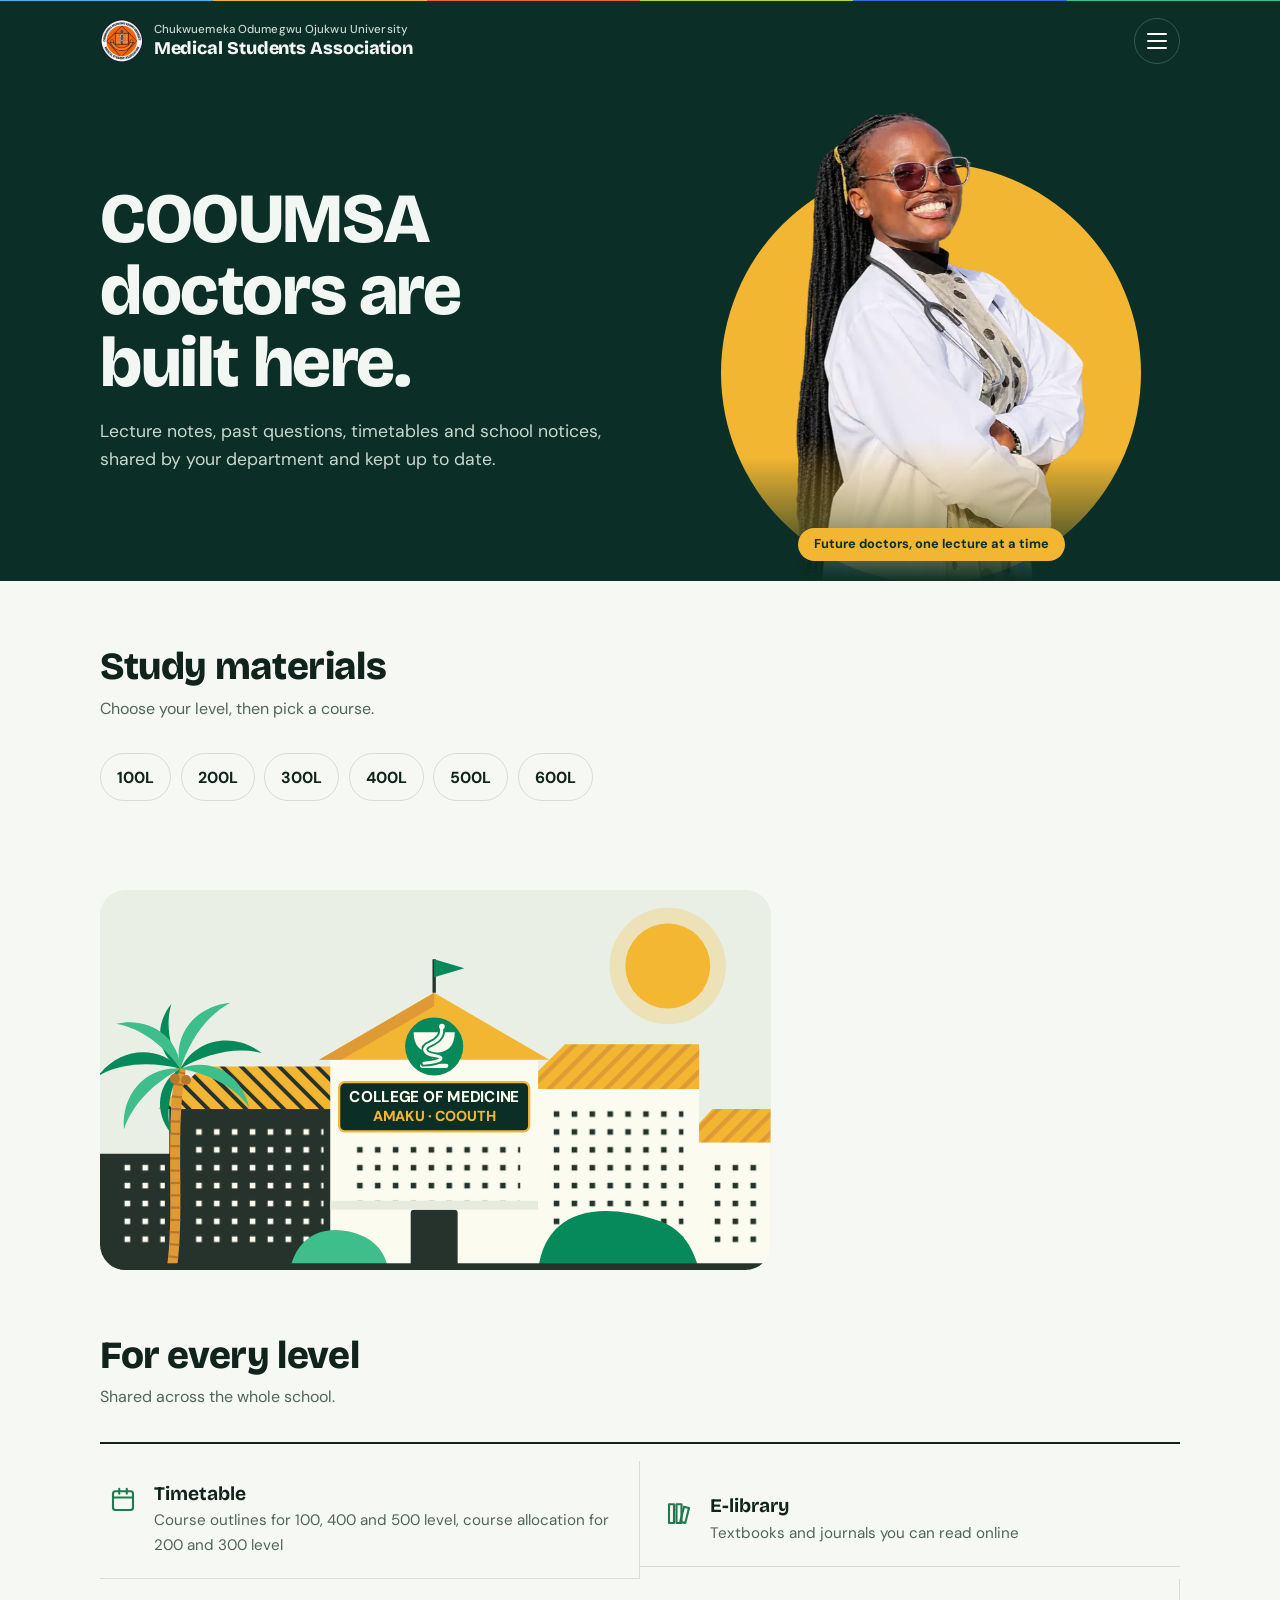
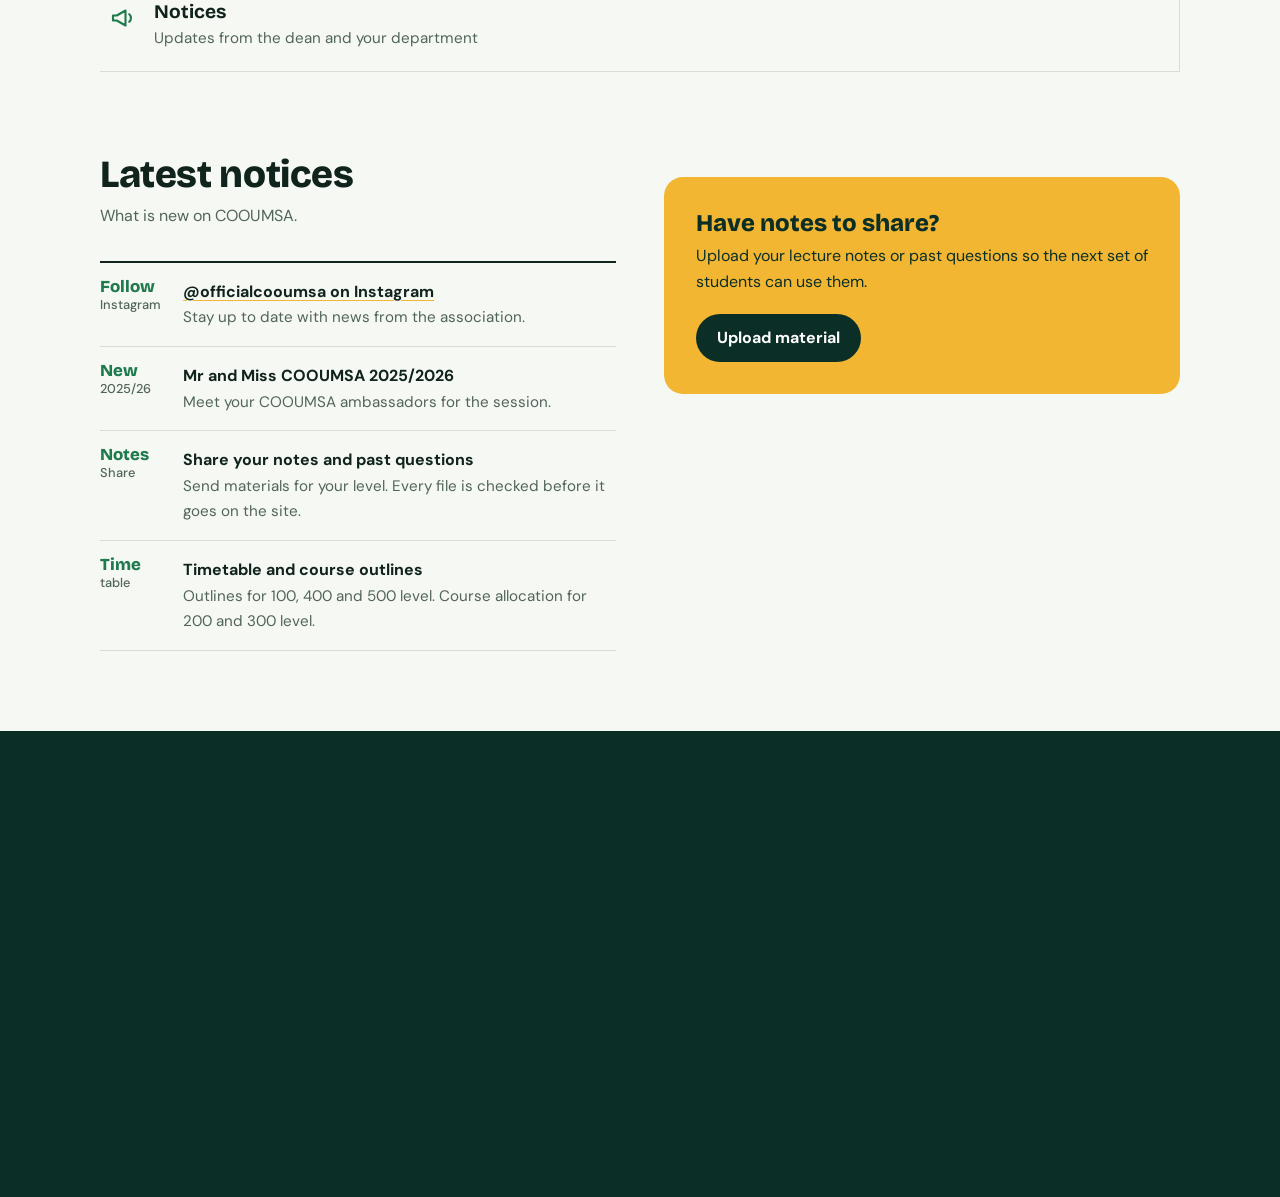
==== commit 4d8587d5: "update index.html" ====
--- a/index.html
+++ b/index.html
@@ -1,4 +1,4 @@
-<!DOCTYPE html>
+<!DOCTYPE html> 
 <html lang="en">
 <head>
 <meta charset="utf-8">
